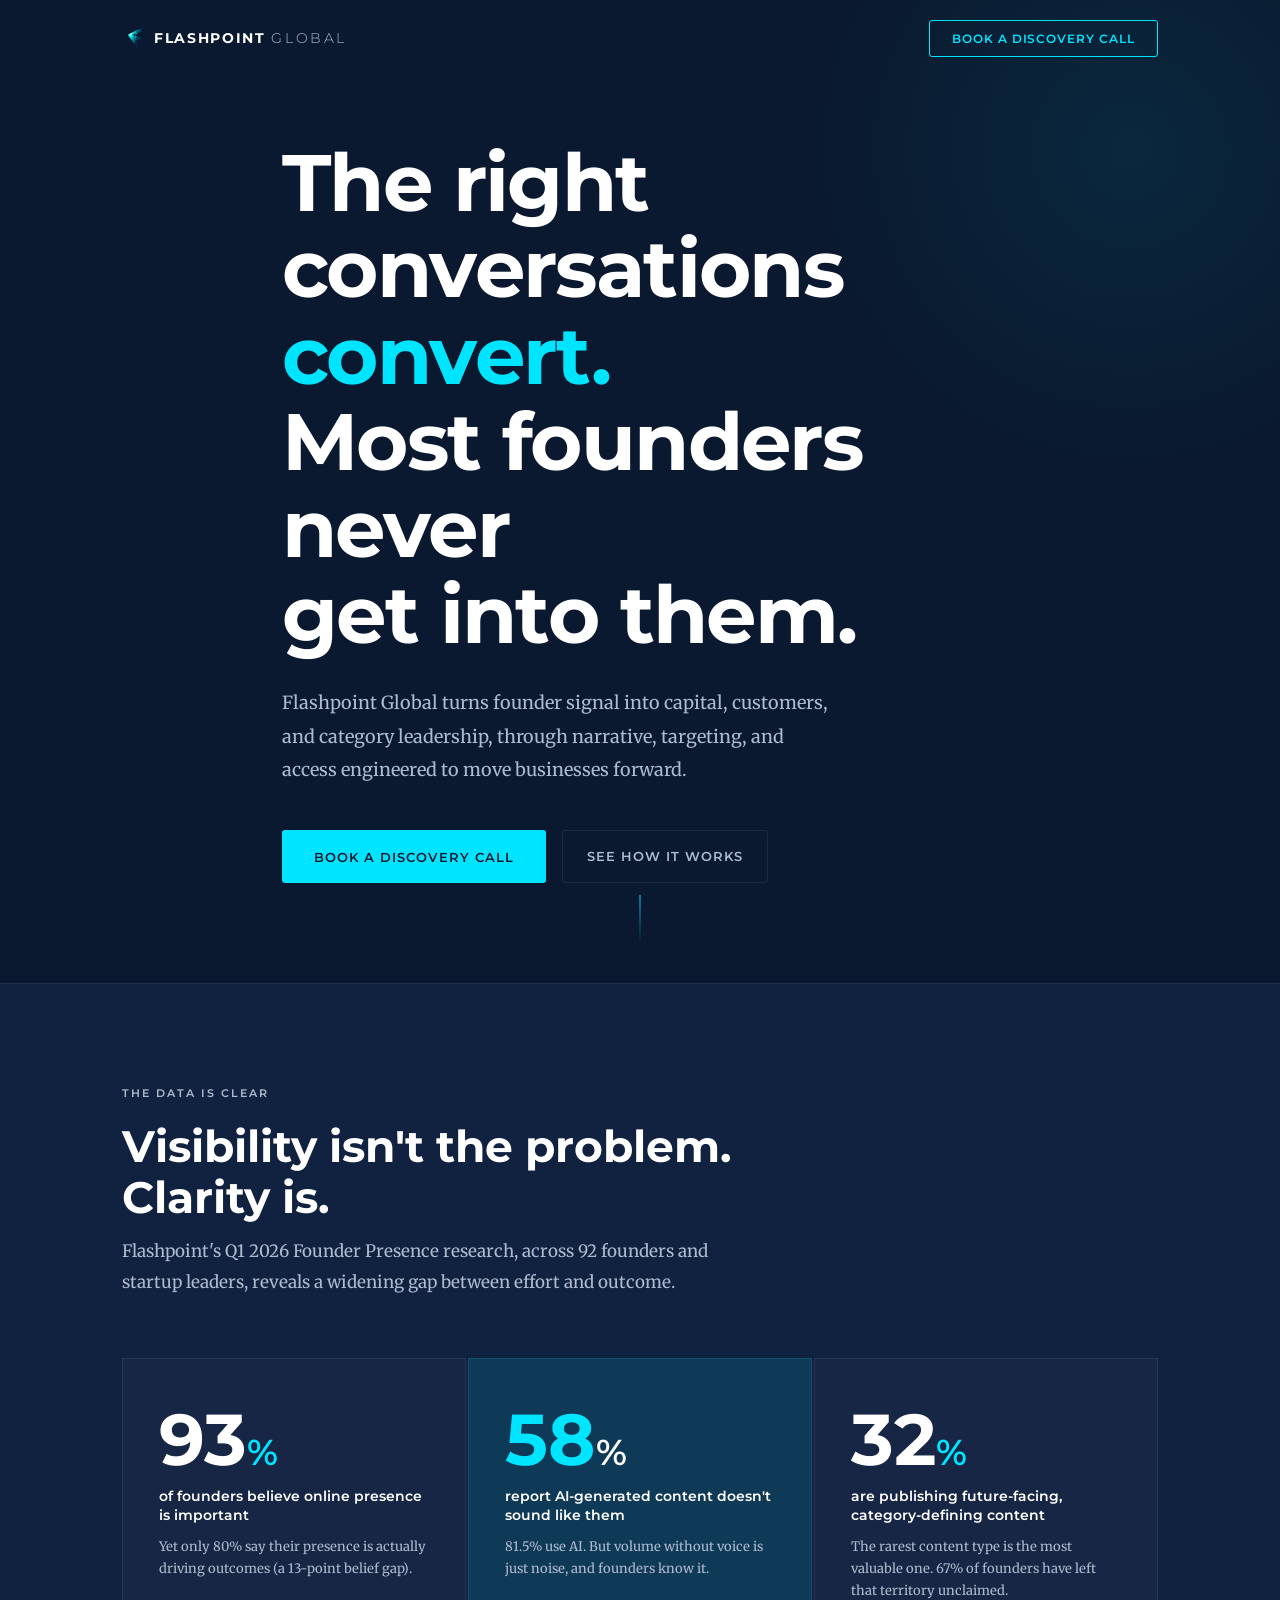
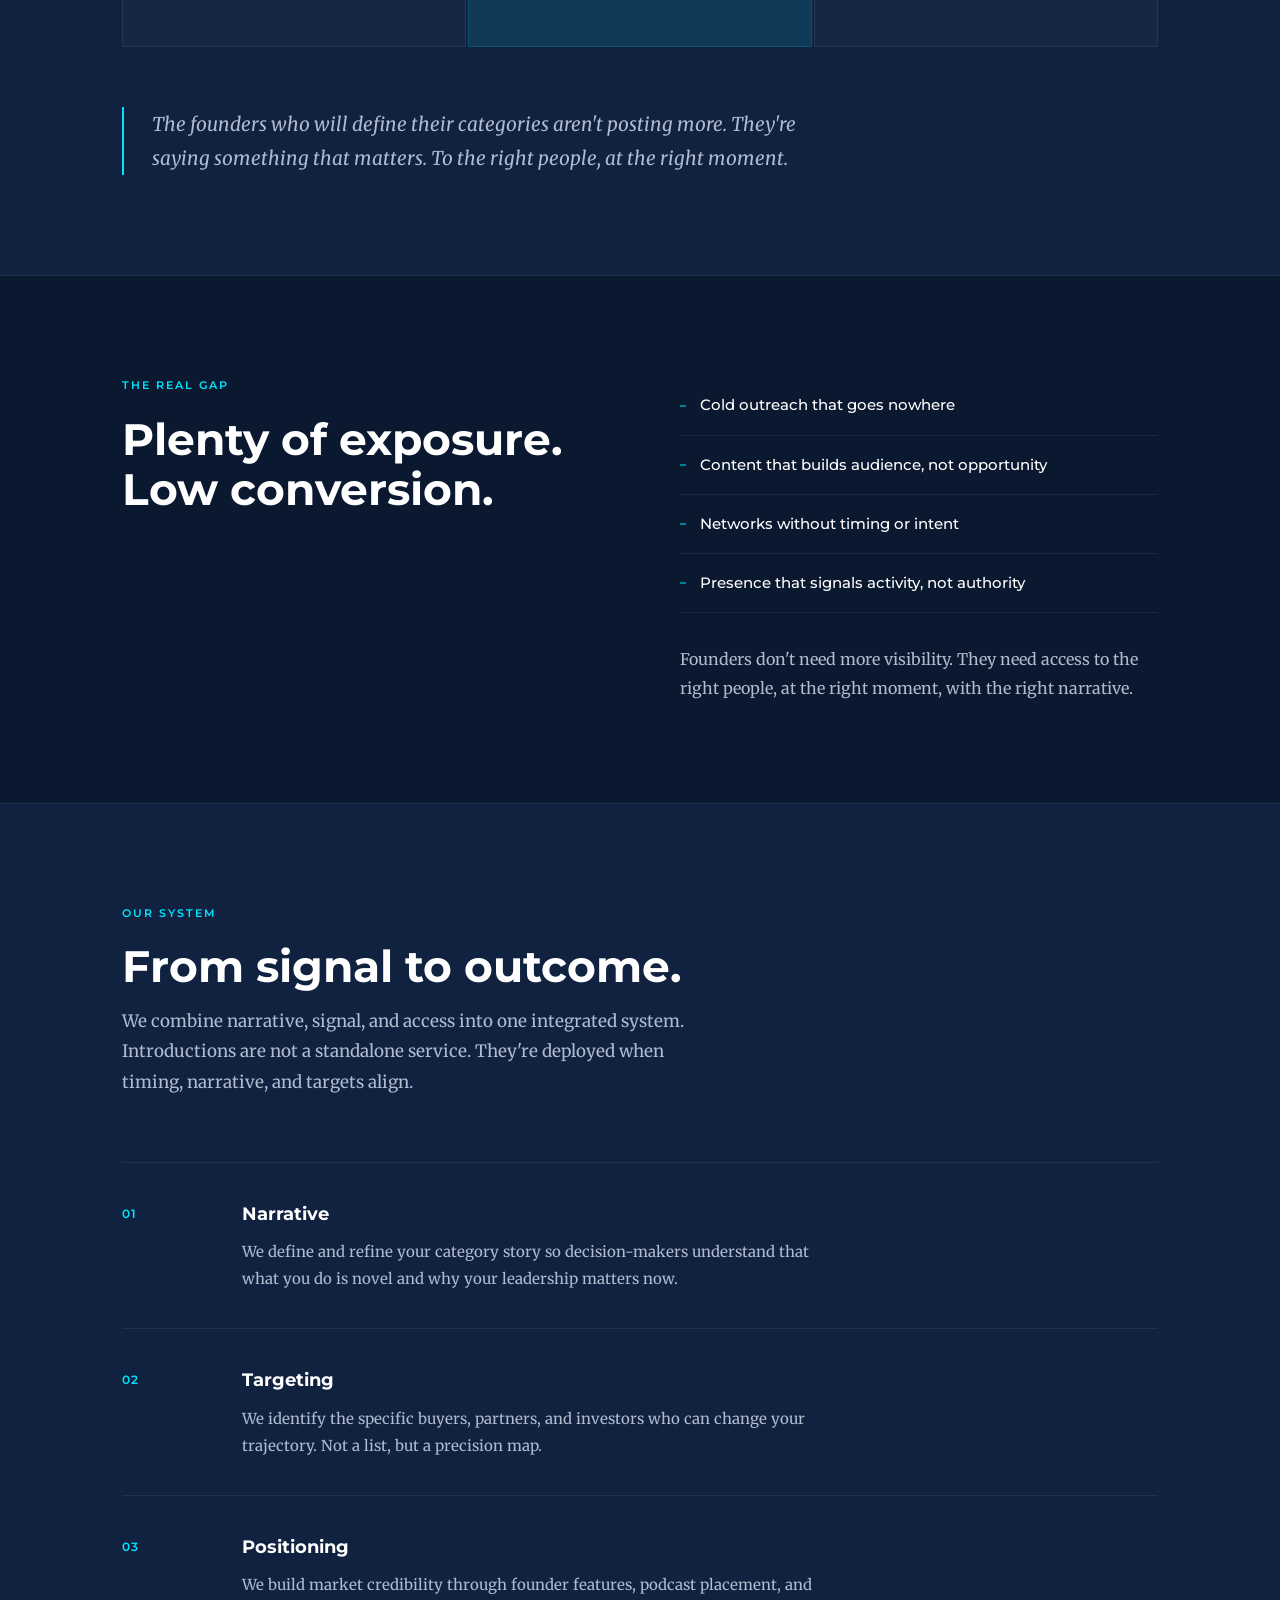
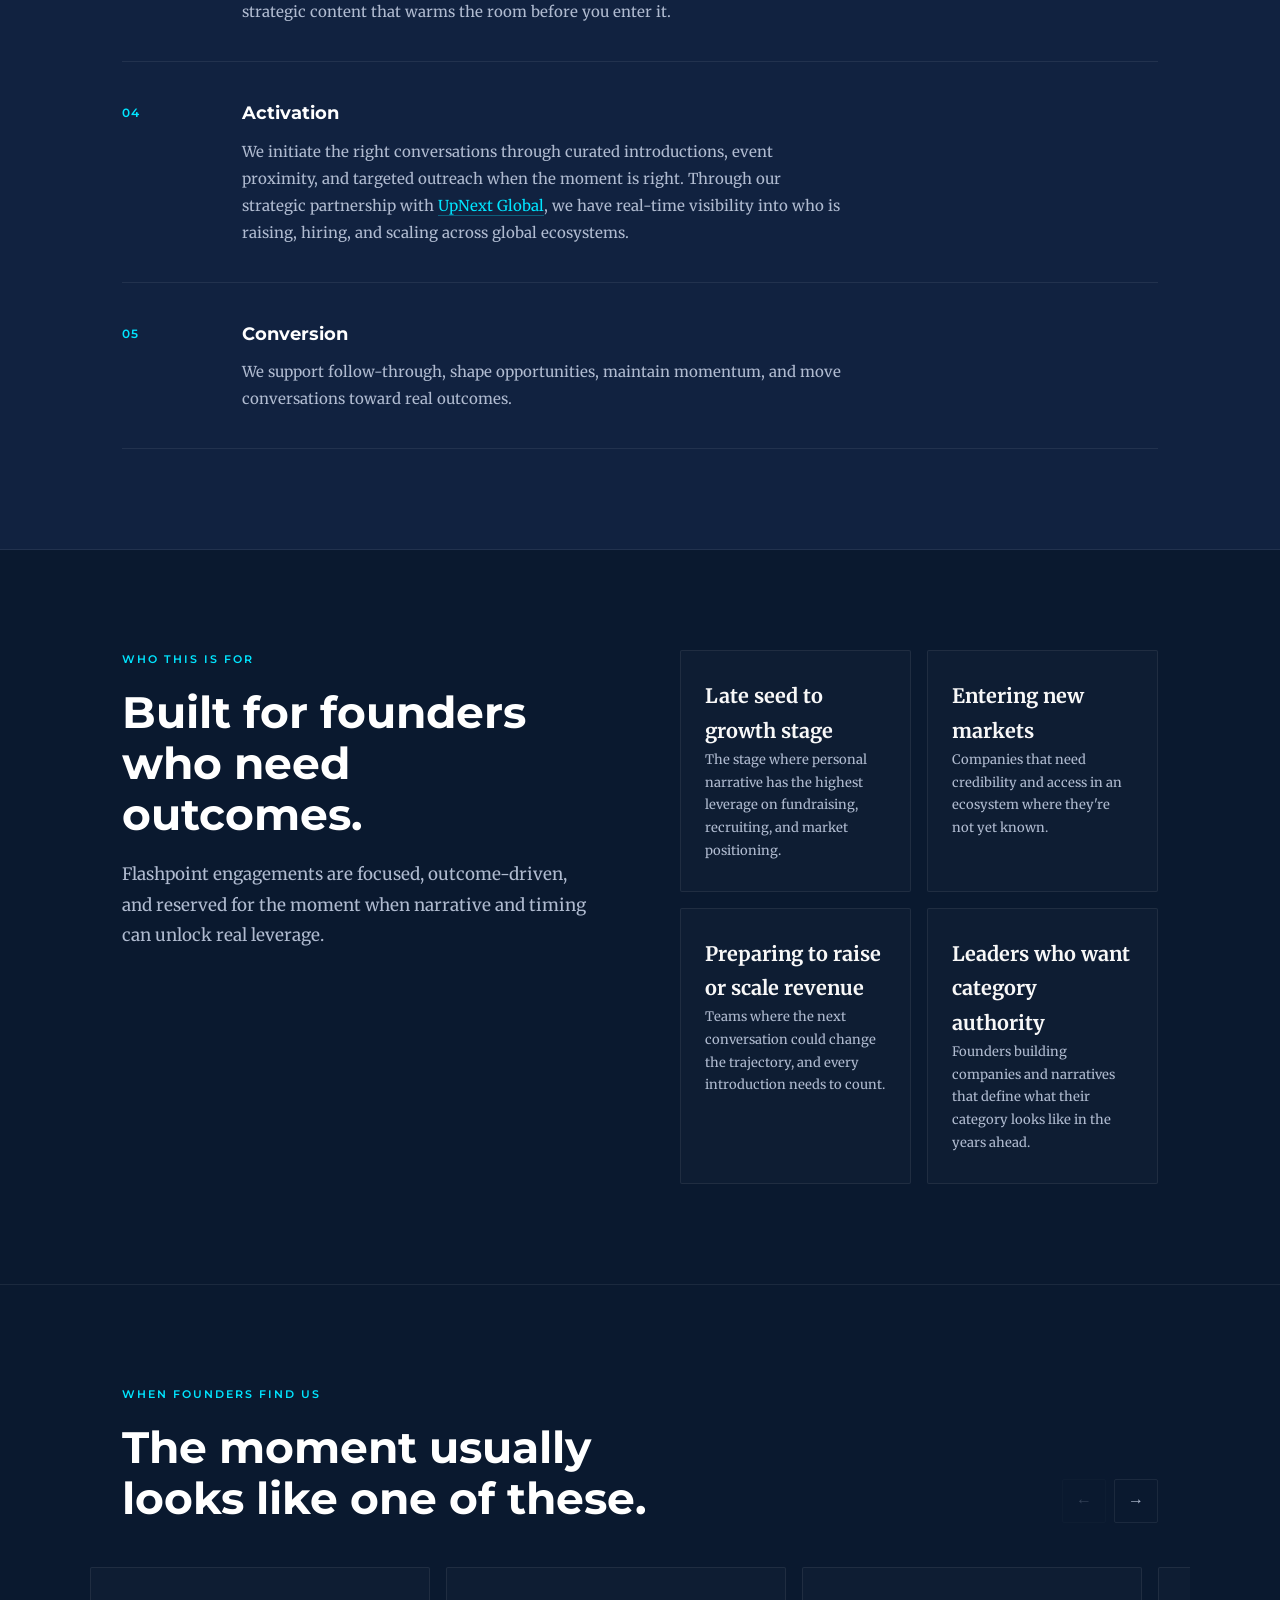
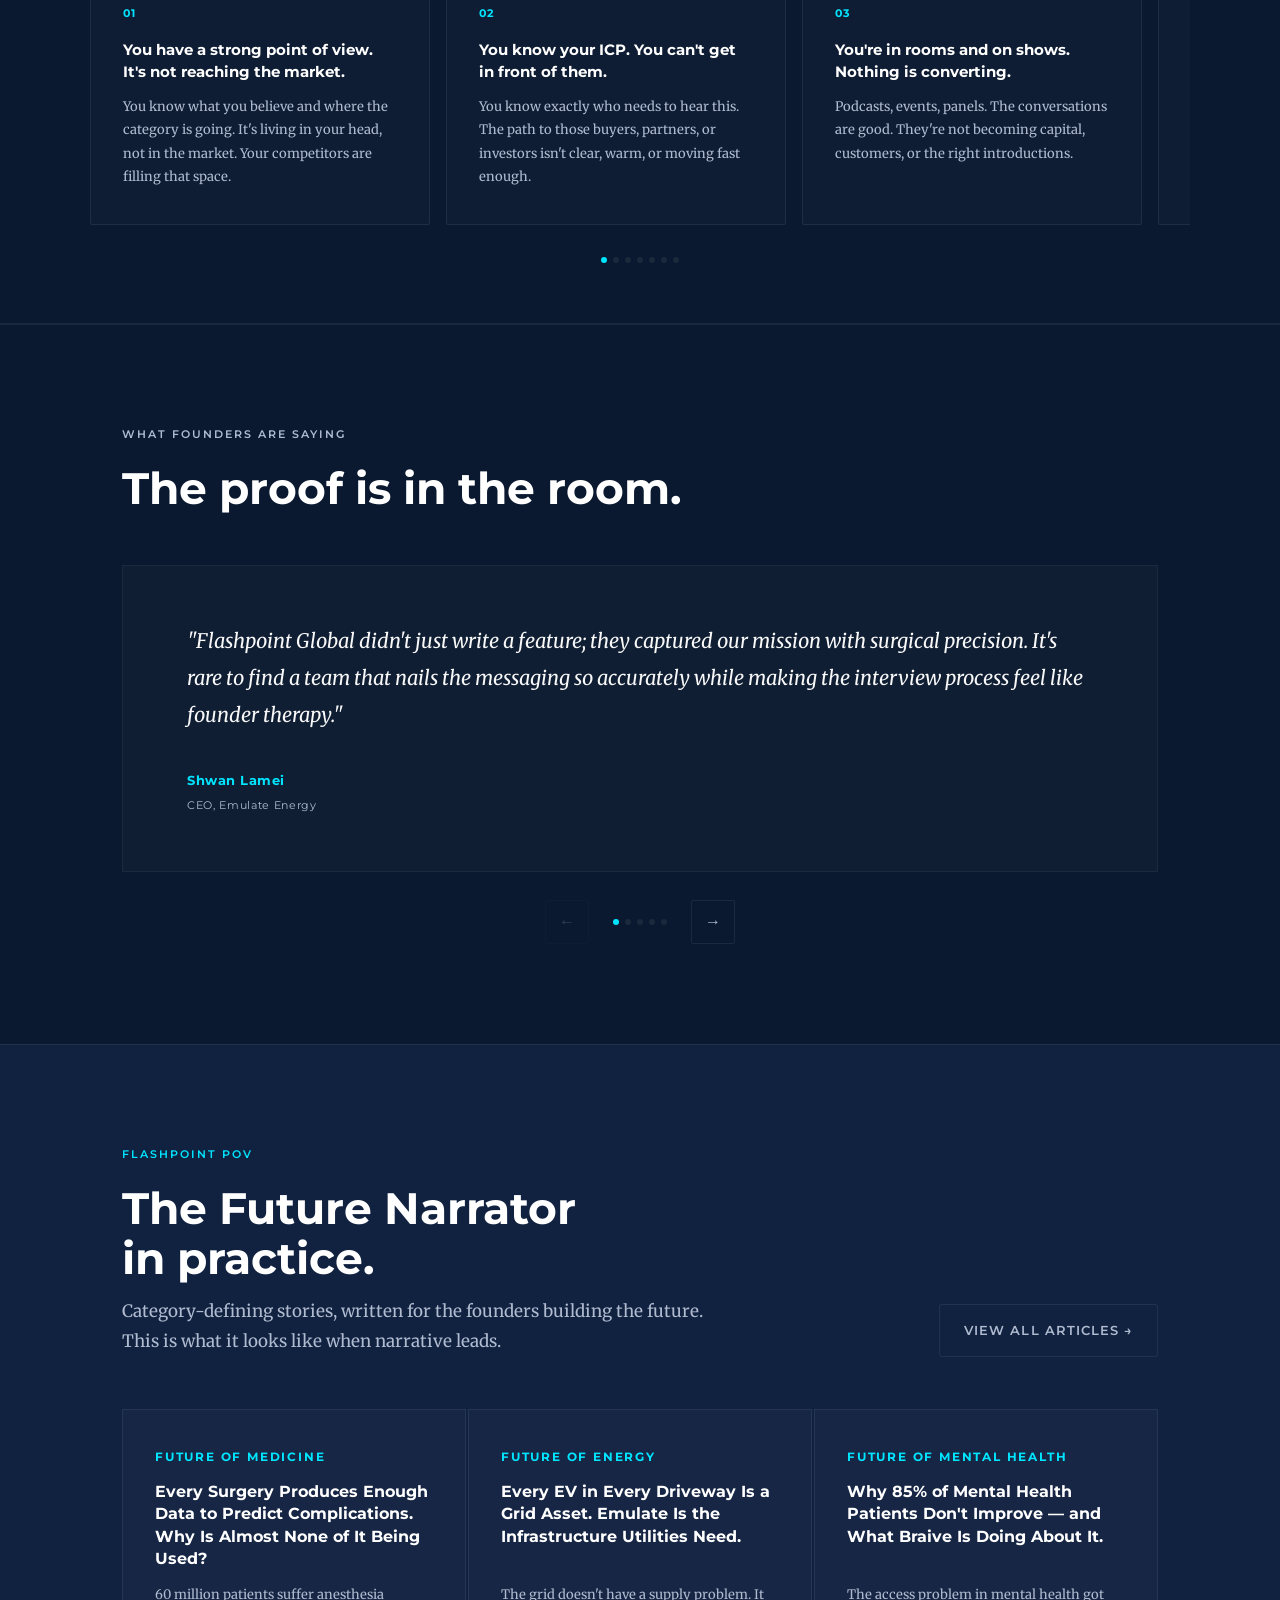
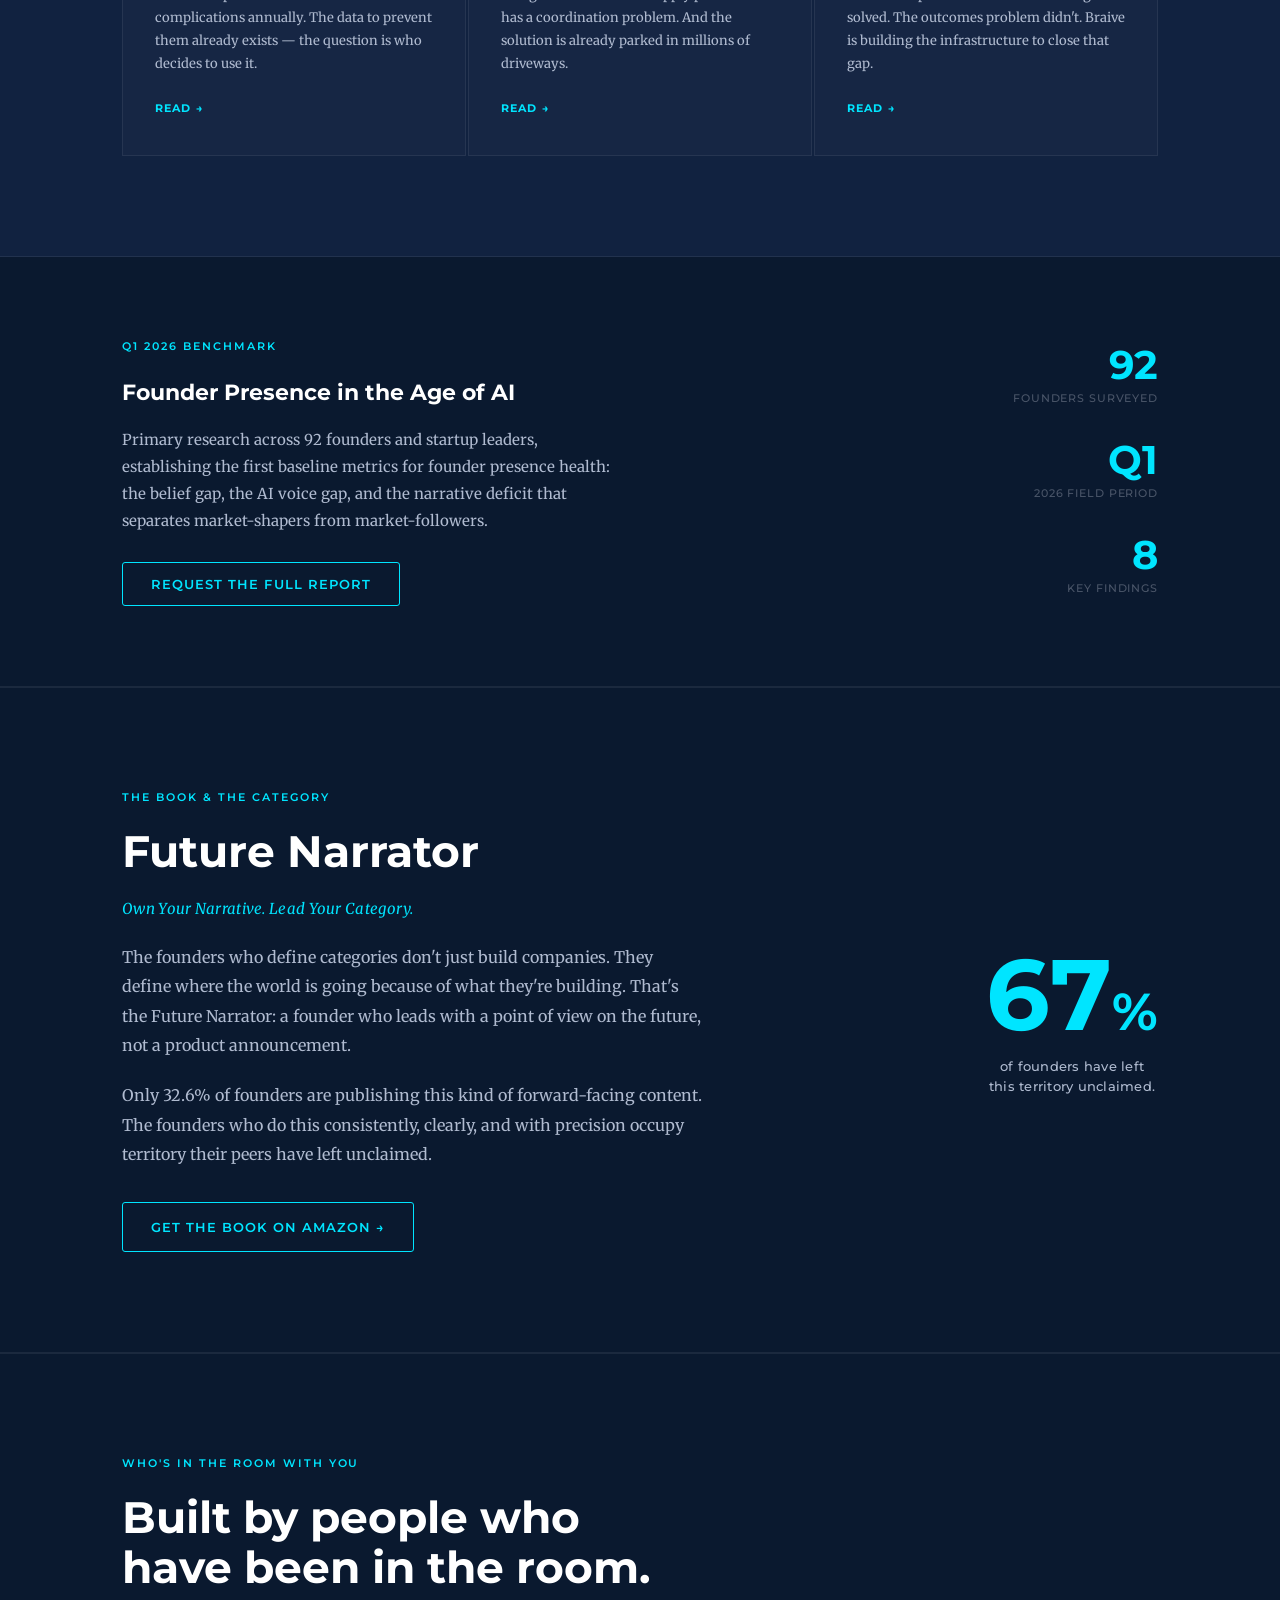
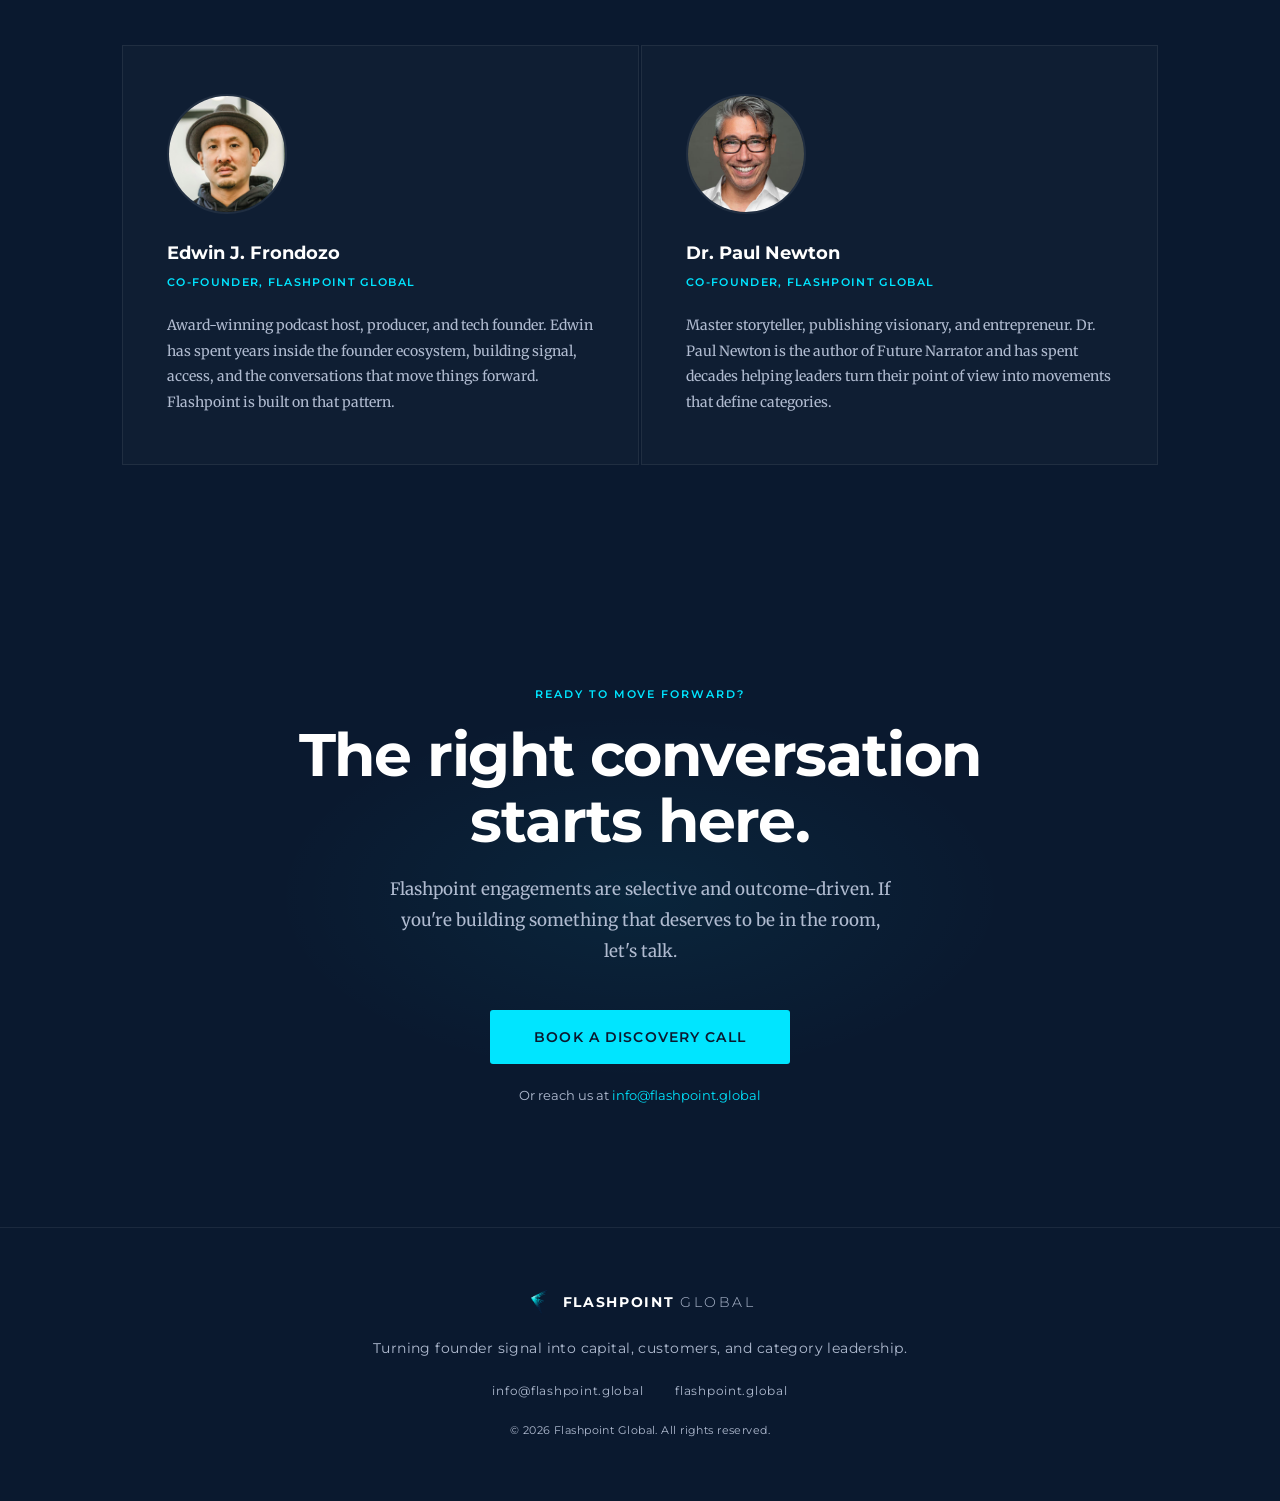
==== index.html @ 983911a0 "Future Narrator section: add book label to eyebrow and tagline Co-Authored-By: Claude Sonnet 4.6 <no" ====
<!DOCTYPE html>
<html lang="en">
<head>
  <meta charset="UTF-8" />
  <meta name="viewport" content="width=device-width, initial-scale=1.0" />
  <title>Flashpoint Global — Turning Founder Signal Into Capital, Customers & Category Leadership</title>
  <meta name="description" content="Flashpoint Global engineers high-value conversations that move businesses forward. Narrative, targeting, and access — built for founders who need outcomes, not just exposure." />
  <link rel="preconnect" href="https://fonts.googleapis.com" />
  <link rel="preconnect" href="https://fonts.gstatic.com" crossorigin />
  <link href="https://fonts.googleapis.com/css2?family=Montserrat:wght@300;400;500;600;700&family=Merriweather:wght@300;400;700&display=swap" rel="stylesheet" />
  <link rel="icon" href="assets/favicon.ico" sizes="any" />
  <link rel="apple-touch-icon" href="assets/apple-touch-icon.png" />
  <link rel="stylesheet" href="css/style.css?v=7" />
</head>
<body>

  <a class="skip-link" href="#main">Skip to main content</a>

  <!-- NAV -->
  <nav class="nav" id="nav">
    <div class="nav__inner">
      <a href="/" class="nav__logo">
        <img src="assets/mark.png" alt="" class="nav__mark" aria-hidden="true" />
        <span class="nav__wordmark">Flashpoint <em>Global</em></span>
      </a>
      <div class="nav__right">
<button class="btn btn--outline btn--sm" data-tf-popup="WIQuGJMo" data-tf-iframe-props="title=Flashpoint Discovery Call" data-tf-medium="snippet">Book a Discovery Call</button>
      </div>
    </div>
  </nav>

  <main id="main">

  <!-- HERO -->
  <section class="hero">
    <div class="hero__bg-glow"></div>
    <div class="container hero__content">
      <h1 class="hero__headline">
        The right conversations<br />
        <span class="accent">convert.</span><br />
        Most founders never<br />get into them.
      </h1>
      <p class="hero__sub">
        Flashpoint Global turns founder signal into capital, customers, and category leadership, through narrative, targeting, and access engineered to move businesses forward.
      </p>
      <div class="hero__ctas">
        <button class="btn btn--primary" data-tf-popup="WIQuGJMo" data-tf-iframe-props="title=Flashpoint Discovery Call" data-tf-medium="snippet">Book a Discovery Call</button>
        <a href="#how" class="btn btn--ghost">See how it works</a>
      </div>
    </div>
    <div class="hero__scroll-hint">
      <span></span>
    </div>
  </section>

  <!-- SIGNAL GAP — data from whitepaper woven into narrative -->
  <section class="signal-gap" id="signal">
    <div class="container">
      <p class="eyebrow eyebrow--light">The data is clear</p>
      <h2 class="section-title">Visibility isn't the problem.<br />Clarity is.</h2>
      <p class="section-intro">
        Flashpoint's Q1 2026 Founder Presence research, across 92 founders and startup leaders, reveals a widening gap between effort and outcome.
      </p>
      <div class="stats-grid">
        <div class="stat-card">
          <div class="stat-card__number">93<span class="stat-card__pct">%</span></div>
          <p class="stat-card__label">of founders believe online presence is important</p>
          <p class="stat-card__note">Yet only 80% say their presence is actually driving outcomes (a 13-point belief gap).</p>
        </div>
        <div class="stat-card stat-card--accent">
          <div class="stat-card__number">58<span class="stat-card__pct">%</span></div>
          <p class="stat-card__label">report AI-generated content doesn't sound like them</p>
          <p class="stat-card__note">81.5% use AI. But volume without voice is just noise, and founders know it.</p>
        </div>
        <div class="stat-card">
          <div class="stat-card__number">32<span class="stat-card__pct">%</span></div>
          <p class="stat-card__label">are publishing future-facing, category-defining content</p>
          <p class="stat-card__note">The rarest content type is the most valuable one. 67% of founders have left that territory unclaimed.</p>
        </div>
      </div>
      <p class="signal-gap__closer">
        The founders who will define their categories aren't posting more. They're saying something that matters. To the right people, at the right moment.
      </p>
    </div>
  </section>

  <!-- PROBLEM -->
  <section class="problem" id="problem">
    <div class="container problem__inner">
      <div class="problem__left">
        <p class="eyebrow">The real gap</p>
        <h2 class="section-title">Plenty of exposure.<br />Low conversion.</h2>
      </div>
      <div class="problem__right">
        <ul class="problem__list">
          <li>Cold outreach that goes nowhere</li>
          <li>Content that builds audience, not opportunity</li>
          <li>Networks without timing or intent</li>
          <li>Presence that signals activity, not authority</li>
        </ul>
        <p class="problem__close">
          Founders don't need more visibility. They need access to the right people, at the right moment, with the right narrative.
        </p>
      </div>
    </div>
  </section>

  <!-- HOW WE WORK -->
  <section class="how" id="how">
    <div class="container">
      <p class="eyebrow">Our system</p>
      <h2 class="section-title">From signal to outcome.</h2>
      <p class="section-intro">
        We combine narrative, signal, and access into one integrated system. Introductions are not a standalone service. They're deployed when timing, narrative, and targets align.
      </p>
      <div class="steps">
        <div class="step">
          <div class="step__num">01</div>
          <div class="step__content">
            <h3 class="step__title">Narrative</h3>
            <p class="step__body">We define and refine your category story so decision-makers understand that what you do is novel and why your leadership matters now.</p>
          </div>
        </div>
        <div class="step">
          <div class="step__num">02</div>
          <div class="step__content">
            <h3 class="step__title">Targeting</h3>
            <p class="step__body">We identify the specific buyers, partners, and investors who can change your trajectory. Not a list, but a precision map.</p>
          </div>
        </div>
        <div class="step">
          <div class="step__num">03</div>
          <div class="step__content">
            <h3 class="step__title">Positioning</h3>
            <p class="step__body">We build market credibility through founder features, podcast placement, and strategic content that warms the room before you enter it.</p>
          </div>
        </div>
        <div class="step">
          <div class="step__num">04</div>
          <div class="step__content">
            <h3 class="step__title">Activation</h3>
            <p class="step__body">We initiate the right conversations through curated introductions, event proximity, and targeted outreach when the moment is right. Through our strategic partnership with <a href="https://upnext.world" class="step__link" target="_blank" rel="noopener">UpNext Global<span class="sr-only"> (opens in new tab)</span></a>, we have real-time visibility into who is raising, hiring, and scaling across global ecosystems.</p>
          </div>
        </div>
        <div class="step">
          <div class="step__num">05</div>
          <div class="step__content">
            <h3 class="step__title">Conversion</h3>
            <p class="step__body">We support follow-through, shape opportunities, maintain momentum, and move conversations toward real outcomes.</p>
          </div>
        </div>
      </div>
    </div>
  </section>

  <!-- WHO IT'S FOR -->
  <section class="who" id="who">
    <div class="container who__inner">
      <div class="who__text">
        <p class="eyebrow">Who this is for</p>
        <h2 class="section-title">Built for founders<br />who need outcomes.</h2>
        <p class="section-intro">
          Flashpoint engagements are focused, outcome-driven, and reserved for the moment when narrative and timing can unlock real leverage.
        </p>
      </div>
      <div class="who__cards">
        <div class="who__card">
          <h3>Late seed to growth stage</h3>
          <p>The stage where personal narrative has the highest leverage on fundraising, recruiting, and market positioning.</p>
        </div>
        <div class="who__card">
          <h3>Entering new markets</h3>
          <p>Companies that need credibility and access in an ecosystem where they're not yet known.</p>
        </div>
        <div class="who__card">
          <h3>Preparing to raise or scale revenue</h3>
          <p>Teams where the next conversation could change the trajectory, and every introduction needs to count.</p>
        </div>
        <div class="who__card">
          <h3>Leaders who want category authority</h3>
          <p>Founders building companies and narratives that define what their category looks like in the years ahead.</p>
        </div>
      </div>
    </div>
  </section>

  <!-- MOMENTS OF LEVERAGE -->
  <section class="moments" id="moments">
    <div class="container moments__header">
      <div>
        <p class="eyebrow">When founders find us</p>
        <h2 class="section-title">The moment usually<br />looks like one of these.</h2>
      </div>
      <div class="moments__nav">
        <button class="moments__btn" id="moments-prev" aria-label="Previous">&#8592;</button>
        <button class="moments__btn" id="moments-next" aria-label="Next">&#8594;</button>
      </div>
    </div>
    <div class="container moments__track-wrap">
      <div class="moments__track" id="moments-track" role="region" aria-label="Moments of leverage">

        <div class="moment">
          <span class="moment__marker">01</span>
          <h3 class="moment__title">You have a strong point of view. It's not reaching the market.</h3>
          <p class="moment__desc">You know what you believe and where the category is going. It's living in your head, not in the market. Your competitors are filling that space.</p>
        </div>

        <div class="moment">
          <span class="moment__marker">02</span>
          <h3 class="moment__title">You know your ICP. You can't get in front of them.</h3>
          <p class="moment__desc">You know exactly who needs to hear this. The path to those buyers, partners, or investors isn't clear, warm, or moving fast enough.</p>
        </div>

        <div class="moment">
          <span class="moment__marker">03</span>
          <h3 class="moment__title">You're in rooms and on shows. Nothing is converting.</h3>
          <p class="moment__desc">Podcasts, events, panels. The conversations are good. They're not becoming capital, customers, or the right introductions.</p>
        </div>

        <div class="moment">
          <span class="moment__marker">04</span>
          <h3 class="moment__title">You're heading into a raise.</h3>
          <p class="moment__desc">Your product is strong. Your narrative isn't tight. Investors are asking questions you don't have a clean answer to yet.</p>
        </div>

        <div class="moment">
          <span class="moment__marker">05</span>
          <h3 class="moment__title">You're writing a book.</h3>
          <p class="moment__desc">You have something to say. The book exists in isolation, disconnected from your category play, your fundraising narrative, and your market positioning.</p>
        </div>

        <div class="moment">
          <span class="moment__marker">06</span>
          <h3 class="moment__title">You're building community. It's not connected to capital.</h3>
          <p class="moment__desc">You have an audience and trust. There's no bridge between the community you're building and the investors, partners, or customers who should be in it.</p>
        </div>

        <div class="moment">
          <span class="moment__marker">07</span>
          <h3 class="moment__title">You're entering a new market.</h3>
          <p class="moment__desc">No one knows you here. You need credibility, context, and the right introductions before you can sell, raise, or hire.</p>
        </div>

      </div>
    </div>
    <div class="moments__dots" id="moments-dots"></div>
  </section>

  <!-- TESTIMONIALS -->
  <section class="testimonials" id="testimonials">
    <div class="container">
      <p class="eyebrow eyebrow--light">What founders are saying</p>
      <h2 class="section-title">The proof is in the room.</h2>
      <div class="testimonials__slider" id="testimonials-slider" aria-live="polite" aria-atomic="true" role="region" aria-label="Founder testimonials">

        <figure class="testimonial" data-index="0">
          <blockquote class="testimonial__quote">
            "Flashpoint Global didn't just write a feature; they captured our mission with surgical precision. It's rare to find a team that nails the messaging so accurately while making the interview process feel like founder therapy."
          </blockquote>
          <figcaption class="testimonial__attr">
            <span class="testimonial__name">Shwan Lamei</span>
            <span class="testimonial__role">CEO, Emulate Energy</span>
          </figcaption>
        </figure>

        <figure class="testimonial" data-index="1">
          <blockquote class="testimonial__quote">
            "This is genuinely my favorite piece ever written about our company. Flashpoint Global focuses on the human journey behind the tech, and the response from our network has been overwhelmingly positive."
          </blockquote>
          <figcaption class="testimonial__attr">
            <span class="testimonial__name">Andrea Demichelis</span>
            <span class="testimonial__role">Founder, Elliot for Water</span>
          </figcaption>
        </figure>

        <figure class="testimonial" data-index="2">
          <blockquote class="testimonial__quote">
            "The storytelling at Flashpoint Global is incredible. They portrayed exactly what I wanted to say in a way that feels both authentic and powerful. I'm incredibly proud to share this narrative with my investors and network."
          </blockquote>
          <figcaption class="testimonial__attr">
            <span class="testimonial__name">Aleisha Cerny</span>
            <span class="testimonial__role">Founder, Serenity Power</span>
          </figcaption>
        </figure>

        <figure class="testimonial" data-index="3">
          <blockquote class="testimonial__quote">
            "Flashpoint Global offers a brilliant and fresh way of presenting a founder's story. Their thoughtful approach moved beyond the standard corporate bio to create a narrative that is truly engaging and unique."
          </blockquote>
          <figcaption class="testimonial__attr">
            <span class="testimonial__name">Anders Teigland</span>
            <span class="testimonial__role">CEO, Tiotech</span>
          </figcaption>
        </figure>

        <figure class="testimonial" data-index="4">
          <blockquote class="testimonial__quote">
            "The traction our spotlight garnered was incredible. By focusing on the human element of our journey, the narrative created by Flashpoint Global really shone through and sparked meaningful conversations in our ecosystem."
          </blockquote>
          <figcaption class="testimonial__attr">
            <span class="testimonial__name">Jordan Goure</span>
            <span class="testimonial__role">Co-Founder, Picsume</span>
          </figcaption>
        </figure>

      </div>

      <div class="testimonials__controls">
        <button class="moments__btn" id="testimonials-prev" aria-label="Previous">&#8592;</button>
        <div class="testimonials__dots" id="testimonials-dots"></div>
        <button class="moments__btn" id="testimonials-next" aria-label="Next">&#8594;</button>
      </div>
    </div>
  </section>

  <!-- POV ARTICLES -->
  <section class="pov" id="pov">
    <div class="container">
      <div class="pov__header">
        <div>
          <p class="eyebrow">Flashpoint POV</p>
          <h2 class="section-title">The Future Narrator<br />in practice.</h2>
          <p class="section-intro">Category-defining stories, written for the founders building the future. This is what it looks like when narrative leads.</p>
        </div>
        <a href="https://upnext.world/tag/flashpoint-pov/" class="btn btn--ghost" target="_blank" rel="noopener">View all articles &rarr;<span class="sr-only"> (opens in new tab)</span></a>
      </div>
      <div class="pov__grid">
        <a class="pov__card" href="https://upnext.world/predictive-anesthesia-ai-surgery-safety/" target="_blank" rel="noopener" aria-label="Read: Every Surgery Produces Enough Data to Predict Complications (opens in new tab)">
          <p class="pov__card-label">Future of Medicine</p>
          <h3 class="pov__card-title">Every Surgery Produces Enough Data to Predict Complications. Why Is Almost None of It Being Used?</h3>
          <p class="pov__card-excerpt">60 million patients suffer anesthesia complications annually. The data to prevent them already exists — the question is who decides to use it.</p>
          <span class="pov__card-cta">Read &rarr;</span>
        </a>
        <a class="pov__card" href="https://upnext.world/ev-grid-asset-emulate-utility-infrastructure/" target="_blank" rel="noopener" aria-label="Read: Every EV in Every Driveway Is a Grid Asset (opens in new tab)">
          <p class="pov__card-label">Future of Energy</p>
          <h3 class="pov__card-title">Every EV in Every Driveway Is a Grid Asset. Emulate Is the Infrastructure Utilities Need.</h3>
          <p class="pov__card-excerpt">The grid doesn't have a supply problem. It has a coordination problem. And the solution is already parked in millions of driveways.</p>
          <span class="pov__card-cta">Read &rarr;</span>
        </a>
        <a class="pov__card" href="https://upnext.world/mental-health-outcomes-gap-braive-norway/" target="_blank" rel="noopener" aria-label="Read: Why 85% of Mental Health Patients Don't Improve (opens in new tab)">
          <p class="pov__card-label">Future of Mental Health</p>
          <h3 class="pov__card-title">Why 85% of Mental Health Patients Don't Improve — and What Braive Is Doing About It.</h3>
          <p class="pov__card-excerpt">The access problem in mental health got solved. The outcomes problem didn't. Braive is building the infrastructure to close that gap.</p>
          <span class="pov__card-cta">Read &rarr;</span>
        </a>
      </div>
    </div>
  </section>

  <!-- RESEARCH / WHITEPAPER (subtle, not hero) -->
  <section class="research" id="research">
    <div class="container research__inner">
      <div class="research__text">
        <p class="eyebrow">Q1 2026 Benchmark</p>
        <h3 class="research__title">Founder Presence in the Age of AI</h3>
        <p class="research__body">
          Primary research across 92 founders and startup leaders, establishing the first baseline metrics for founder presence health: the belief gap, the AI voice gap, and the narrative deficit that separates market-shapers from market-followers.
        </p>
        <button class="btn btn--outline" data-tf-popup="NHj9H3q3" data-tf-iframe-props="title=Flashpoint Founder Presence Report" data-tf-medium="snippet">Request the Full Report</button>
      </div>
      <div class="research__stats">
        <div class="research__stat">
          <span class="research__stat-num">92</span>
          <span class="research__stat-label">Founders surveyed</span>
        </div>
        <div class="research__stat">
          <span class="research__stat-num">Q1</span>
          <span class="research__stat-label">2026 field period</span>
        </div>
        <div class="research__stat">
          <span class="research__stat-num">8</span>
          <span class="research__stat-label">Key findings</span>
        </div>
      </div>
    </div>
  </section>

  <!-- FUTURE NARRATOR -->
  <section class="future-narrator" id="future-narrator">
    <div class="container fn__inner">
      <div class="fn__text">
        <p class="eyebrow">The Book &amp; The Category</p>
        <h2 class="section-title">Future Narrator</h2>
        <p class="fn__tagline">Own Your Narrative. Lead Your Category.</p>
        <p class="fn__body">
          The founders who define categories don't just build companies. They define where the world is going because of what they're building. That's the Future Narrator: a founder who leads with a point of view on the future, not a product announcement.
        </p>
        <p class="fn__body">
          Only 32.6% of founders are publishing this kind of forward-facing content. The founders who do this consistently, clearly, and with precision occupy territory their peers have left unclaimed.
        </p>
        <a href="https://www.amazon.com/Future-Narrator-Transform-Leadership-Movement/dp/1990476155" class="btn btn--outline fn__book-link" target="_blank" rel="noopener">
          Get the Book on Amazon &rarr;<span class="sr-only"> (opens in new tab)</span>
        </a>
      </div>
      <div class="fn__stat">
        <div class="fn__big-num">67<span class="fn__pct">%</span></div>
        <p class="fn__stat-label">of founders have left<br />this territory unclaimed.</p>
      </div>
    </div>
  </section>

  <!-- TEAM -->
  <section class="team" id="team">
    <div class="container">
      <p class="eyebrow">Who's in the room with you</p>
      <h2 class="section-title">Built by people who<br />have been in the room.</h2>
      <div class="team__grid">

        <div class="team__card">
          <div class="team__photo-wrap">
            <img src="assets/team-edwin.jpg" alt="Edwin J. Frondozo" class="team__photo" />
          </div>
          <h3 class="team__name">Edwin J. Frondozo</h3>
          <p class="team__title">Co-Founder, Flashpoint Global</p>
          <p class="team__bio">Award-winning podcast host, producer, and tech founder. Edwin has spent years inside the founder ecosystem, building signal, access, and the conversations that move things forward. Flashpoint is built on that pattern.</p>
        </div>

        <div class="team__card">
          <div class="team__photo-wrap">
            <img src="assets/team-paul.jpg?v=2" alt="Dr. Paul Newton" class="team__photo" />
          </div>
          <h3 class="team__name">Dr. Paul Newton</h3>
          <p class="team__title">Co-Founder, Flashpoint Global</p>
          <p class="team__bio">Master storyteller, publishing visionary, and entrepreneur. Dr. Paul Newton is the author of Future Narrator and has spent decades helping leaders turn their point of view into movements that define categories.</p>
        </div>

      </div>
    </div>
  </section>

  <!-- CTA -->
  <section class="cta-section" id="contact">
    <div class="cta-section__glow"></div>
    <div class="container cta-section__inner">
      <p class="eyebrow">Ready to move forward?</p>
      <h2 class="cta-section__title">
        The right conversation<br />starts here.
      </h2>
      <p class="cta-section__body">
        Flashpoint engagements are selective and outcome-driven. If you're building something that deserves to be in the room, let's talk.
      </p>
      <button class="btn btn--primary btn--lg" data-tf-popup="WIQuGJMo" data-tf-iframe-props="title=Flashpoint Discovery Call" data-tf-medium="snippet">Book a Discovery Call</button>
      <p class="cta-section__sub">Or reach us at <a href="mailto:info@flashpoint.global" class="cta-section__email">info@flashpoint.global</a></p>
    </div>
  </section>

  </main><!-- /#main -->

  <!-- FOOTER -->
  <footer class="footer">
    <div class="container footer__inner">
      <div class="footer__brand">
        <img src="assets/mark.png" alt="" class="footer__mark" aria-hidden="true" />
        <span class="footer__wordmark">Flashpoint <em>Global</em></span>
      </div>
      <p class="footer__tagline">Turning founder signal into capital, customers, and category leadership.</p>
      <div class="footer__links">
        <a href="mailto:info@flashpoint.global">info@flashpoint.global</a>
        <a href="https://flashpoint.global">flashpoint.global</a>
      </div>
      <p class="footer__copy">© 2026 Flashpoint Global. All rights reserved.</p>
    </div>
  </footer>

  <!-- WhatsApp float -->
  <a class="whatsapp-float"
     href="https://wa.me/14168340299?text=Hi%20Flashpoint%20Global%2C%20I%27d%20love%20to%20connect."
     target="_blank"
     rel="noopener noreferrer"
     aria-label="Chat with us on WhatsApp (opens in new tab)">
    <svg xmlns="http://www.w3.org/2000/svg" viewBox="0 0 24 24" aria-hidden="true" focusable="false">
      <path d="M17.472 14.382c-.297-.149-1.758-.867-2.03-.967-.273-.099-.471-.148-.67.15-.197.297-.767.966-.94 1.164-.173.199-.347.223-.644.075-.297-.15-1.255-.463-2.39-1.475-.883-.788-1.48-1.761-1.653-2.059-.173-.297-.018-.458.13-.606.134-.133.298-.347.446-.52.149-.174.198-.298.298-.497.099-.198.05-.371-.025-.52-.075-.149-.669-1.612-.916-2.207-.242-.579-.487-.5-.669-.51-.173-.008-.371-.01-.57-.01-.198 0-.52.074-.792.372-.272.297-1.04 1.016-1.04 2.479 0 1.462 1.065 2.875 1.213 3.074.149.198 2.096 3.2 5.077 4.487.709.306 1.262.489 1.694.625.712.227 1.36.195 1.871.118.571-.085 1.758-.719 2.006-1.413.248-.694.248-1.289.173-1.413-.074-.124-.272-.198-.57-.347m-5.421 7.403h-.004a9.87 9.87 0 01-5.031-1.378l-.361-.214-3.741.982.998-3.648-.235-.374a9.86 9.86 0 01-1.51-5.26c.001-5.45 4.436-9.884 9.888-9.884 2.64 0 5.122 1.03 6.988 2.898a9.825 9.825 0 012.893 6.994c-.003 5.45-4.437 9.884-9.885 9.884m8.413-18.297A11.815 11.815 0 0012.05 0C5.495 0 .16 5.335.157 11.892c0 2.096.547 4.142 1.588 5.945L.057 24l6.305-1.654a11.882 11.882 0 005.683 1.448h.005c6.554 0 11.89-5.335 11.893-11.893a11.821 11.821 0 00-3.48-8.413z"/>
    </svg>
  </a>

  <script src="js/main.js?v=7"></script>
  <script src="https://embed.typeform.com/next/embed.js"></script>
</body>
</html>
---- css/style.css ----
/* ─── Reset & Base ─────────────────────────────────────────── */
*, *::before, *::after { box-sizing: border-box; margin: 0; padding: 0; }

:root {
  --navy:      #0A192F;
  --navy-mid:  #0d2240;
  --navy-soft: #112240;
  --cyan:      #00E5FF;
  --cyan-dim:  rgba(0, 229, 255, 0.12);
  --cyan-glow: rgba(0, 229, 255, 0.06);
  --slate:     #4A5568;
  --slate-lt:  #b0bbd0;
  --light:     #F8F8F8;
  --white:     #ffffff;
  --border:    rgba(255,255,255,0.07);

  --font-head: 'Montserrat', sans-serif;
  --font-body: 'Merriweather', serif;

  --max-w: 1100px;
  --section-pad: 100px;
}

html { scroll-behavior: smooth; }

/* ─── Skip Link ─────────────────────────────────────────────── */
.skip-link {
  position: absolute;
  top: -100px;
  left: 16px;
  z-index: 9999;
  padding: 12px 20px;
  background: var(--cyan);
  color: var(--navy);
  font-family: var(--font-head);
  font-size: 13px;
  font-weight: 700;
  border-radius: 2px;
  transition: top 0.2s;
}
.skip-link:focus { top: 16px; }

/* ─── Focus Visible ─────────────────────────────────────────── */
:focus { outline: none; }
:focus-visible {
  outline: 2px solid var(--cyan);
  outline-offset: 3px;
  border-radius: 2px;
}

body {
  background: var(--navy);
  color: var(--light);
  font-family: var(--font-body);
  font-size: 17px;
  line-height: 1.75;
  -webkit-font-smoothing: antialiased;
}

a { color: inherit; text-decoration: none; }

/* Screen-reader-only utility */
.sr-only {
  position: absolute;
  width: 1px;
  height: 1px;
  padding: 0;
  margin: -1px;
  overflow: hidden;
  clip: rect(0,0,0,0);
  white-space: nowrap;
  border: 0;
}

.container {
  max-width: var(--max-w);
  margin: 0 auto;
  padding: 0 32px;
}

.accent { color: var(--cyan); }

/* ─── Eyebrow ───────────────────────────────────────────────── */
.eyebrow {
  font-family: var(--font-head);
  font-size: 11px;
  font-weight: 600;
  letter-spacing: 0.18em;
  text-transform: uppercase;
  color: var(--cyan);
  margin-bottom: 18px;
}
.eyebrow--light { color: var(--slate-lt); }

/* ─── Section Titles ────────────────────────────────────────── */
.section-title {
  font-family: var(--font-head);
  font-size: clamp(28px, 4vw, 44px);
  font-weight: 700;
  line-height: 1.15;
  color: var(--white);
  margin-bottom: 20px;
}

.section-intro {
  font-family: var(--font-body);
  font-size: 17px;
  color: var(--slate-lt);
  max-width: 600px;
  line-height: 1.8;
}

/* ─── Buttons ───────────────────────────────────────────────── */
.btn {
  display: inline-block;
  background: none;
  border: none;
  font-family: var(--font-head);
  font-size: 13px;
  font-weight: 600;
  letter-spacing: 0.08em;
  text-transform: uppercase;
  border-radius: 3px;
  transition: all 0.2s ease;
  cursor: pointer;
  white-space: nowrap;
}

.btn--primary {
  background: var(--cyan);
  color: var(--navy);
  padding: 14px 32px;
}
.btn--primary:hover {
  background: #33ecff;
  transform: translateY(-1px);
  box-shadow: 0 8px 30px rgba(0,229,255,0.25);
}

.btn--outline {
  border: 1px solid var(--cyan);
  color: var(--cyan);
  padding: 13px 28px;
}
.btn--outline:hover {
  background: var(--cyan-dim);
  transform: translateY(-1px);
}

.btn--ghost {
  color: var(--slate-lt);
  padding: 14px 24px;
  border: 1px solid var(--border);
}
.btn--ghost:hover {
  color: var(--white);
  border-color: rgba(255,255,255,0.2);
}

.btn--sm { padding: 10px 22px; font-size: 12px; }
.btn--lg { padding: 18px 44px; font-size: 14px; }

/* ─── NAV ───────────────────────────────────────────────────── */
.nav {
  position: fixed;
  top: 0; left: 0; right: 0;
  z-index: 100;
  padding: 20px 0;
  transition: background 0.3s ease, padding 0.3s ease, border-color 0.3s ease;
  border-bottom: 1px solid transparent;
}

.nav.scrolled {
  background: rgba(10, 25, 47, 0.95);
  backdrop-filter: blur(12px);
  padding: 14px 0;
  border-bottom-color: var(--border);
}

.nav__inner {
  max-width: var(--max-w);
  margin: 0 auto;
  padding: 0 32px;
  display: flex;
  align-items: center;
  justify-content: space-between;
}

.nav__logo {
  display: flex;
  align-items: center;
  gap: 4px;
}

.nav__mark {
  height: 28px;
  width: auto;
  object-fit: contain;
}

.nav__wordmark {
  font-family: var(--font-head);
  font-size: 14px;
  font-weight: 700;
  letter-spacing: 0.12em;
  text-transform: uppercase;
  color: var(--white);
}

.nav__wordmark em {
  font-style: normal;
  font-weight: 300;
  color: var(--slate-lt);
  letter-spacing: 0.18em;
}

.nav__logo-text {
  font-family: var(--font-head);
  font-size: 15px;
  font-weight: 700;
  letter-spacing: 0.06em;
  text-transform: uppercase;
  color: var(--white);
}

.nav__logo-sub {
  font-weight: 300;
  color: var(--slate-lt);
  margin-left: 4px;
}

/* ─── NAV right cluster ─────────────────────────────────────── */
.nav__right {
  display: flex;
  align-items: center;
  gap: 32px;
}

.nav__link {
  font-family: var(--font-head);
  font-size: 12px;
  font-weight: 600;
  letter-spacing: 0.1em;
  text-transform: uppercase;
  color: var(--white);
  transition: color 0.2s ease;
}

.nav__link:hover { color: var(--cyan); }

/* ─── HERO ──────────────────────────────────────────────────── */
.hero {
  position: relative;
  min-height: 100vh;
  display: flex;
  align-items: center;
  overflow: hidden;
  padding: 140px 0 100px;
}

.hero__bg-glow {
  position: absolute;
  top: -200px;
  right: -200px;
  width: 700px;
  height: 700px;
  background: radial-gradient(circle, rgba(0,229,255,0.07) 0%, transparent 65%);
  pointer-events: none;
}

.hero__content {
  position: relative;
  z-index: 1;
  max-width: 780px;
}

.hero__headline {
  font-family: var(--font-head);
  font-size: clamp(40px, 6.5vw, 80px);
  font-weight: 700;
  line-height: 1.08;
  color: var(--white);
  margin-bottom: 28px;
  letter-spacing: -0.02em;
}

.hero__sub {
  font-family: var(--font-body);
  font-size: 18px;
  color: var(--slate-lt);
  max-width: 560px;
  line-height: 1.85;
  margin-bottom: 44px;
}

.hero__ctas {
  display: flex;
  gap: 16px;
  flex-wrap: wrap;
}

.hero__scroll-hint {
  position: absolute;
  bottom: 40px;
  left: 50%;
  transform: translateX(-50%);
}

.hero__scroll-hint span {
  display: block;
  width: 1px;
  height: 48px;
  background: linear-gradient(to bottom, var(--cyan), transparent);
  margin: 0 auto;
  animation: scrollPulse 2s ease-in-out infinite;
}

@keyframes scrollPulse {
  0%, 100% { opacity: 0.3; transform: scaleY(0.8); }
  50% { opacity: 1; transform: scaleY(1); }
}

/* ─── SIGNAL GAP ────────────────────────────────────────────── */
.signal-gap {
  padding: var(--section-pad) 0;
  background: var(--navy-soft);
  border-top: 1px solid var(--border);
  border-bottom: 1px solid var(--border);
}

.signal-gap .section-title {
  margin-bottom: 14px;
}

.signal-gap .section-intro {
  margin-bottom: 60px;
}

.stats-grid {
  display: grid;
  grid-template-columns: repeat(3, 1fr);
  gap: 2px;
  margin-bottom: 60px;
}

.stat-card {
  padding: 44px 36px;
  background: rgba(255,255,255,0.02);
  border: 1px solid var(--border);
  transition: border-color 0.2s ease;
}

.stat-card:hover { border-color: rgba(0,229,255,0.2); }

.stat-card--accent {
  background: var(--cyan-dim);
  border-color: rgba(0,229,255,0.15);
}

.stat-card__number {
  font-family: var(--font-head);
  font-size: 72px;
  font-weight: 700;
  line-height: 1;
  color: var(--white);
  margin-bottom: 12px;
}

.stat-card--accent .stat-card__number { color: var(--cyan); }

.stat-card__pct {
  font-size: 36px;
  font-weight: 600;
  color: var(--cyan);
}

.stat-card--accent .stat-card__pct { color: var(--white); }

.stat-card__label {
  font-family: var(--font-head);
  font-size: 14px;
  font-weight: 600;
  color: var(--white);
  margin-bottom: 10px;
  line-height: 1.4;
}

.stat-card__note {
  font-family: var(--font-body);
  font-size: 13px;
  color: var(--slate-lt);
  line-height: 1.7;
}

.signal-gap__closer {
  font-family: var(--font-body);
  font-size: 19px;
  font-style: italic;
  color: var(--slate-lt);
  max-width: 700px;
  line-height: 1.8;
  border-left: 2px solid var(--cyan);
  padding-left: 28px;
}

/* ─── PROBLEM ───────────────────────────────────────────────── */
.problem {
  padding: var(--section-pad) 0;
}

.problem__inner {
  display: grid;
  grid-template-columns: 1fr 1fr;
  gap: 80px;
  align-items: start;
}

.problem__left .section-title { margin-bottom: 0; }

.problem__list {
  list-style: none;
  margin-bottom: 32px;
}

.problem__list li {
  font-family: var(--font-head);
  font-size: 15px;
  font-weight: 500;
  color: var(--white);
  padding: 16px 0;
  border-bottom: 1px solid var(--border);
  padding-left: 20px;
  position: relative;
}

.problem__list li::before {
  content: '';
  position: absolute;
  left: 0;
  top: 50%;
  transform: translateY(-50%);
  width: 6px;
  height: 1px;
  background: var(--cyan);
}

.problem__close {
  font-family: var(--font-body);
  font-size: 16px;
  color: var(--slate-lt);
  line-height: 1.8;
}

/* ─── HOW WE WORK ───────────────────────────────────────────── */
.how {
  padding: var(--section-pad) 0;
  background: var(--navy-soft);
  border-top: 1px solid var(--border);
  border-bottom: 1px solid var(--border);
}

.how .section-title { margin-bottom: 14px; }
.how .section-intro { margin-bottom: 64px; }

.steps {
  display: flex;
  flex-direction: column;
  gap: 0;
}

.step {
  display: grid;
  grid-template-columns: 80px 1fr;
  gap: 40px;
  padding: 36px 0;
  border-bottom: 1px solid var(--border);
  align-items: start;
  transition: background 0.2s ease;
}

.step:first-child { border-top: 1px solid var(--border); }

.step:hover { background: rgba(0,229,255,0.02); }

.step__num {
  font-family: var(--font-head);
  font-size: 12px;
  font-weight: 600;
  letter-spacing: 0.1em;
  color: var(--cyan);
  padding-top: 4px;
}

.step__title {
  font-family: var(--font-head);
  font-size: 18px;
  font-weight: 700;
  color: var(--white);
  margin-bottom: 8px;
}

.step__link {
  color: var(--cyan);
  border-bottom: 1px solid rgba(0,229,255,0.3);
  transition: border-color 0.2s;
}
.step__link:hover { border-color: var(--cyan); }

.step__body {
  font-family: var(--font-body);
  font-size: 15px;
  color: var(--slate-lt);
  line-height: 1.8;
  max-width: 600px;
}

/* ─── WHO ───────────────────────────────────────────────────── */
.who {
  padding: var(--section-pad) 0;
}

.who__inner {
  display: grid;
  grid-template-columns: 1fr 1fr;
  gap: 80px;
  align-items: start;
}

.who__text .section-intro { margin-bottom: 0; }

.who__cards {
  display: grid;
  grid-template-columns: 1fr 1fr;
  gap: 16px;
}

.who__card {
  background: rgba(255,255,255,0.02);
  border: 1px solid var(--border);
  padding: 28px 24px;
  border-radius: 2px;
  transition: border-color 0.2s ease, background 0.2s ease;
}

.who__card:hover {
  border-color: rgba(0,229,255,0.2);
  background: var(--cyan-glow);
}

.who__card h4 {
  font-family: var(--font-head);
  font-size: 13px;
  font-weight: 700;
  color: var(--white);
  margin-bottom: 10px;
  letter-spacing: 0.02em;
}

.who__card p {
  font-family: var(--font-body);
  font-size: 13px;
  color: var(--slate-lt);
  line-height: 1.75;
}

/* ─── MOMENTS OF LEVERAGE ───────────────────────────────────── */
.moments {
  padding: var(--section-pad) 0 60px;
  border-top: 1px solid var(--border);
  border-bottom: 1px solid var(--border);
  overflow: hidden;
}

.moments__header {
  display: flex;
  align-items: flex-end;
  justify-content: space-between;
  margin-bottom: 44px;
}

.moments__header .section-title { margin-bottom: 0; }

.moments__nav {
  display: flex;
  gap: 8px;
  flex-shrink: 0;
}

.moments__btn {
  width: 44px;
  height: 44px;
  border: 1px solid var(--border);
  background: none;
  color: var(--slate-lt);
  font-size: 16px;
  cursor: pointer;
  border-radius: 2px;
  transition: border-color 0.2s, color 0.2s;
  display: flex;
  align-items: center;
  justify-content: center;
}

.moments__btn:hover {
  border-color: var(--cyan);
  color: var(--cyan);
}

.moments__btn:disabled {
  opacity: 0.25;
  cursor: default;
}

.moments__track-wrap {
  overflow: hidden;
  padding: 0;
}

.moments__track {
  display: flex;
  gap: 16px;
  scroll-snap-type: x mandatory;
  overflow-x: scroll;
  scrollbar-width: none;
  -ms-overflow-style: none;
  scroll-behavior: smooth;
  padding-right: 32px;
}

.moments__track::-webkit-scrollbar { display: none; }

.moment {
  flex: 0 0 340px;
  scroll-snap-align: start;
  padding: 36px 32px;
  background: rgba(255,255,255,0.02);
  border: 1px solid var(--border);
  border-radius: 2px;
  transition: border-color 0.2s ease, background 0.2s ease;
}

.moment:hover {
  border-color: rgba(0,229,255,0.18);
  background: var(--cyan-glow);
}

.moment__marker {
  font-family: var(--font-head);
  font-size: 11px;
  font-weight: 700;
  letter-spacing: 0.1em;
  color: var(--cyan);
  margin-bottom: 16px;
  display: block;
}

.moment__title {
  font-family: var(--font-head);
  font-size: 15px;
  font-weight: 700;
  color: var(--white);
  line-height: 1.45;
  margin-bottom: 12px;
}

.moment__desc {
  font-family: var(--font-body);
  font-size: 13px;
  color: var(--slate-lt);
  line-height: 1.8;
}

.moments__dots {
  display: flex;
  gap: 6px;
  justify-content: center;
  margin-top: 32px;
}

.moments__dot {
  width: 6px;
  height: 6px;
  border-radius: 50%;
  background: var(--border);
  border: none;
  cursor: pointer;
  padding: 0;
  transition: background 0.2s;
  /* Expand hit area to 44px without changing visual size */
  position: relative;
}
.moments__dot::after {
  content: '';
  position: absolute;
  inset: -19px;
}

.moments__dot.active { background: var(--cyan); }

@media (max-width: 900px) {
  .moments__track-wrap { margin-left: 0; padding-left: 20px; }
  .moment { flex: 0 0 280px; }
  .moments__header { flex-direction: column; align-items: flex-start; gap: 20px; }
}

/* ─── TESTIMONIALS ──────────────────────────────────────────── */
.testimonials {
  padding: var(--section-pad) 0;
  background: var(--navy);
  border-top: 1px solid var(--border);
}

.testimonials .section-title { margin-bottom: 52px; }

.testimonials__slider {
  position: relative;
  overflow: hidden;
  border: 1px solid var(--border);
}

.testimonial {
  display: none;
  flex-direction: column;
  padding: 56px 64px;
  background: rgba(255,255,255,0.02);
  margin: 0;
  animation: fadeSlide 0.4s ease;
}

.testimonial.active {
  display: flex;
  cursor: pointer;
}

@keyframes fadeSlide {
  from { opacity: 0; transform: translateY(8px); }
  to   { opacity: 1; transform: translateY(0); }
}

.testimonial__quote {
  font-family: var(--font-body);
  font-size: 20px;
  font-style: italic;
  color: var(--light);
  line-height: 1.85;
  margin-bottom: 36px;
}

.testimonial__attr {
  display: flex;
  flex-direction: column;
  gap: 4px;
}

.testimonial__name {
  font-family: var(--font-head);
  font-size: 13px;
  font-weight: 700;
  color: var(--cyan);
  letter-spacing: 0.04em;
}

.testimonial__role {
  font-family: var(--font-head);
  font-size: 11px;
  font-weight: 400;
  color: var(--slate-lt);
  letter-spacing: 0.06em;
}

.testimonials__controls {
  display: flex;
  align-items: center;
  justify-content: center;
  gap: 24px;
  margin-top: 28px;
}

.testimonials__dots {
  display: flex;
  gap: 6px;
}

@media (max-width: 700px) {
  .testimonial { padding: 36px 28px; }
  .testimonial__quote { font-size: 16px; }
}


/* ─── POV ARTICLES ──────────────────────────────────────────── */
.pov {
  padding: var(--section-pad) 0;
  background: var(--navy-soft);
  border-top: 1px solid var(--border);
  border-bottom: 1px solid var(--border);
}

.pov__header {
  display: flex;
  align-items: flex-end;
  justify-content: space-between;
  gap: 40px;
  margin-bottom: 52px;
}

.pov__header .section-title { margin-bottom: 12px; }

.pov__grid {
  display: grid;
  grid-template-columns: repeat(3, 1fr);
  gap: 2px;
}

.pov__card {
  display: flex;
  flex-direction: column;
  padding: 36px 32px;
  background: rgba(255,255,255,0.02);
  border: 1px solid var(--border);
  transition: border-color 0.2s ease, background 0.2s ease;
  cursor: pointer;
}

.pov__card:hover {
  border-color: rgba(0,229,255,0.2);
  background: var(--cyan-glow);
}

.pov__card-label {
  font-family: var(--font-head);
  font-size: 12px;
  font-weight: 700;
  letter-spacing: 0.15em;
  text-transform: uppercase;
  color: var(--cyan);
  margin-bottom: 14px;
}

.pov__card-title {
  font-family: var(--font-head);
  font-size: 16px;
  font-weight: 700;
  color: var(--white);
  line-height: 1.4;
  margin-bottom: 14px;
  flex: 1;
}

.pov__card-excerpt {
  font-family: var(--font-body);
  font-size: 13px;
  color: var(--slate-lt);
  line-height: 1.75;
  margin-bottom: 24px;
}

.pov__card-cta {
  font-family: var(--font-head);
  font-size: 11px;
  font-weight: 700;
  letter-spacing: 0.1em;
  text-transform: uppercase;
  color: var(--cyan);
  margin-top: auto;
}

@media (max-width: 900px) {
  .pov__header { flex-direction: column; align-items: flex-start; }
  .pov__grid { grid-template-columns: 1fr; }
}

/* ─── EDGE ──────────────────────────────────────────────────── */
.edge {
  padding: var(--section-pad) 0;
  background: var(--navy-soft);
  border-top: 1px solid var(--border);
  border-bottom: 1px solid var(--border);
  position: relative;
  overflow: hidden;
}

.edge::before {
  content: '';
  position: absolute;
  bottom: -100px;
  left: -100px;
  width: 500px;
  height: 500px;
  background: radial-gradient(circle, rgba(0,229,255,0.05) 0%, transparent 65%);
  pointer-events: none;
}

.edge__inner {
  position: relative;
  z-index: 1;
  max-width: 700px;
}

.edge__label {
  font-family: var(--font-head);
  font-size: 11px;
  font-weight: 600;
  letter-spacing: 0.18em;
  text-transform: uppercase;
  color: var(--cyan);
  margin-bottom: 20px;
}

.edge__title {
  font-family: var(--font-head);
  font-size: clamp(28px, 4vw, 44px);
  font-weight: 700;
  color: var(--white);
  margin-bottom: 28px;
  line-height: 1.15;
}

.edge__body {
  font-family: var(--font-body);
  font-size: 16px;
  color: var(--slate-lt);
  line-height: 1.85;
  margin-bottom: 20px;
}

.edge__line {
  margin-top: 44px;
  font-family: var(--font-head);
  font-size: 20px;
  font-weight: 700;
  letter-spacing: -0.01em;
}

/* ─── RESEARCH / WHITEPAPER ─────────────────────────────────── */
.research {
  padding: 80px 0;
  border-bottom: 1px solid var(--border);
}

.research__inner {
  display: flex;
  gap: 80px;
  align-items: center;
}

.research__text {
  flex: 1;
}

.research__title {
  font-family: var(--font-head);
  font-size: 22px;
  font-weight: 700;
  color: var(--white);
  margin-bottom: 14px;
}

.research__body {
  font-family: var(--font-body);
  font-size: 15px;
  color: var(--slate-lt);
  line-height: 1.8;
  margin-bottom: 28px;
  max-width: 500px;
}

.research__stats {
  display: flex;
  flex-direction: column;
  gap: 32px;
  flex-shrink: 0;
}

.research__stat {
  display: flex;
  flex-direction: column;
  align-items: flex-end;
  text-align: right;
}

.research__stat-num {
  font-family: var(--font-head);
  font-size: 40px;
  font-weight: 700;
  color: var(--cyan);
  line-height: 1;
}

.research__stat-label {
  font-family: var(--font-head);
  font-size: 11px;
  font-weight: 500;
  letter-spacing: 0.08em;
  color: var(--slate);
  text-transform: uppercase;
  margin-top: 4px;
}

/* ─── TEAM ──────────────────────────────────────────────────── */
.team {
  padding: var(--section-pad) 0;
  border-top: 1px solid var(--border);
}

.team .section-title { margin-bottom: 52px; }

.team__grid {
  display: grid;
  grid-template-columns: 1fr 1fr;
  gap: 2px;
}

.team__card {
  padding: 48px 44px;
  background: rgba(255,255,255,0.02);
  border: 1px solid var(--border);
  transition: border-color 0.2s ease, background 0.2s ease;
}

.team__card:hover {
  border-color: rgba(0,229,255,0.18);
  background: var(--cyan-glow);
}

.team__photo-wrap {
  width: 120px;
  height: 120px;
  border-radius: 50%;
  overflow: hidden;
  margin-bottom: 24px;
  border: 2px solid var(--border);
}

.team__photo {
  width: 100%;
  height: 100%;
  object-fit: cover;
  object-position: center 12%;
}

.team__name {
  font-family: var(--font-head);
  font-size: 18px;
  font-weight: 700;
  color: var(--white);
  margin-bottom: 4px;
}

.team__title {
  font-family: var(--font-head);
  font-size: 11px;
  font-weight: 600;
  letter-spacing: 0.12em;
  text-transform: uppercase;
  color: var(--cyan);
  margin-bottom: 20px;
}

.team__bio {
  font-family: var(--font-body);
  font-size: 14px;
  color: var(--slate-lt);
  line-height: 1.85;
}

@media (max-width: 700px) {
  .team__grid { grid-template-columns: 1fr; }
}

/* ─── CTA SECTION ───────────────────────────────────────────── */
.cta-section {
  padding: 120px 0;
  position: relative;
  overflow: hidden;
  text-align: center;
}

.cta-section__glow {
  position: absolute;
  top: 50%;
  left: 50%;
  transform: translate(-50%, -50%);
  width: 800px;
  height: 400px;
  background: radial-gradient(ellipse, rgba(0,229,255,0.06) 0%, transparent 65%);
  pointer-events: none;
}

.cta-section__inner {
  position: relative;
  z-index: 1;
}

.cta-section__title {
  font-family: var(--font-head);
  font-size: clamp(32px, 5vw, 60px);
  font-weight: 700;
  color: var(--white);
  line-height: 1.1;
  margin-bottom: 20px;
  letter-spacing: -0.02em;
}

.cta-section__body {
  font-family: var(--font-body);
  font-size: 17px;
  color: var(--slate-lt);
  max-width: 500px;
  margin: 0 auto 44px;
  line-height: 1.8;
}

.cta-section__sub {
  margin-top: 20px;
  font-family: var(--font-head);
  font-size: 13px;
  color: var(--slate-lt);
}

.cta-section__email {
  color: var(--cyan);
  transition: opacity 0.2s;
}
.cta-section__email:hover { opacity: 0.7; }

/* ─── FOOTER ────────────────────────────────────────────────── */
.footer {
  padding: 60px 0;
  border-top: 1px solid var(--border);
}

.footer__inner {
  display: flex;
  flex-direction: column;
  align-items: center;
  gap: 20px;
  text-align: center;
}

.footer__brand {
  display: flex;
  align-items: center;
  gap: 10px;
}

.footer__mark {
  height: 28px;
  width: auto;
  object-fit: contain;
  opacity: 0.9;
}

.footer__wordmark {
  font-family: var(--font-head);
  font-size: 14px;
  font-weight: 700;
  letter-spacing: 0.12em;
  text-transform: uppercase;
  color: var(--white);
}

.footer__wordmark em {
  font-style: normal;
  font-weight: 300;
  color: var(--slate-lt);
  letter-spacing: 0.18em;
}

.footer__tagline {
  font-family: var(--font-head);
  font-size: 14px;
  font-weight: 400;
  letter-spacing: 0.03em;
  color: var(--slate-lt);
}

.footer__links {
  display: flex;
  gap: 32px;
}

.footer__links a {
  font-family: var(--font-head);
  font-size: 12px;
  letter-spacing: 0.06em;
  color: var(--slate-lt);
  transition: color 0.2s;
}

.footer__links a:hover { color: var(--cyan); }

.footer__copy {
  font-family: var(--font-head);
  font-size: 11px;
  color: var(--slate-lt);
  letter-spacing: 0.04em;
}

/* ─── FUTURE NARRATOR ───────────────────────────────────────── */
.future-narrator {
  padding: var(--section-pad) 0;
  border-top: 1px solid var(--border);
  border-bottom: 1px solid var(--border);
}

.fn__inner {
  display: grid;
  grid-template-columns: 1fr auto;
  gap: 80px;
  align-items: center;
}

.fn__tagline {
  font-family: var(--font-body);
  font-size: 15px;
  font-style: italic;
  color: var(--cyan);
  letter-spacing: 0.02em;
  margin-bottom: 20px;
}

.fn__body {
  font-family: var(--font-body);
  font-size: 16px;
  color: var(--slate-lt);
  line-height: 1.85;
  margin-bottom: 20px;
  max-width: 580px;
}

.fn__book-link {
  margin-top: 12px;
}

.fn__stat {
  text-align: center;
  flex-shrink: 0;
}

.fn__big-num {
  font-family: var(--font-head);
  font-size: 100px;
  font-weight: 700;
  line-height: 1;
  color: var(--cyan);
}

.fn__pct {
  font-size: 52px;
}

.fn__stat-label {
  font-family: var(--font-head);
  font-size: 13px;
  font-weight: 500;
  color: var(--slate-lt);
  line-height: 1.6;
  margin-top: 12px;
  letter-spacing: 0.02em;
}

@media (max-width: 900px) {
  .fn__inner {
    grid-template-columns: 1fr;
    gap: 48px;
  }
  .fn__stat { text-align: left; }
}

/* ─── Scroll Animations ─────────────────────────────────────── */
.fade-up {
  opacity: 0;
  transform: translateY(20px);
  transition: opacity 0.5s ease, transform 0.5s ease;
}
.fade-up.visible {
  opacity: 1;
  transform: translateY(0);
}

/* ─── RESPONSIVE ────────────────────────────────────────────── */
@media (max-width: 900px) {
  :root { --section-pad: 72px; }

  .stats-grid {
    grid-template-columns: 1fr;
    gap: 1px;
  }

  .problem__inner,
  .who__inner {
    grid-template-columns: 1fr;
    gap: 48px;
  }

  .step {
    grid-template-columns: 56px 1fr;
    gap: 24px;
  }

  .research__inner {
    flex-direction: column;
    gap: 48px;
  }

  .research__stats {
    flex-direction: row;
    gap: 40px;
  }

  .research__stat { align-items: flex-start; text-align: left; }

  .who__cards {
    grid-template-columns: 1fr;
  }
}

@media (max-width: 700px) {
  .nav__link { display: none; }
  .nav__right .btn { display: none; }
  .nav__inner { justify-content: center; }
}

@media (max-width: 600px) {
  .container { padding: 0 20px; }

  .hero { padding: 120px 0 80px; }

  .hero__ctas { flex-direction: column; }
  .hero__ctas .btn { text-align: center; }

  .stat-card { padding: 32px 24px; }

  .footer__links { flex-direction: column; gap: 12px; }
}

/* ─── WhatsApp Float ────────────────────────────────────────── */
.whatsapp-float {
  position: fixed;
  bottom: 28px;
  right: 28px;
  z-index: 9999;
  width: 56px;
  height: 56px;
  background: #25d366;
  border-radius: 50%;
  display: flex;
  align-items: center;
  justify-content: center;
  box-shadow: 0 4px 16px rgba(0,0,0,0.25);
  opacity: 0;
  pointer-events: none;
  transform: scale(0.8);
  transition: opacity 0.3s ease, transform 0.3s ease, box-shadow 0.2s ease;
}
.whatsapp-float.visible {
  opacity: 1;
  pointer-events: auto;
  transform: scale(1);
}
.whatsapp-float:hover,
.whatsapp-float:focus-visible {
  transform: scale(1.1);
  box-shadow: 0 6px 24px rgba(0,0,0,0.35);
  outline: 3px solid #fff;
  outline-offset: 2px;
}
.whatsapp-float svg {
  width: 30px;
  height: 30px;
  fill: #fff;
}

/* ─── Reduced Motion ────────────────────────────────────────── */
@media (prefers-reduced-motion: reduce) {
  *, *::before, *::after {
    animation-duration: 0.01ms !important;
    animation-iteration-count: 1 !important;
    transition-duration: 0.01ms !important;
  }
  html { scroll-behavior: auto; }
  .fade-up { opacity: 1 !important; transform: none !important; }
}
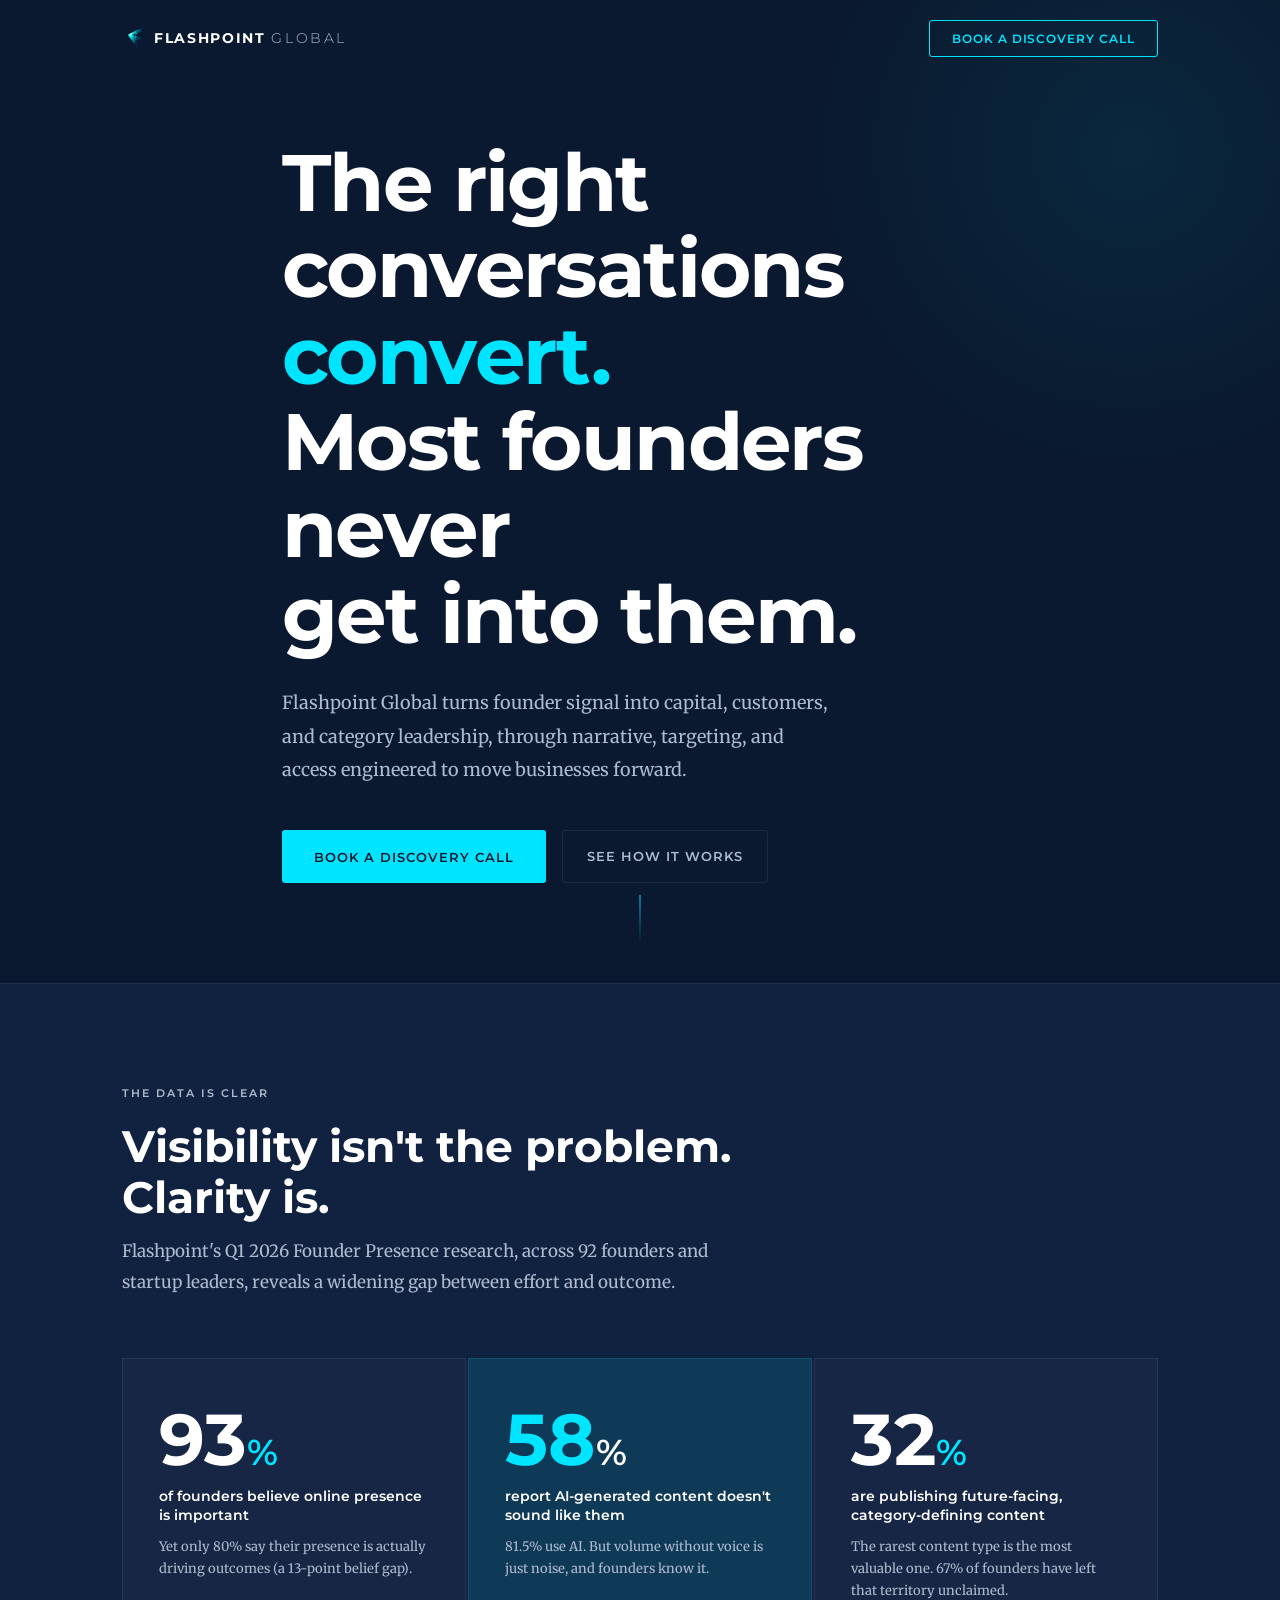
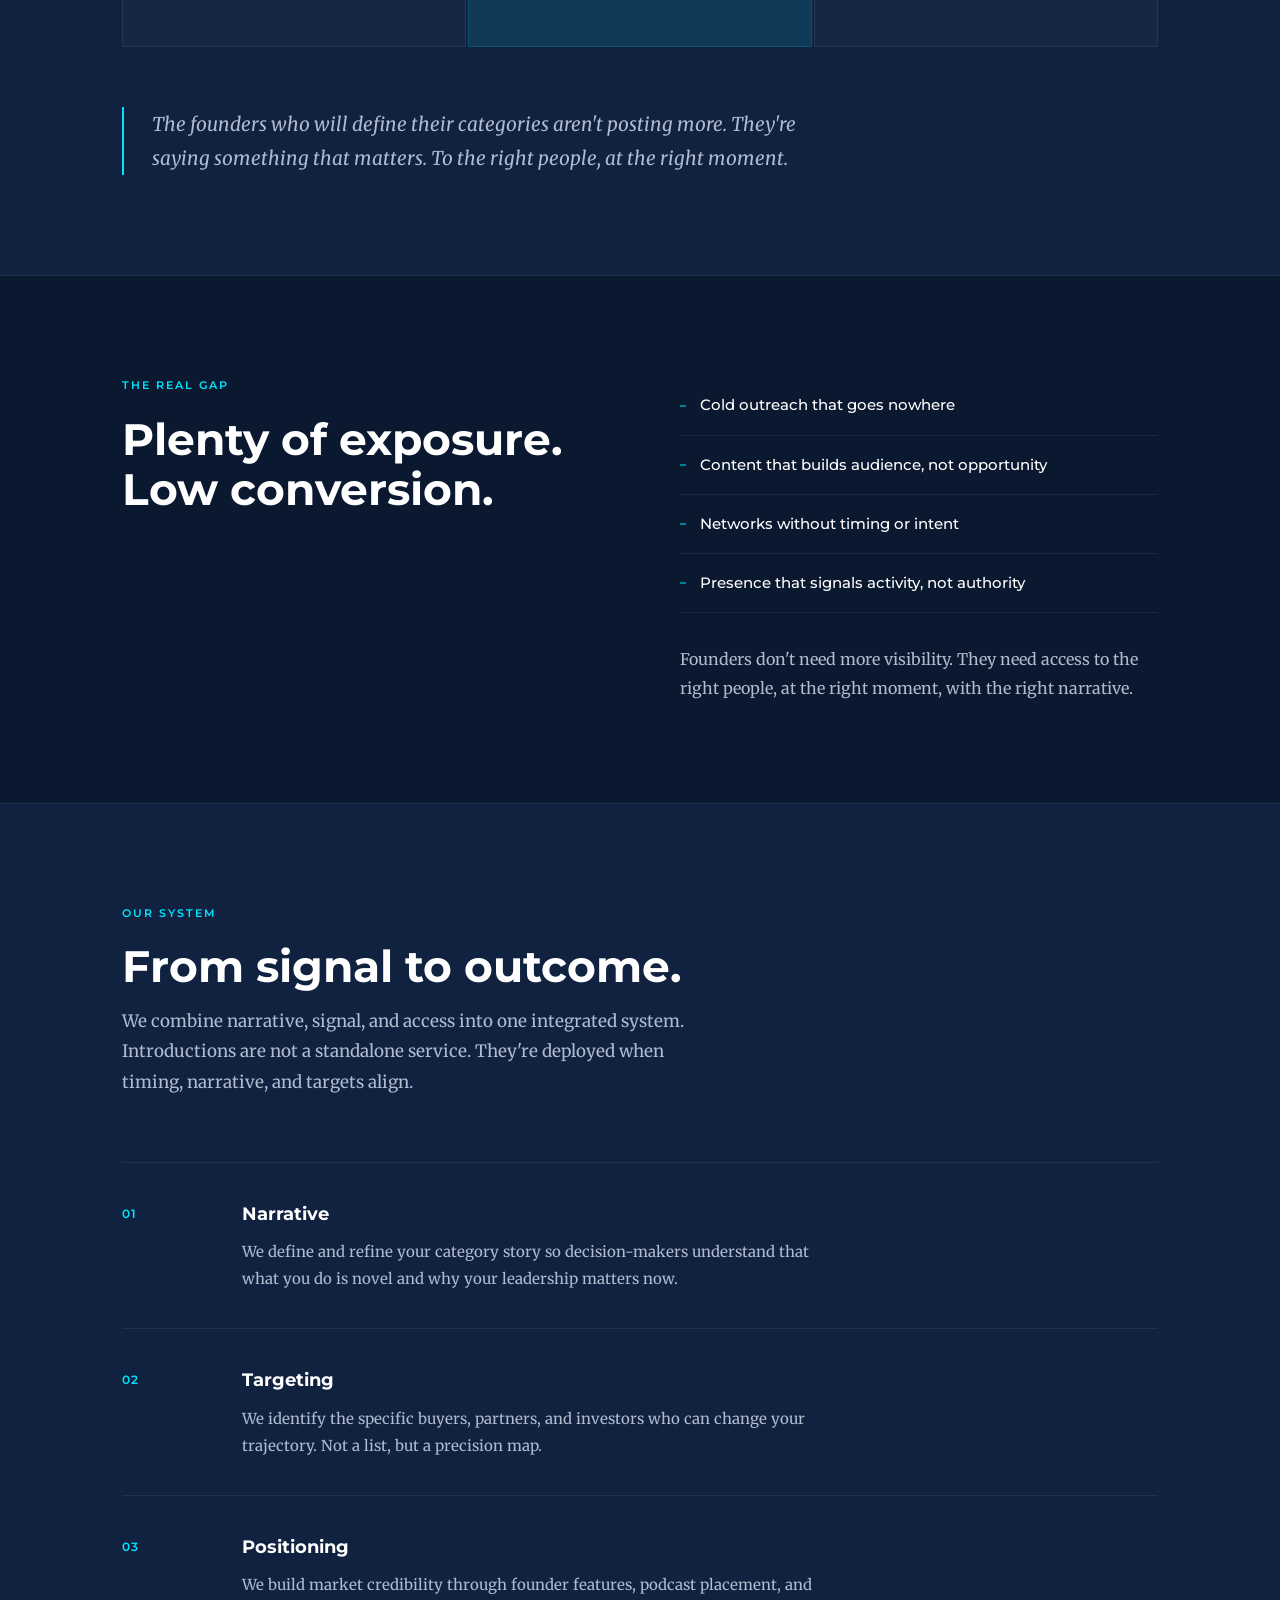
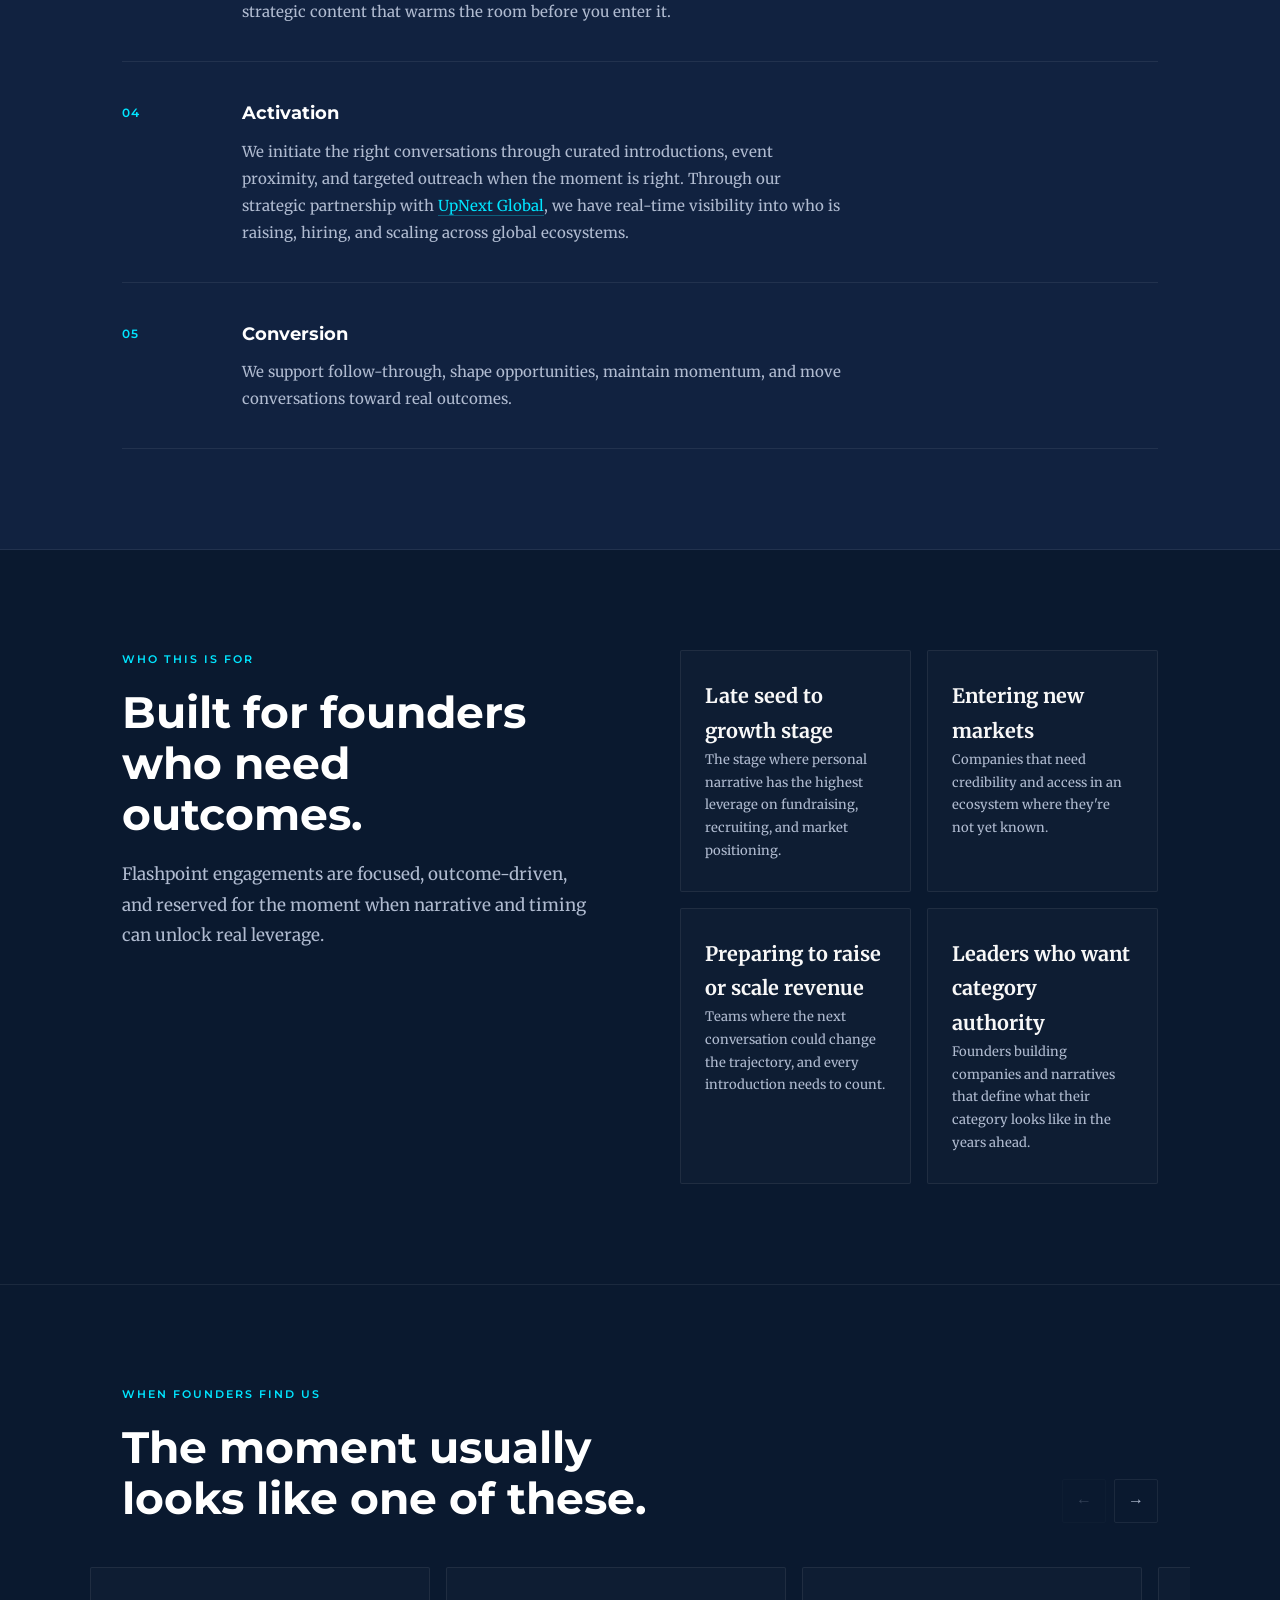
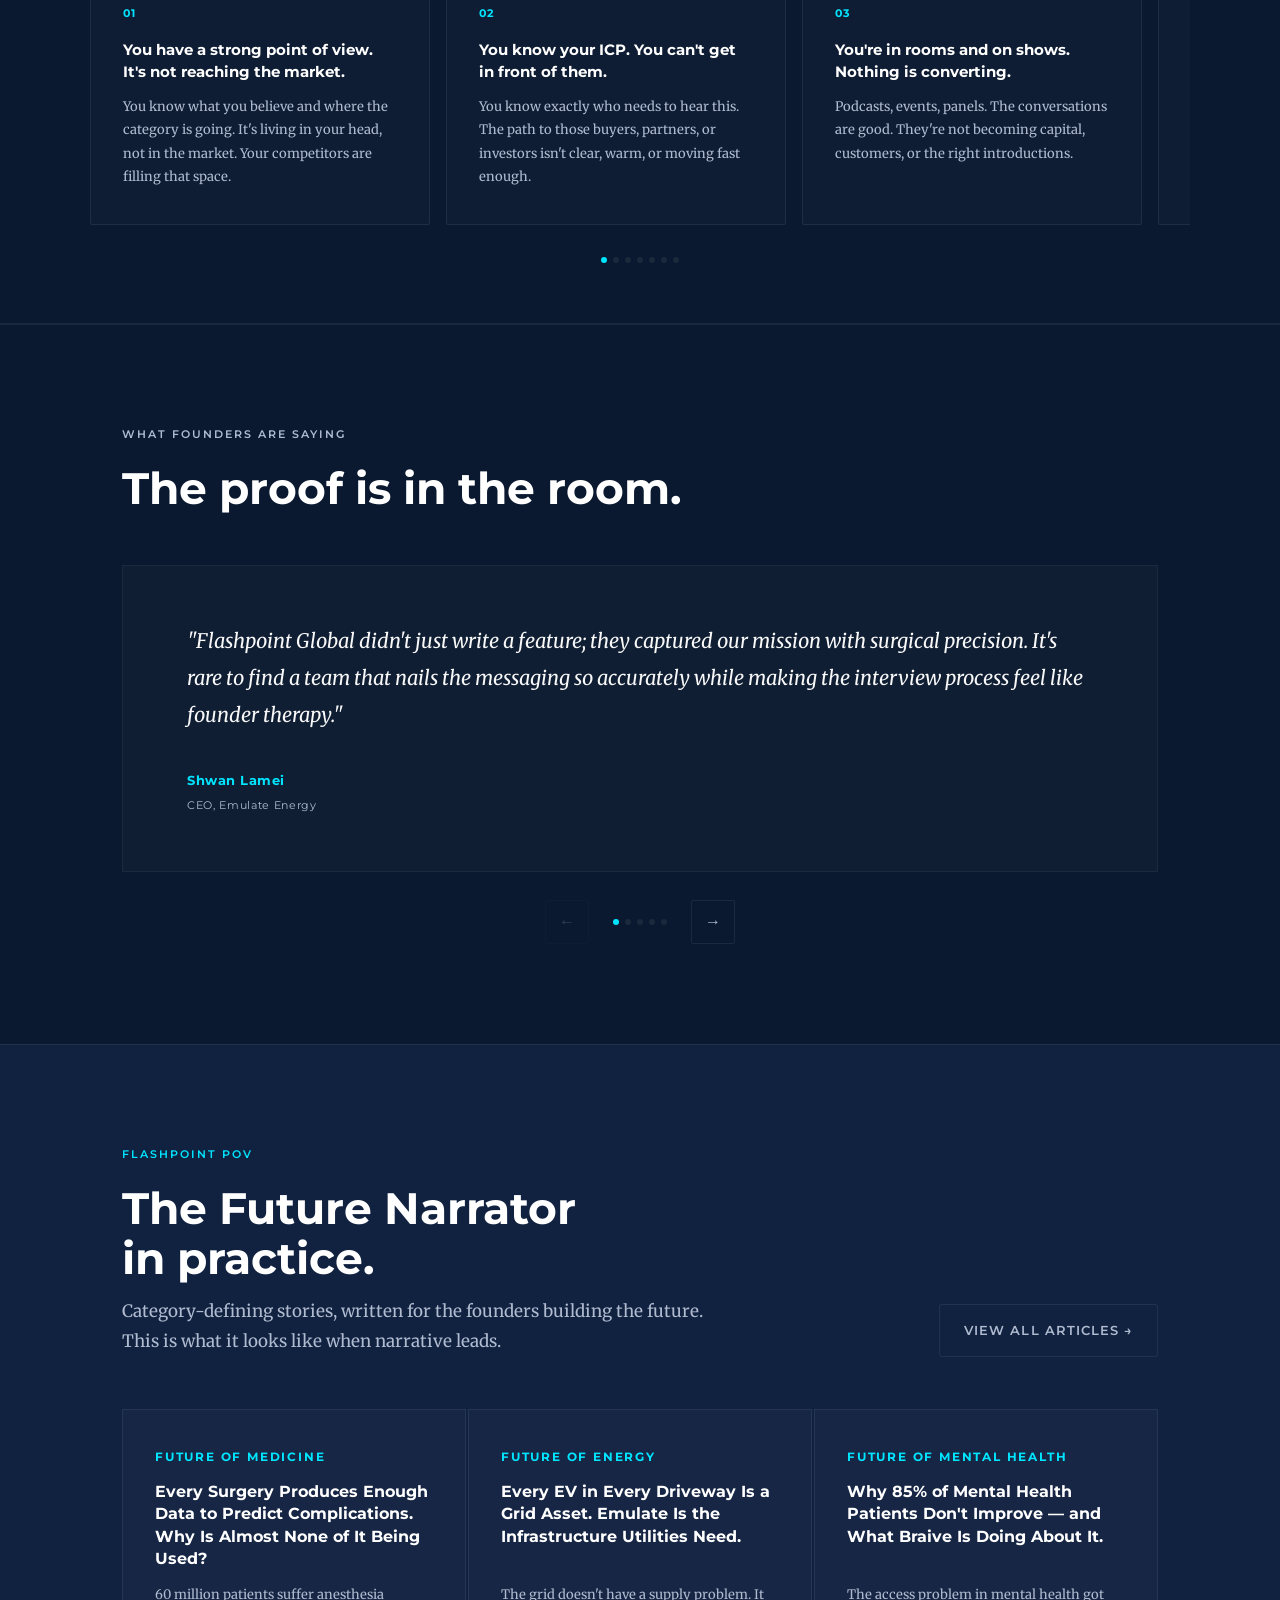
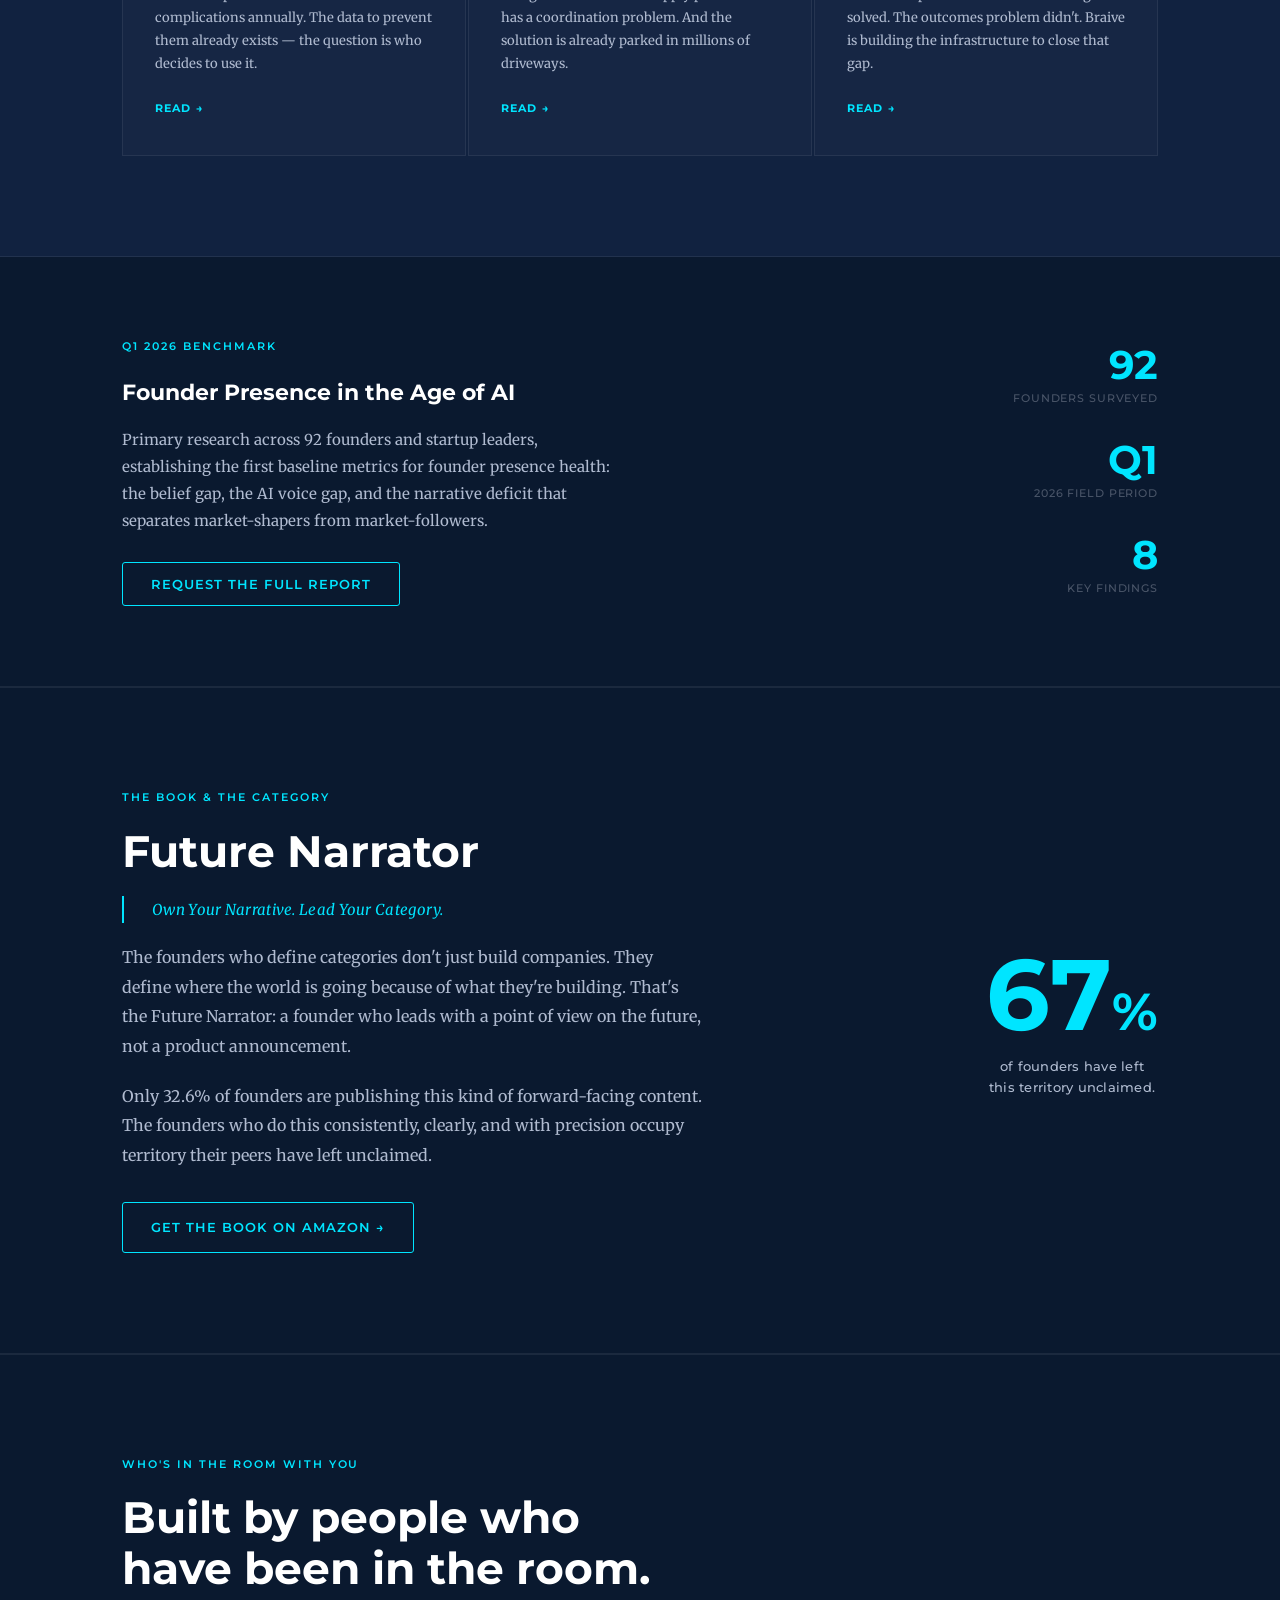
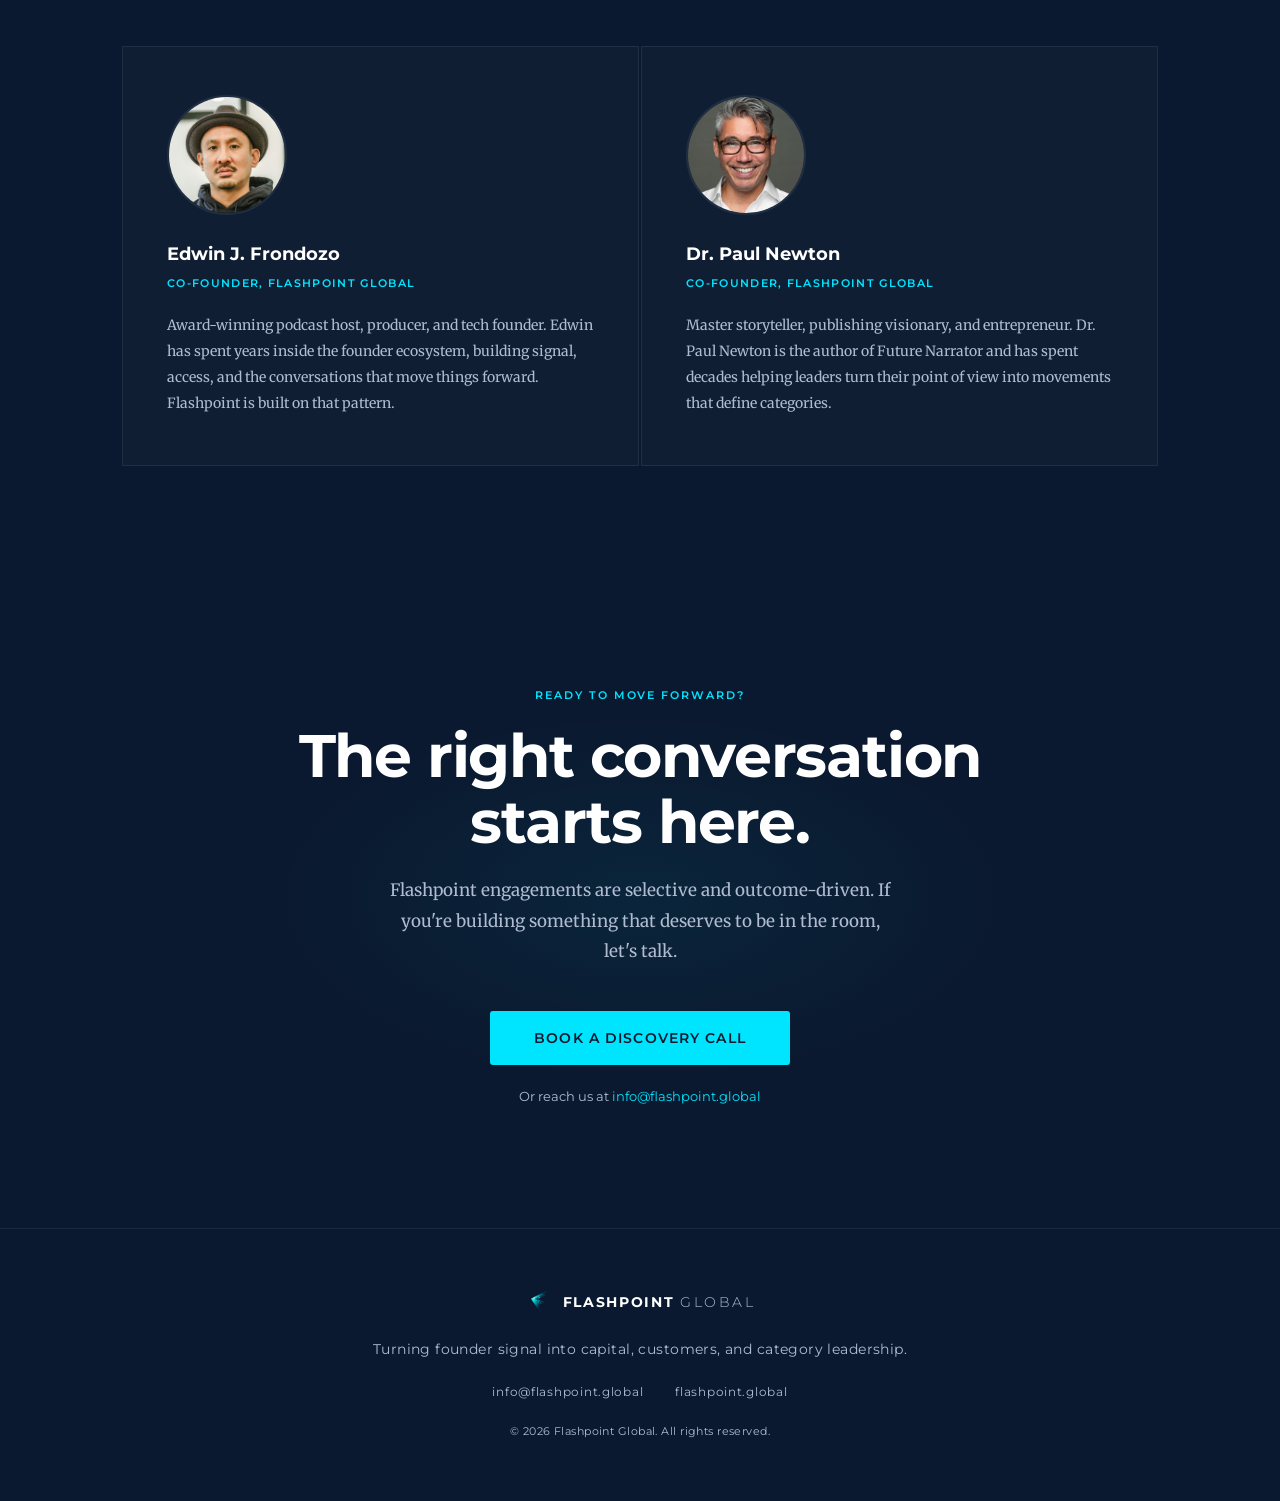
==== commit e4db73cc: "style Future Narrator tagline as blockquote to match site pattern Co-Authored-By: Claude Sonnet 4.6 " ====
--- a/index.html
+++ b/index.html
@@ -381,7 +381,7 @@
       <div class="fn__text">
         <p class="eyebrow">The Book &amp; The Category</p>
         <h2 class="section-title">Future Narrator</h2>
-        <p class="fn__tagline">Own Your Narrative. Lead Your Category.</p>
+        <blockquote class="signal-gap__closer fn__tagline">Own Your Narrative. Lead Your Category.</blockquote>
         <p class="fn__body">
           The founders who define categories don't just build companies. They define where the world is going because of what they're building. That's the Future Narrator: a founder who leads with a point of view on the future, not a product announcement.
         </p>
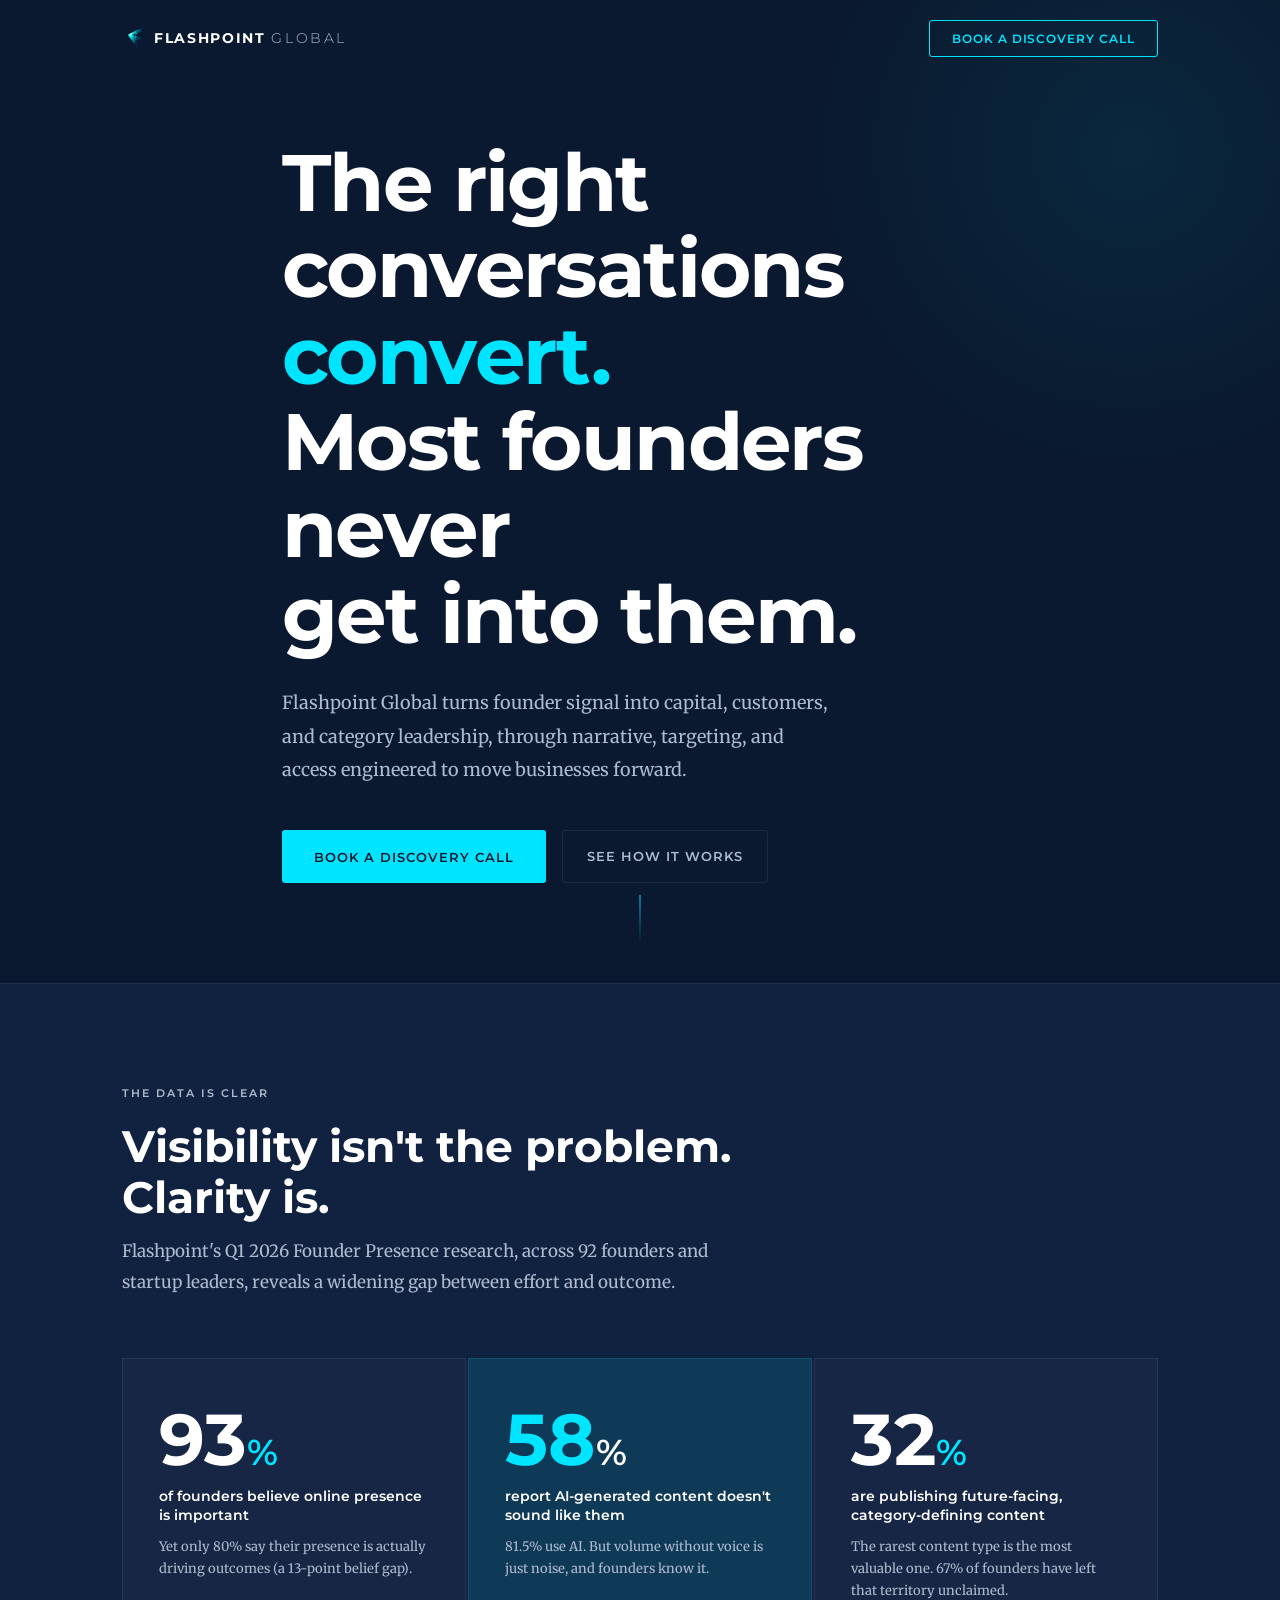
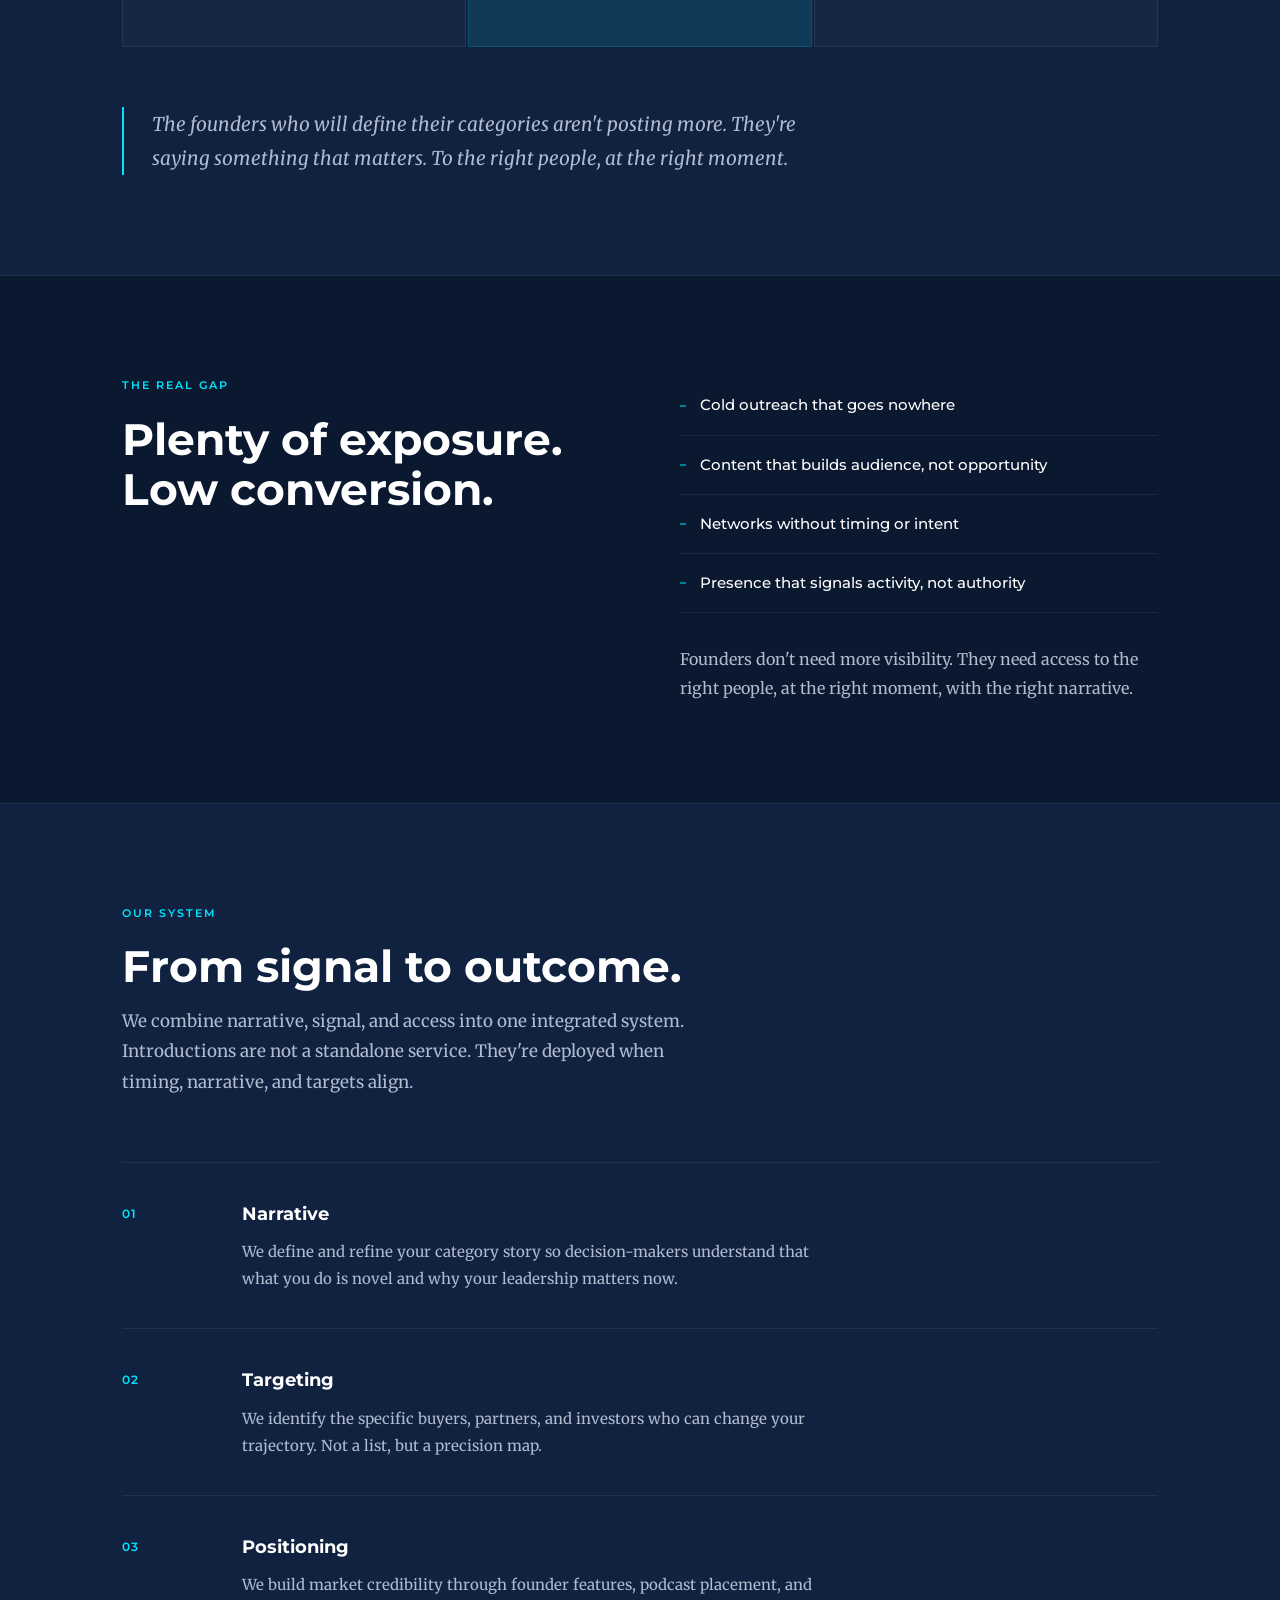
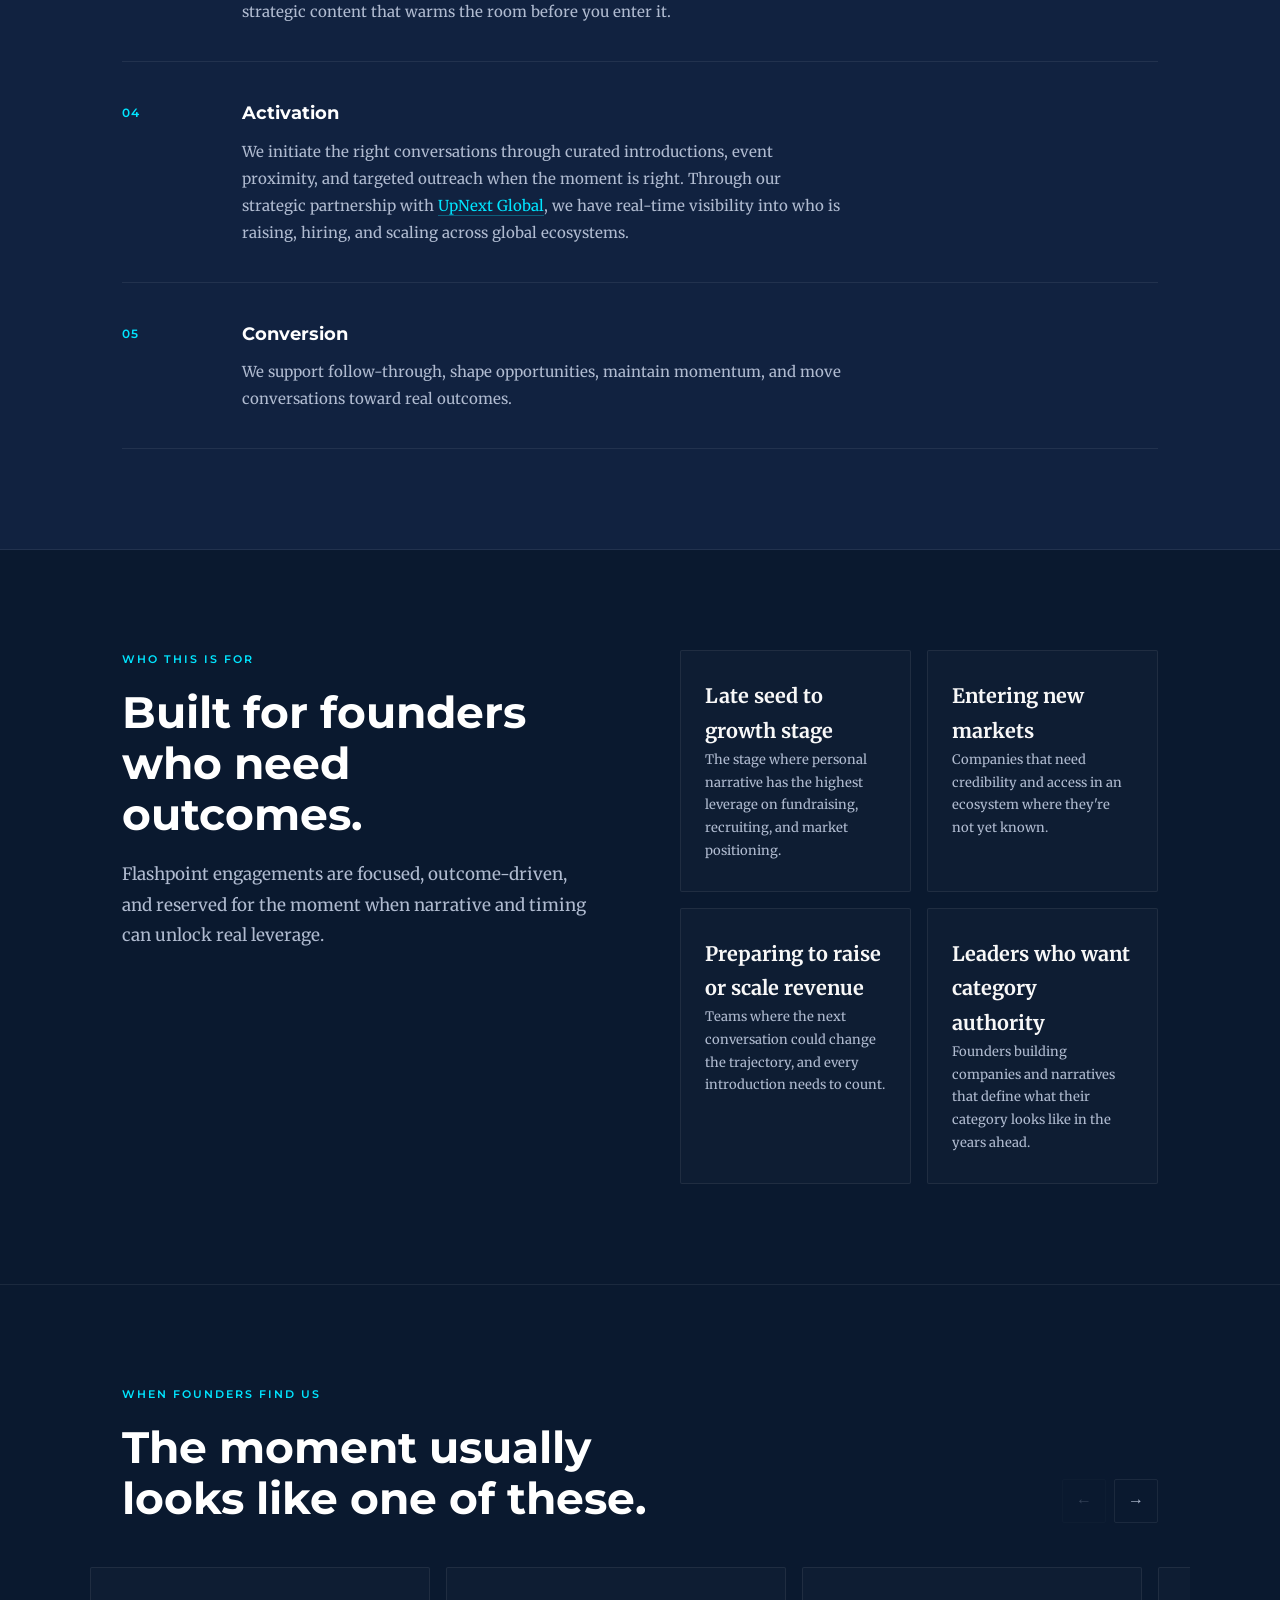
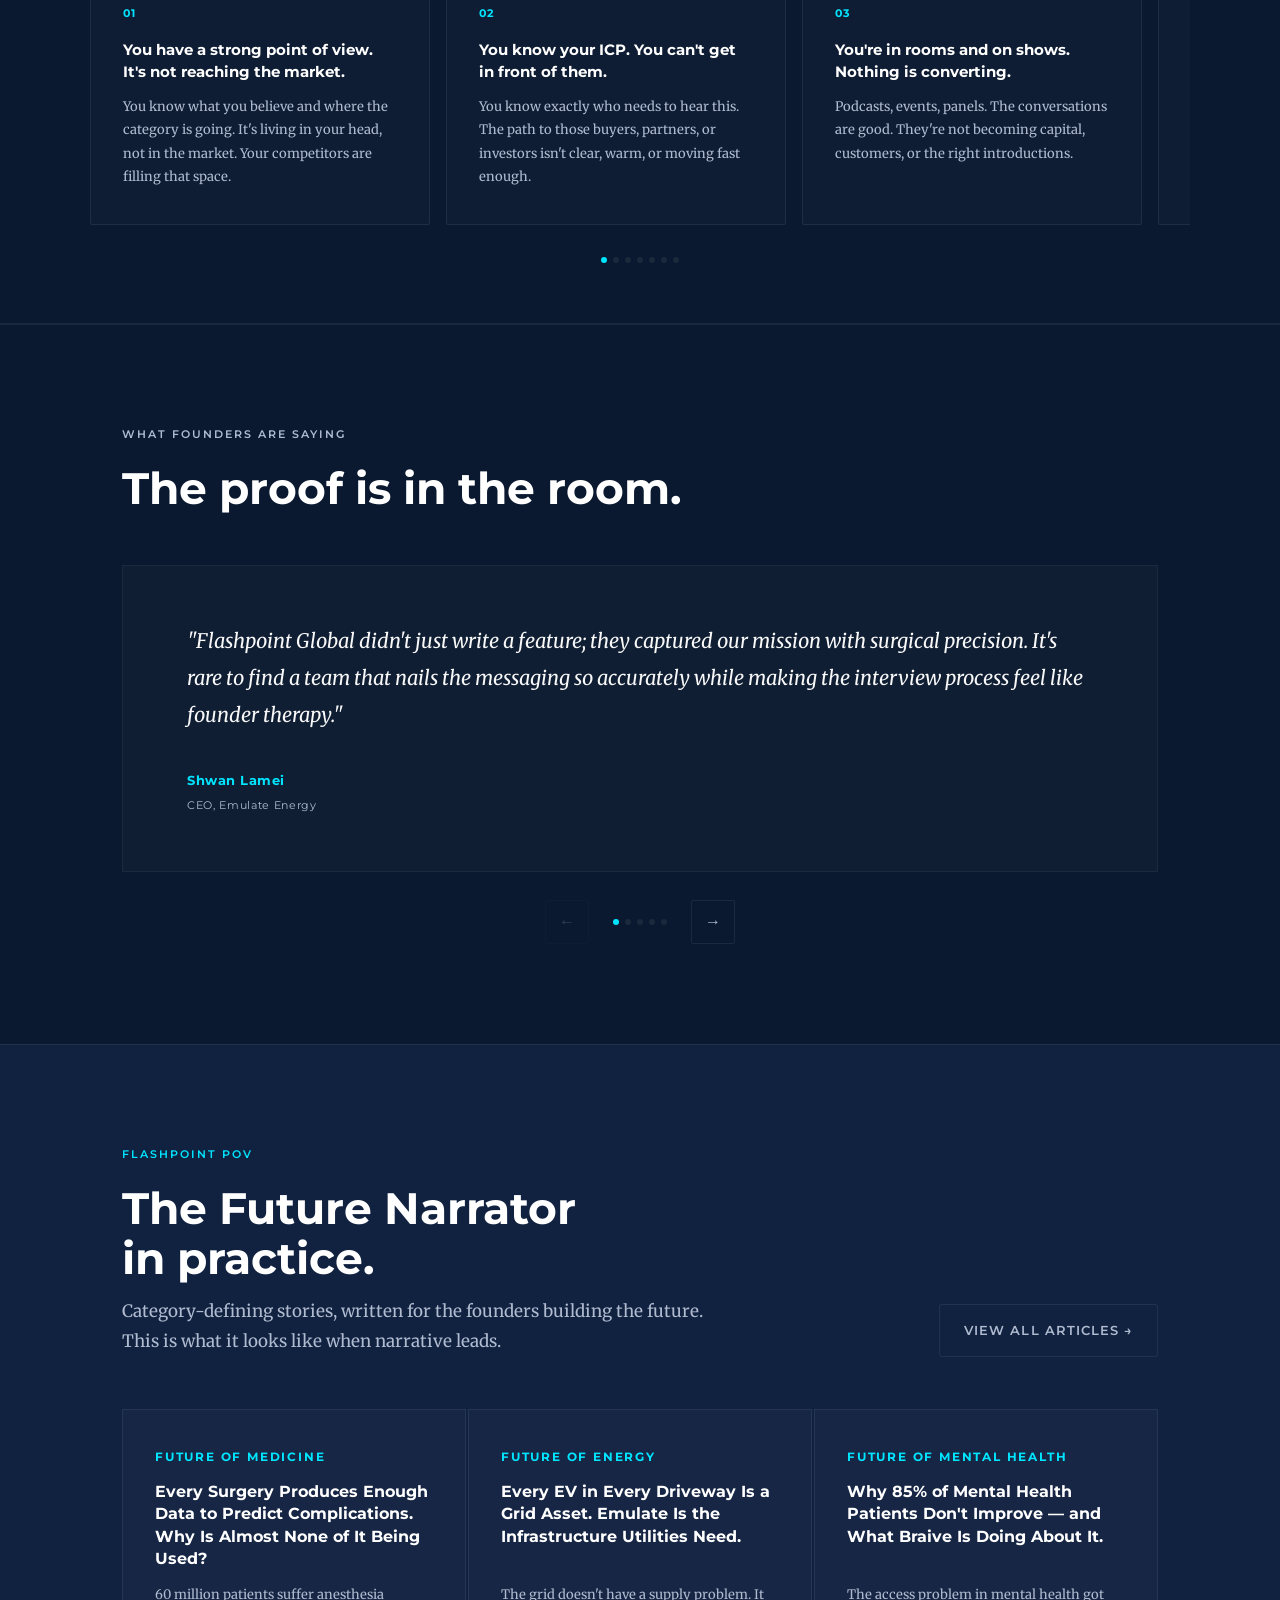
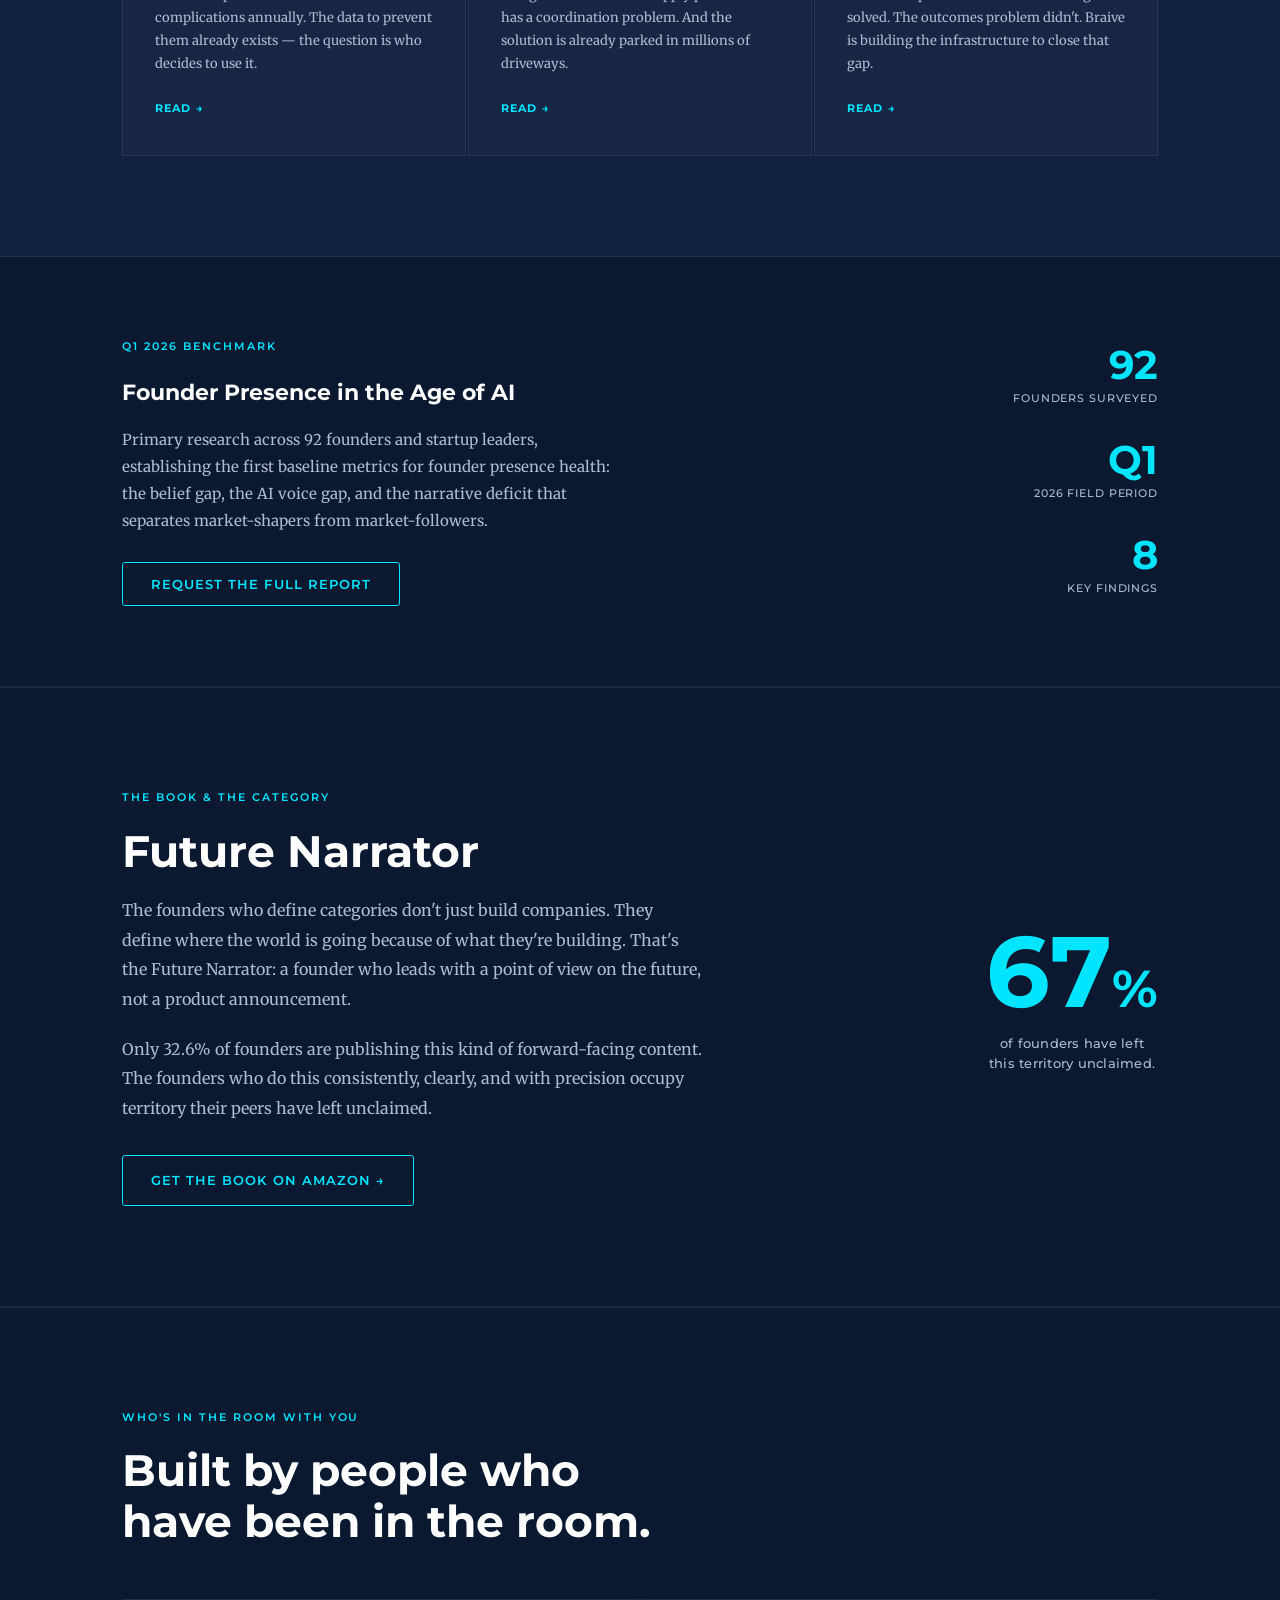
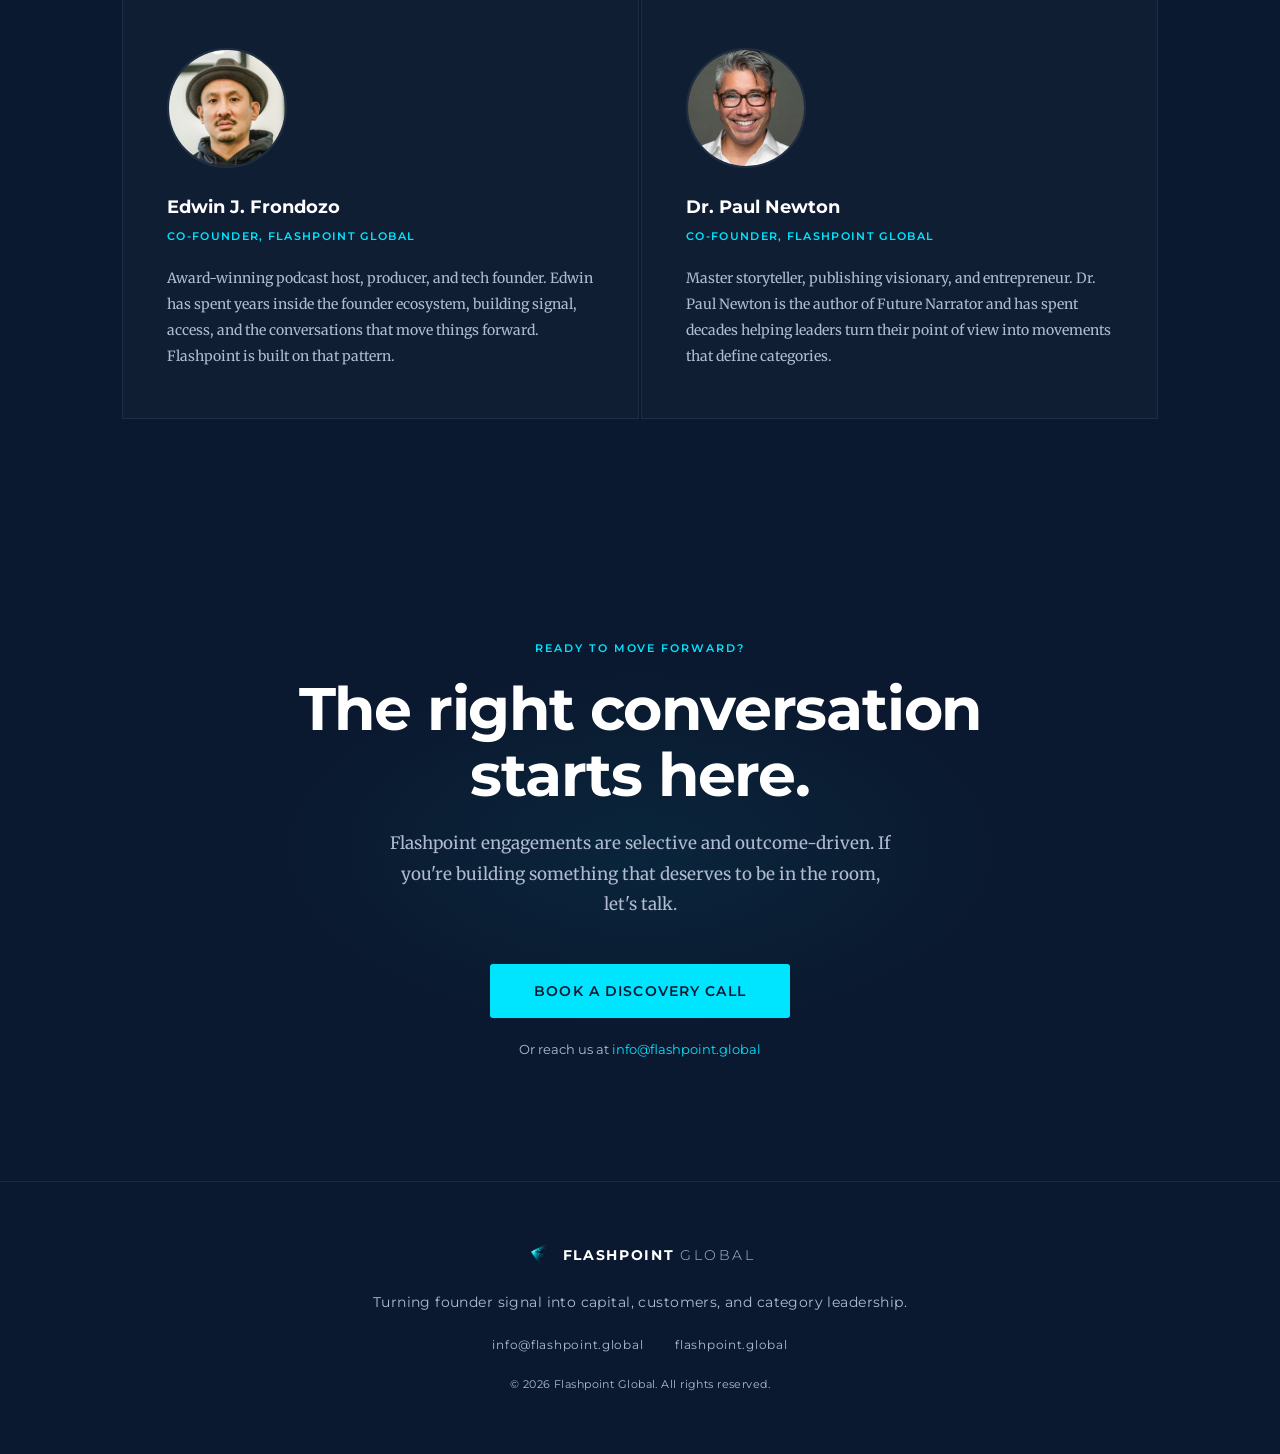
==== commit 4abe3911: "remove tagline from Future Narrator section, fix research stat label contrast Co-Authored-By: Claude" ====
--- a/index.html
+++ b/index.html
@@ -381,8 +381,7 @@
       <div class="fn__text">
         <p class="eyebrow">The Book &amp; The Category</p>
         <h2 class="section-title">Future Narrator</h2>
-        <blockquote class="signal-gap__closer fn__tagline">Own Your Narrative. Lead Your Category.</blockquote>
-        <p class="fn__body">
+<p class="fn__body">
           The founders who define categories don't just build companies. They define where the world is going because of what they're building. That's the Future Narrator: a founder who leads with a point of view on the future, not a product announcement.
         </p>
         <p class="fn__body">
--- a/css/style.css
+++ b/css/style.css
@@ -991,7 +991,7 @@
   font-size: 11px;
   font-weight: 500;
   letter-spacing: 0.08em;
-  color: var(--slate);
+  color: var(--slate-lt);
   text-transform: uppercase;
   margin-top: 4px;
 }
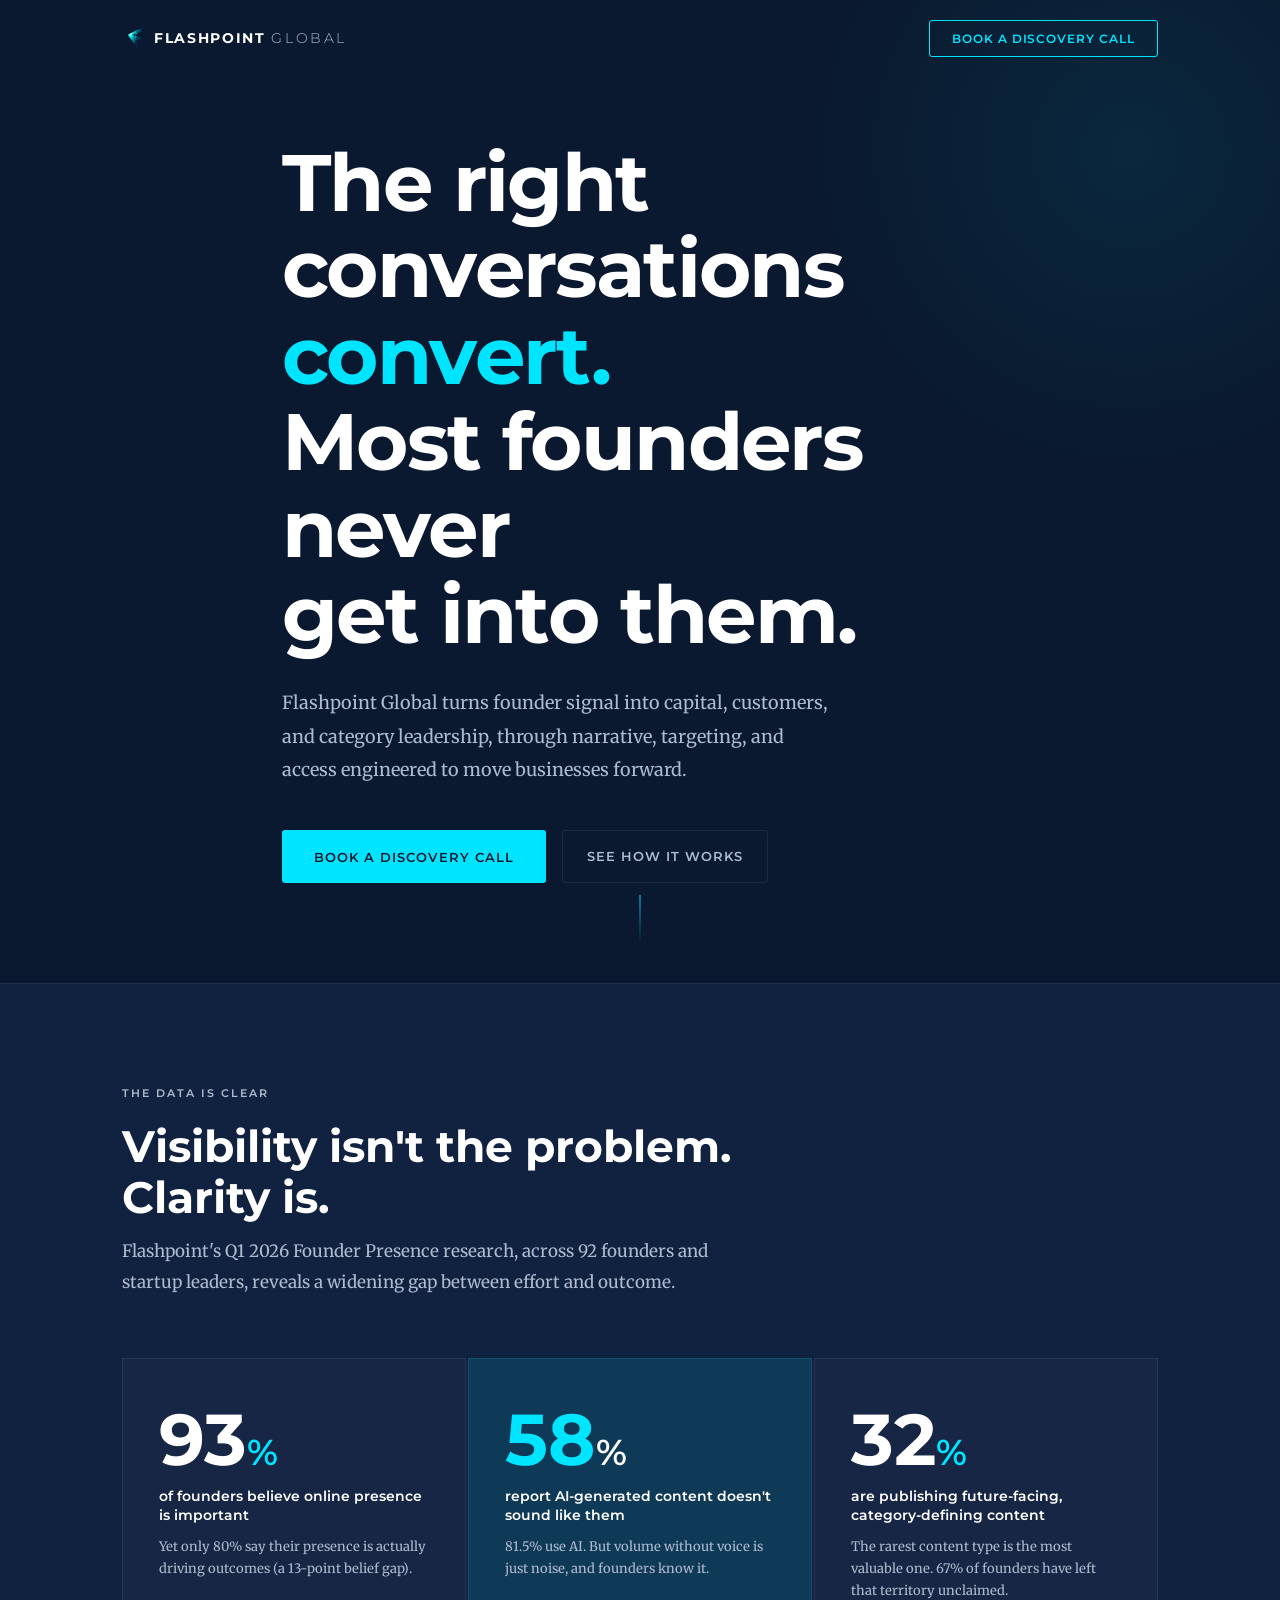
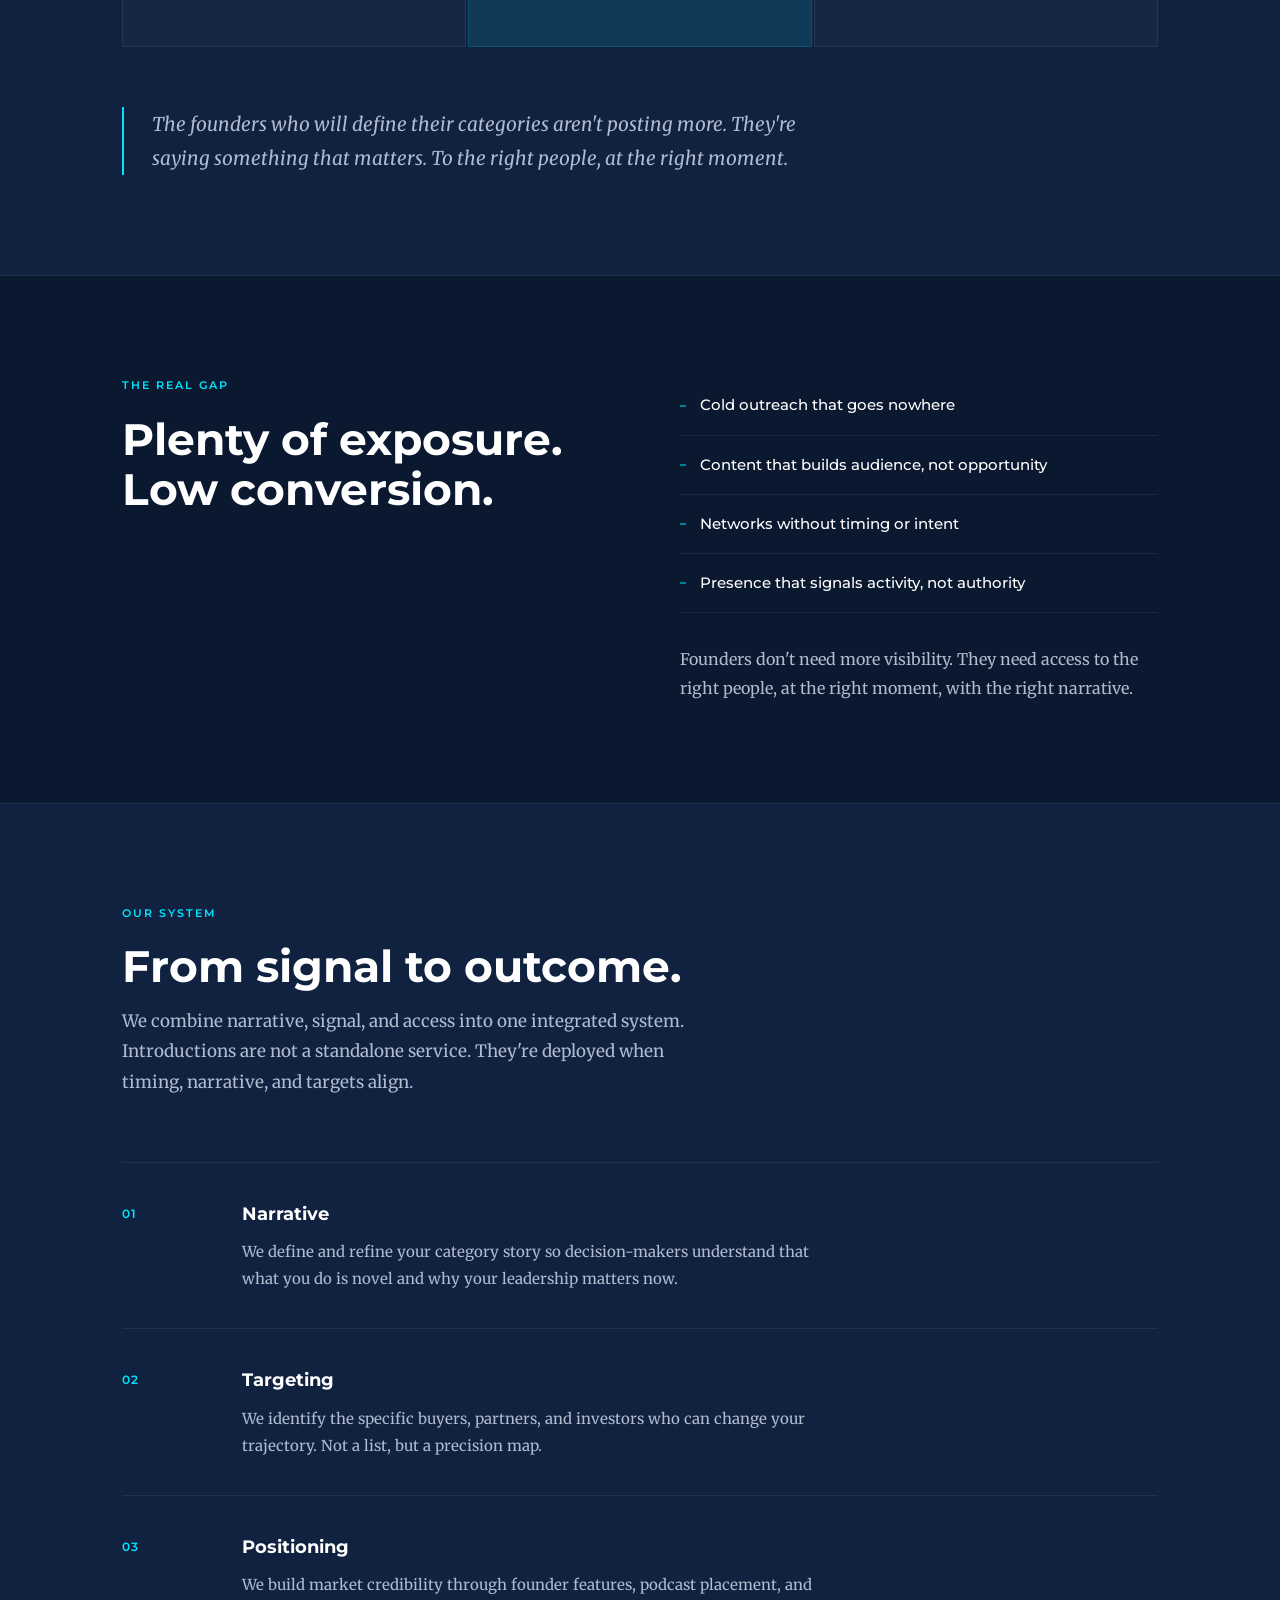
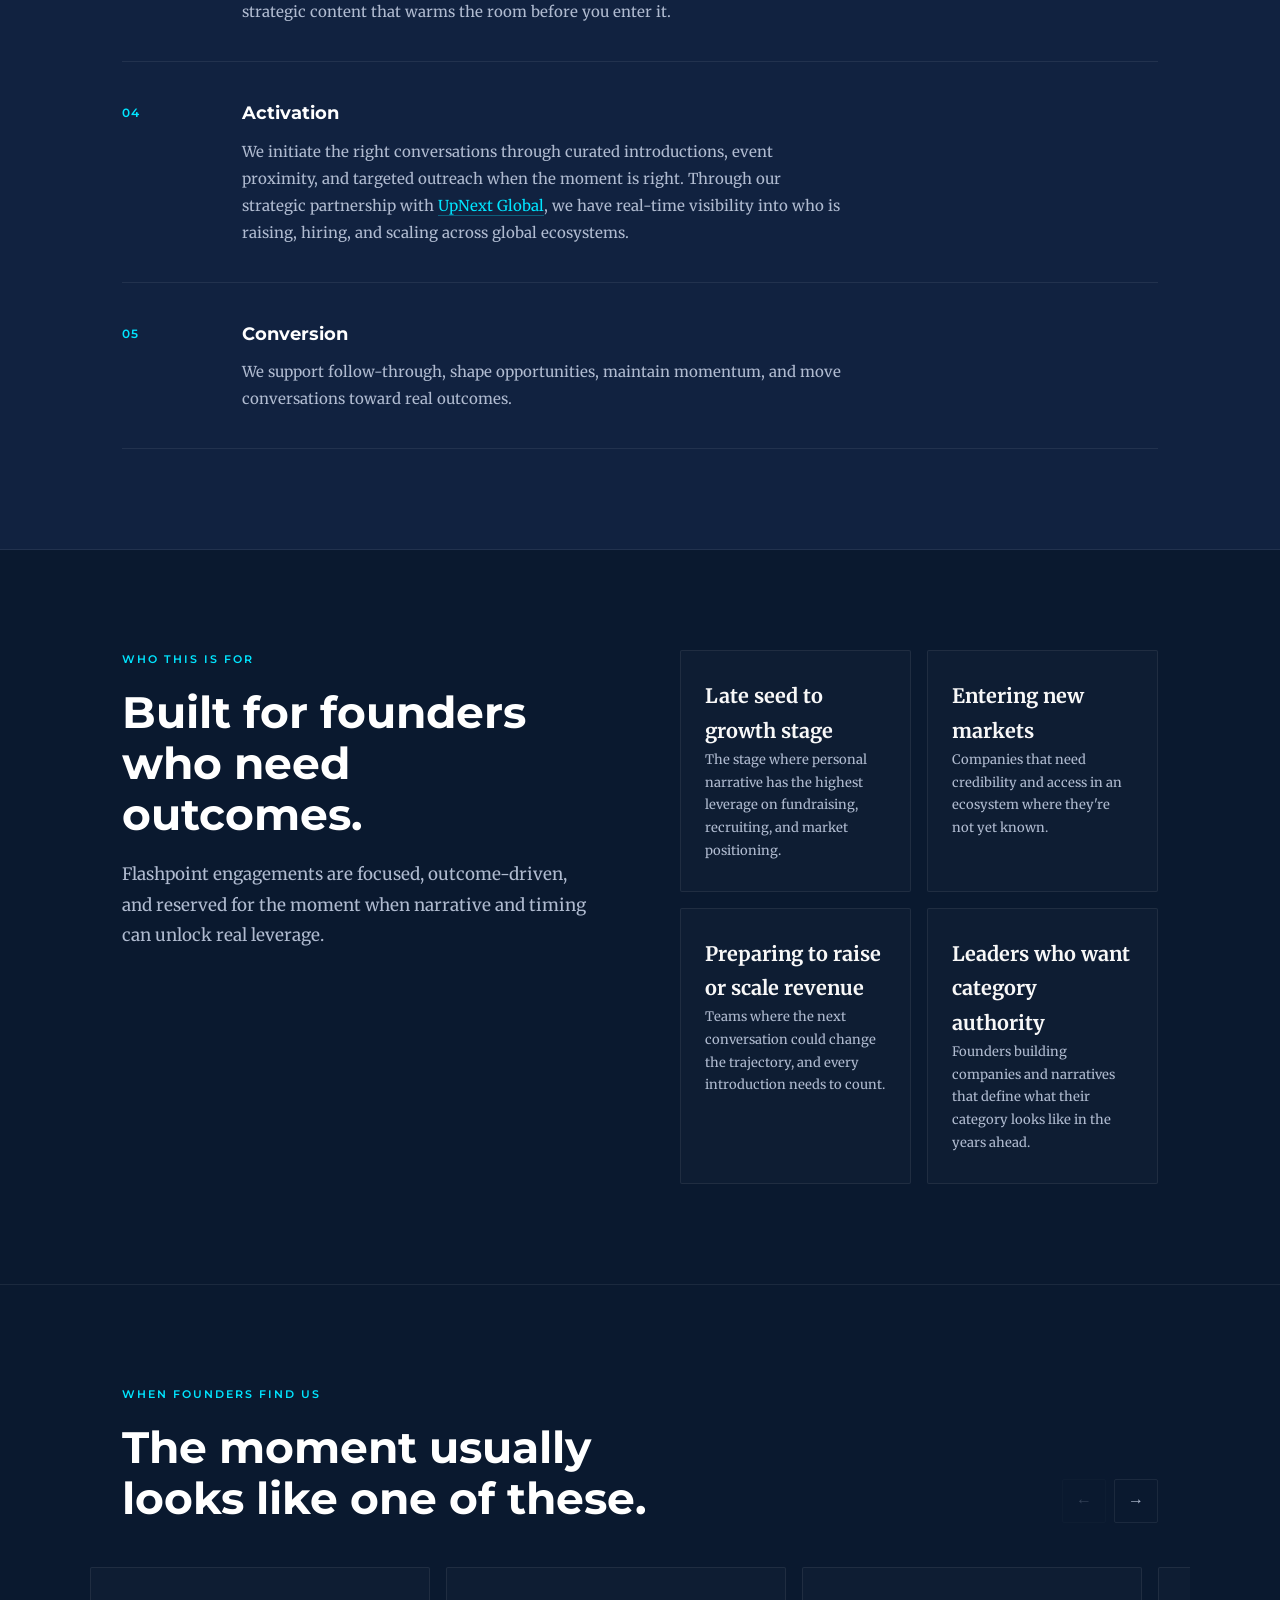
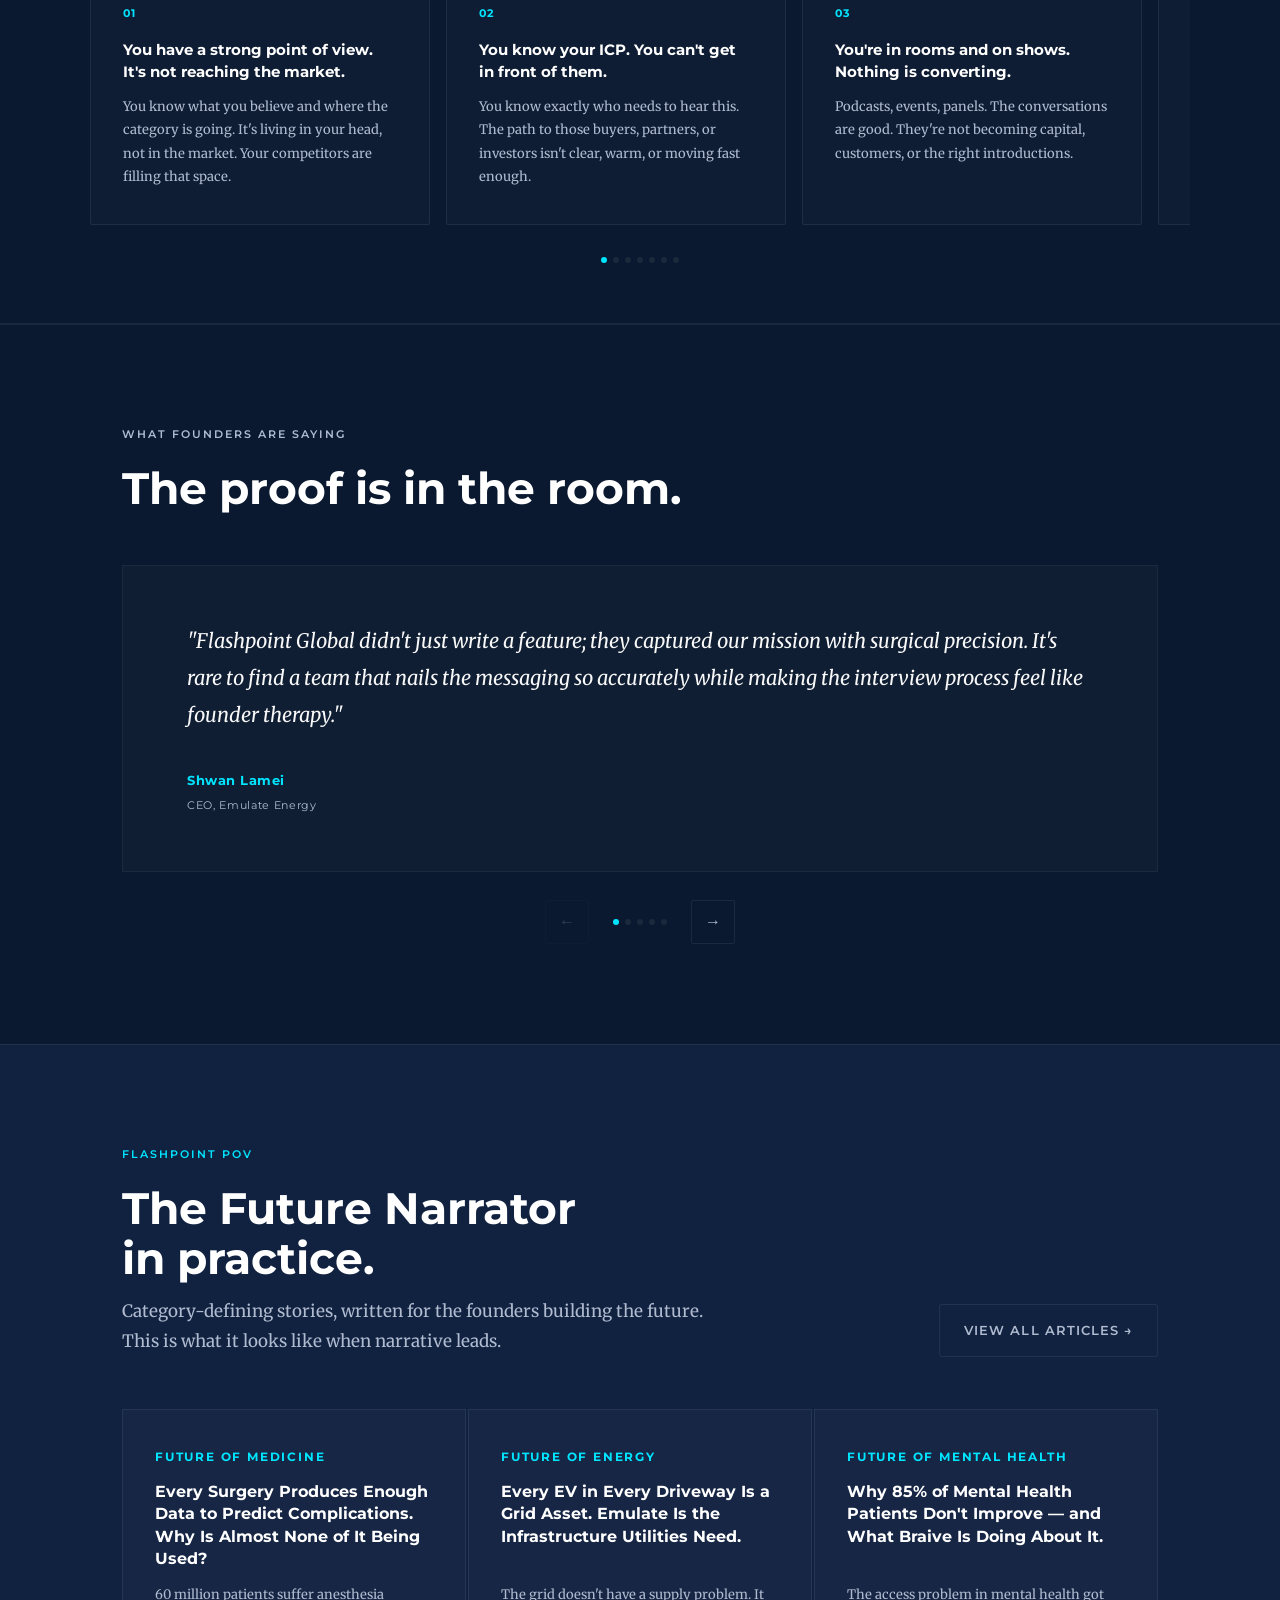
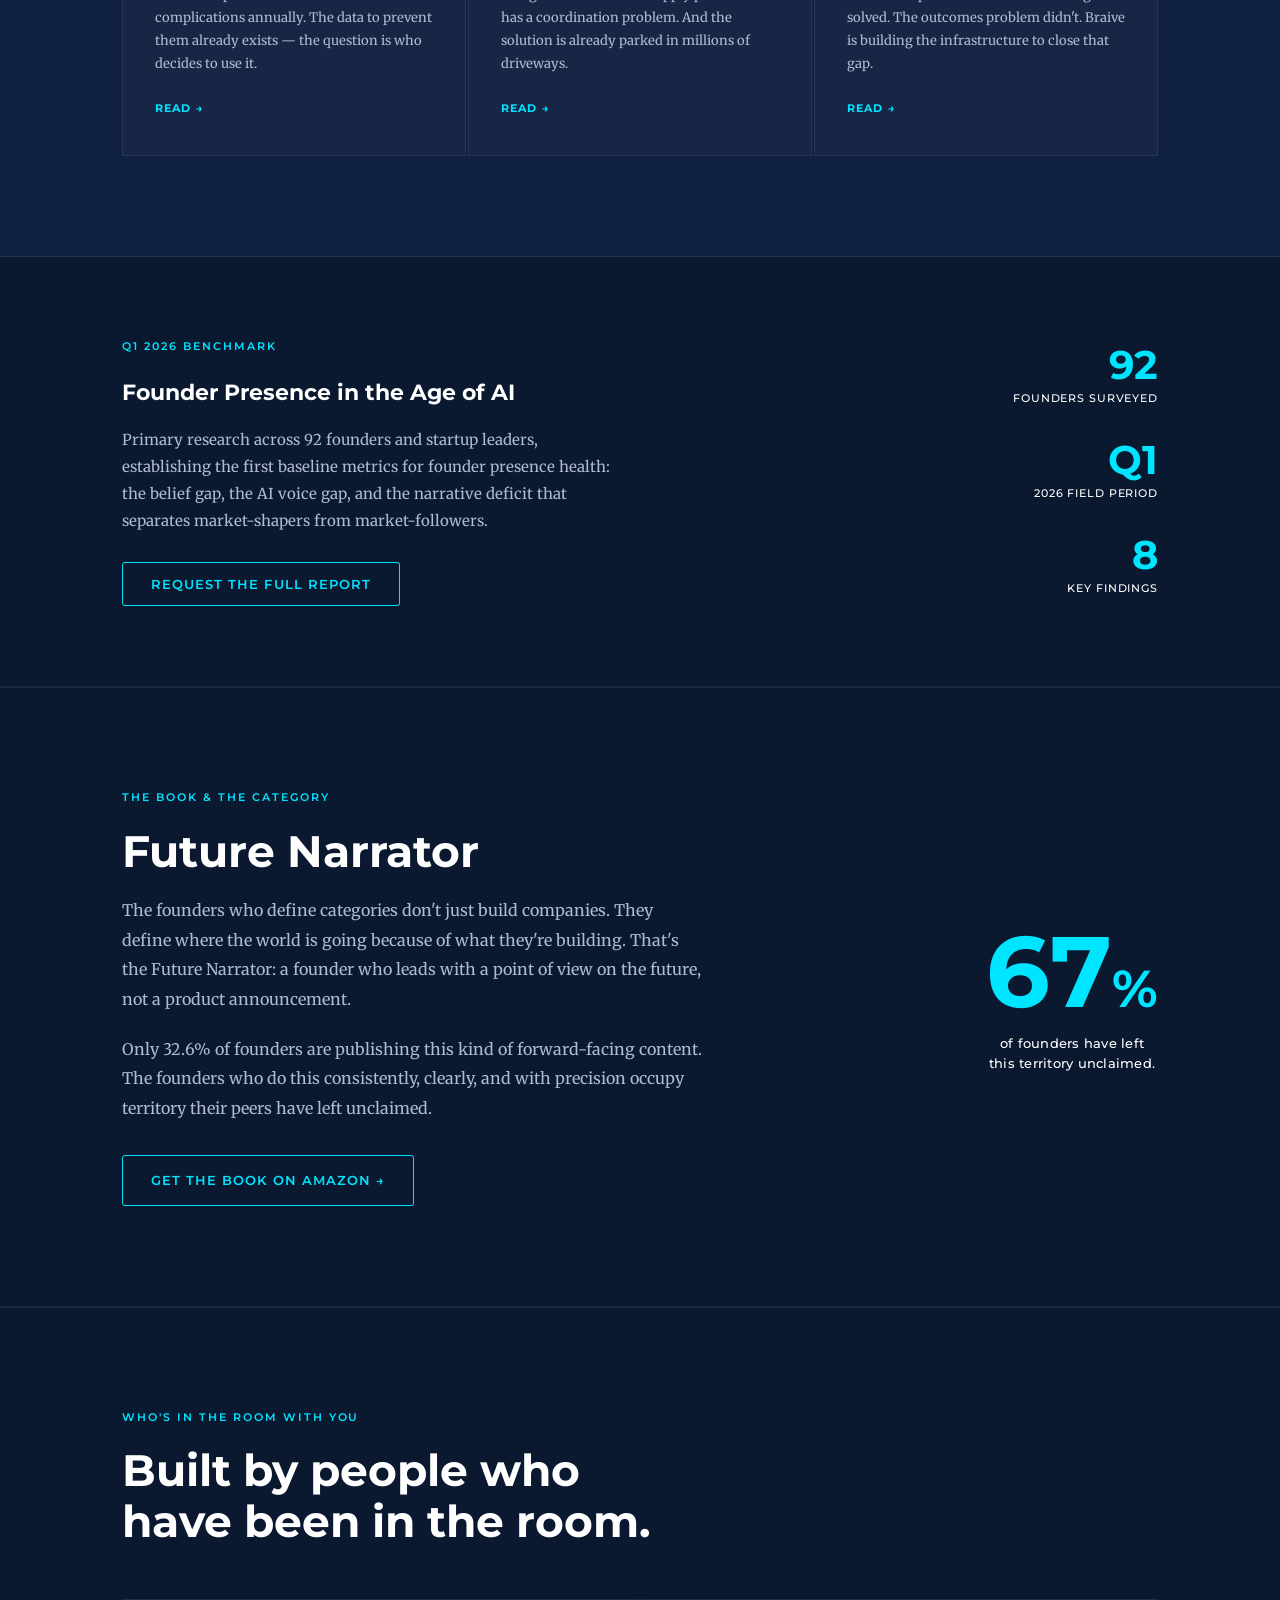
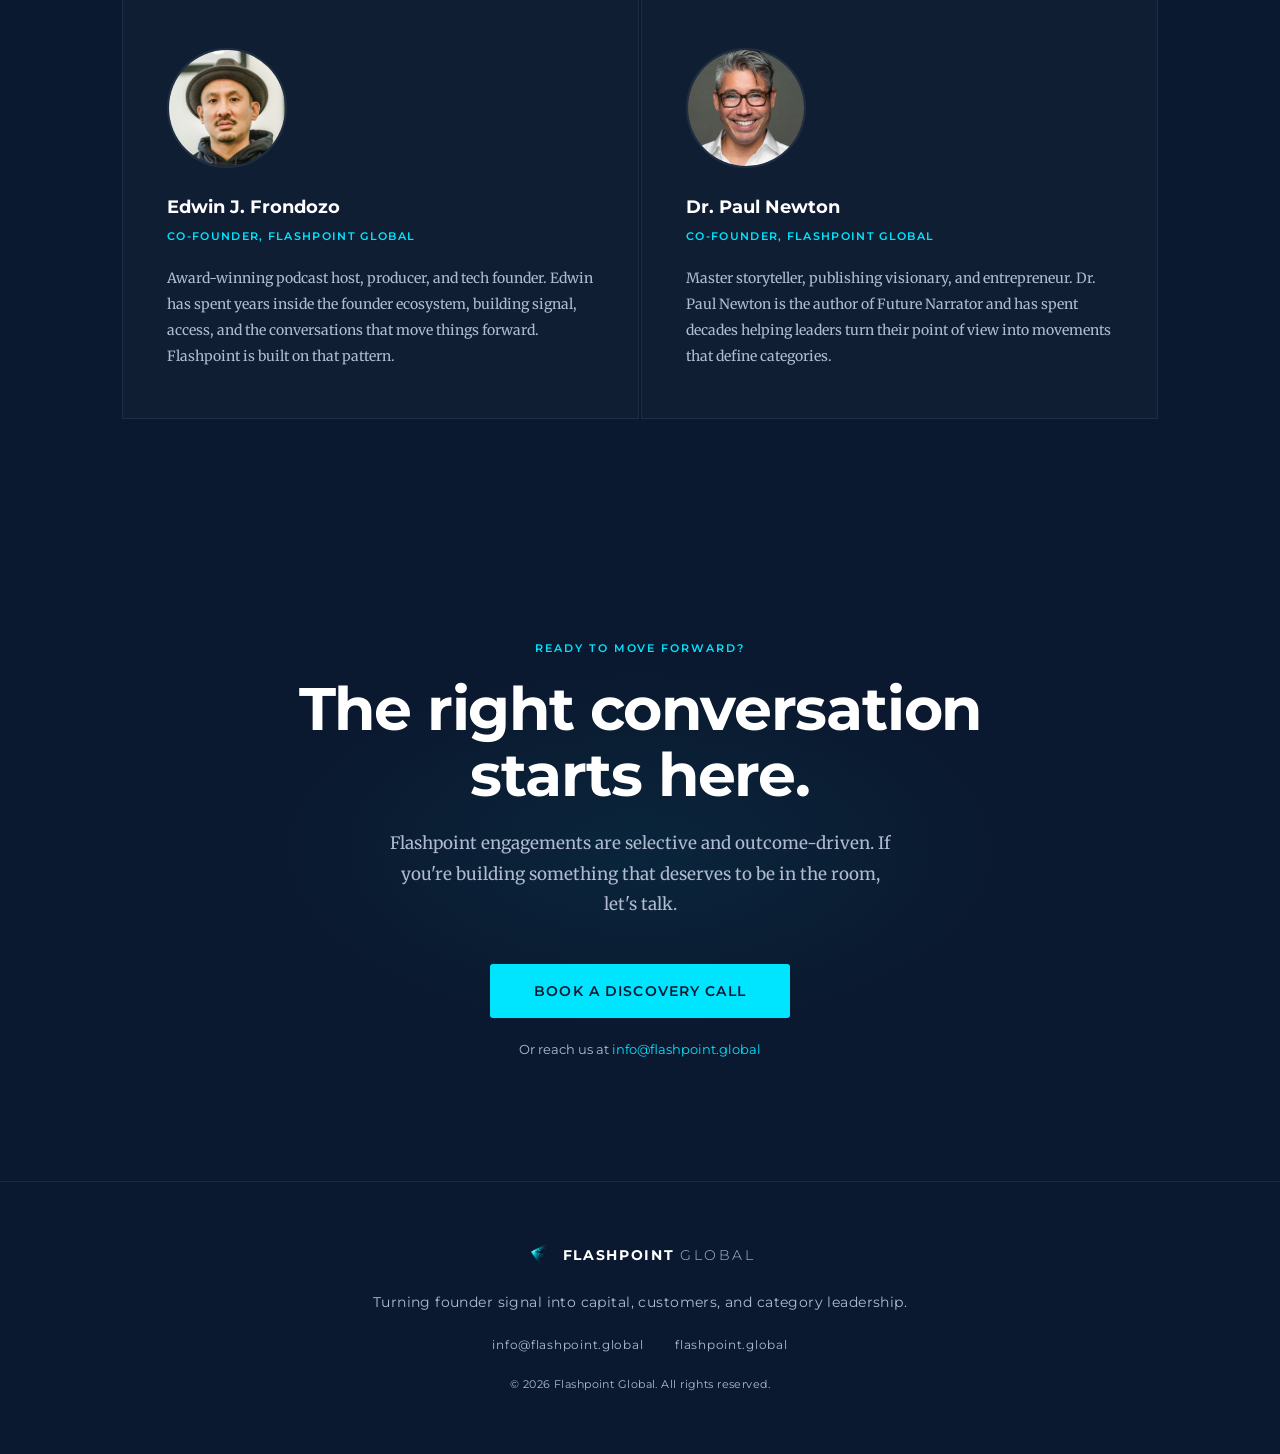
==== commit acb0b09c: "bump CSS cache-bust to v=8 to force stat label color fix Co-Authored-By: Claude Sonnet 4.6 <noreply@" ====
--- a/index.html
+++ b/index.html
@@ -10,7 +10,7 @@
   <link href="https://fonts.googleapis.com/css2?family=Montserrat:wght@300;400;500;600;700&family=Merriweather:wght@300;400;700&display=swap" rel="stylesheet" />
   <link rel="icon" href="assets/favicon.ico" sizes="any" />
   <link rel="apple-touch-icon" href="assets/apple-touch-icon.png" />
-  <link rel="stylesheet" href="css/style.css?v=7" />
+  <link rel="stylesheet" href="css/style.css?v=8" />
 </head>
 <body>
 
--- a/css/style.css
+++ b/css/style.css
@@ -991,7 +991,7 @@
   font-size: 11px;
   font-weight: 500;
   letter-spacing: 0.08em;
-  color: var(--slate-lt);
+  color: var(--white);
   text-transform: uppercase;
   margin-top: 4px;
 }
@@ -1253,7 +1253,7 @@
   font-family: var(--font-head);
   font-size: 13px;
   font-weight: 500;
-  color: var(--slate-lt);
+  color: var(--white);
   line-height: 1.6;
   margin-top: 12px;
   letter-spacing: 0.02em;
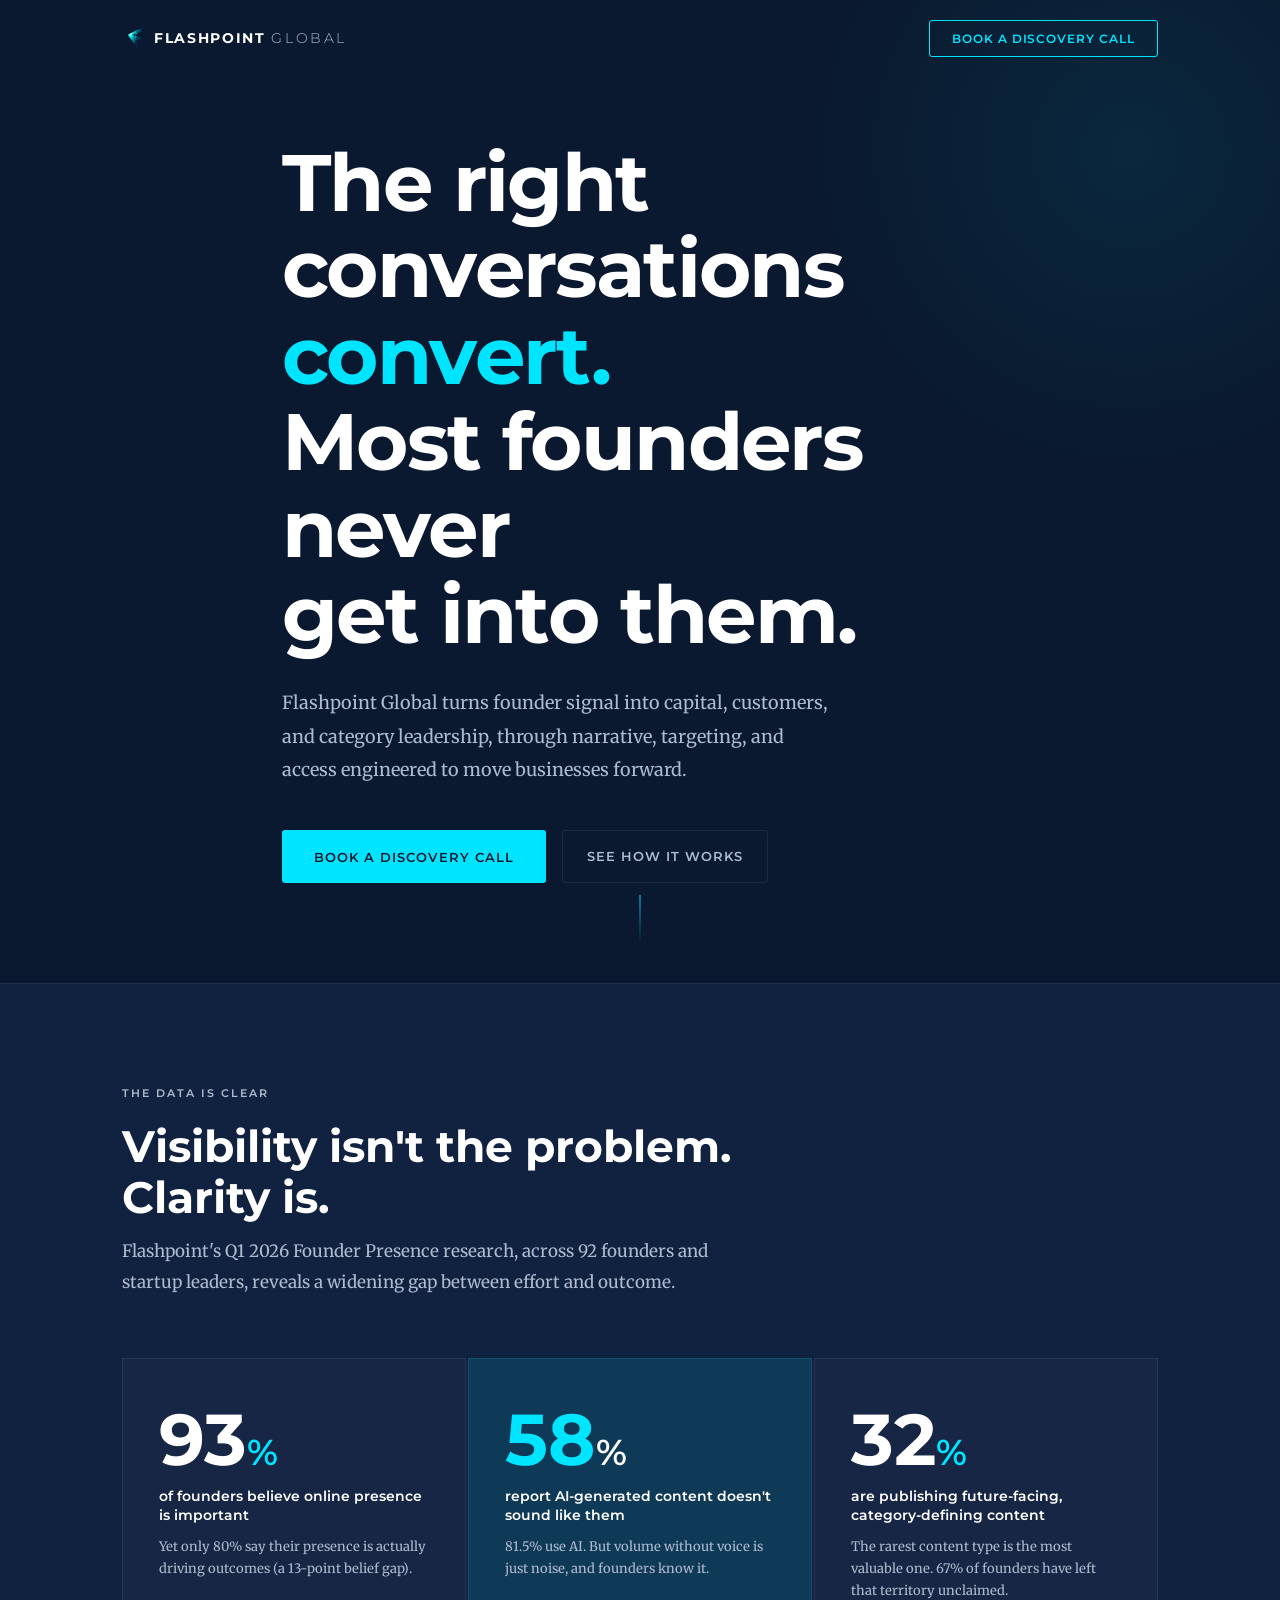
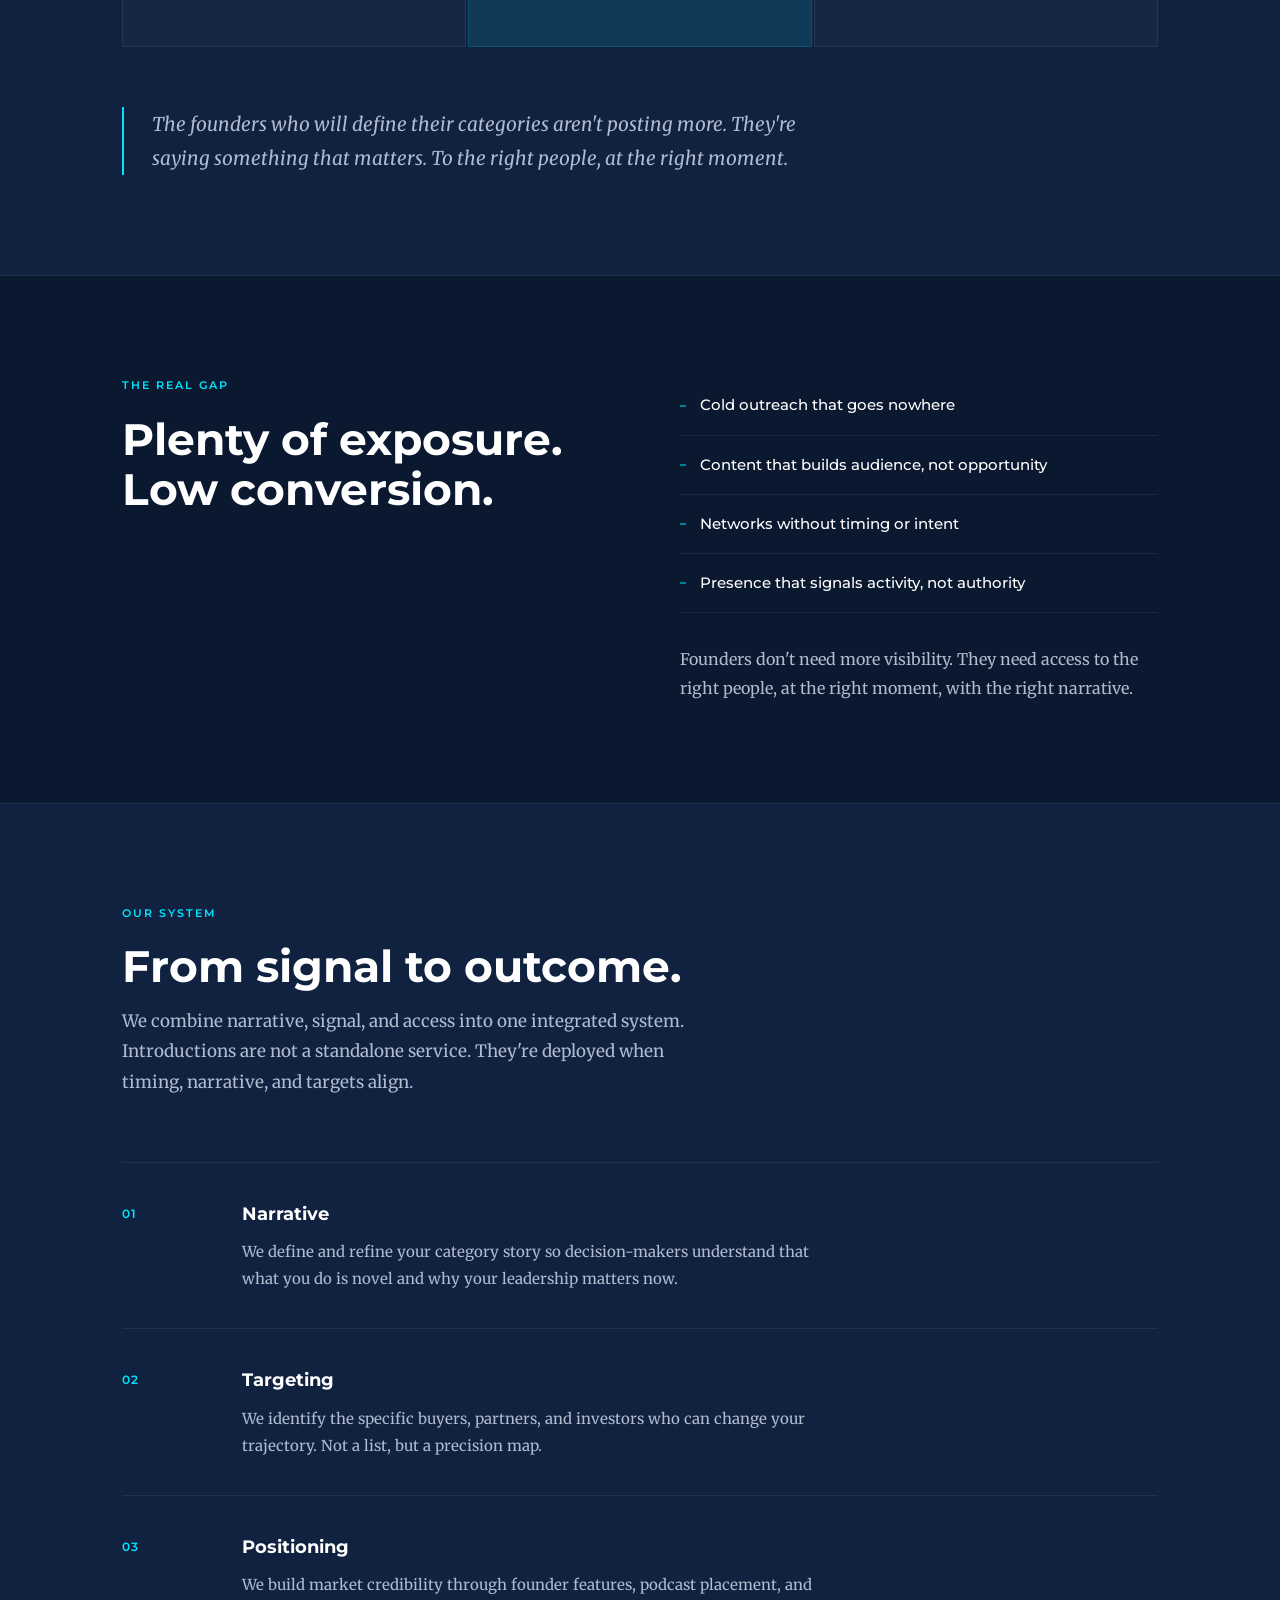
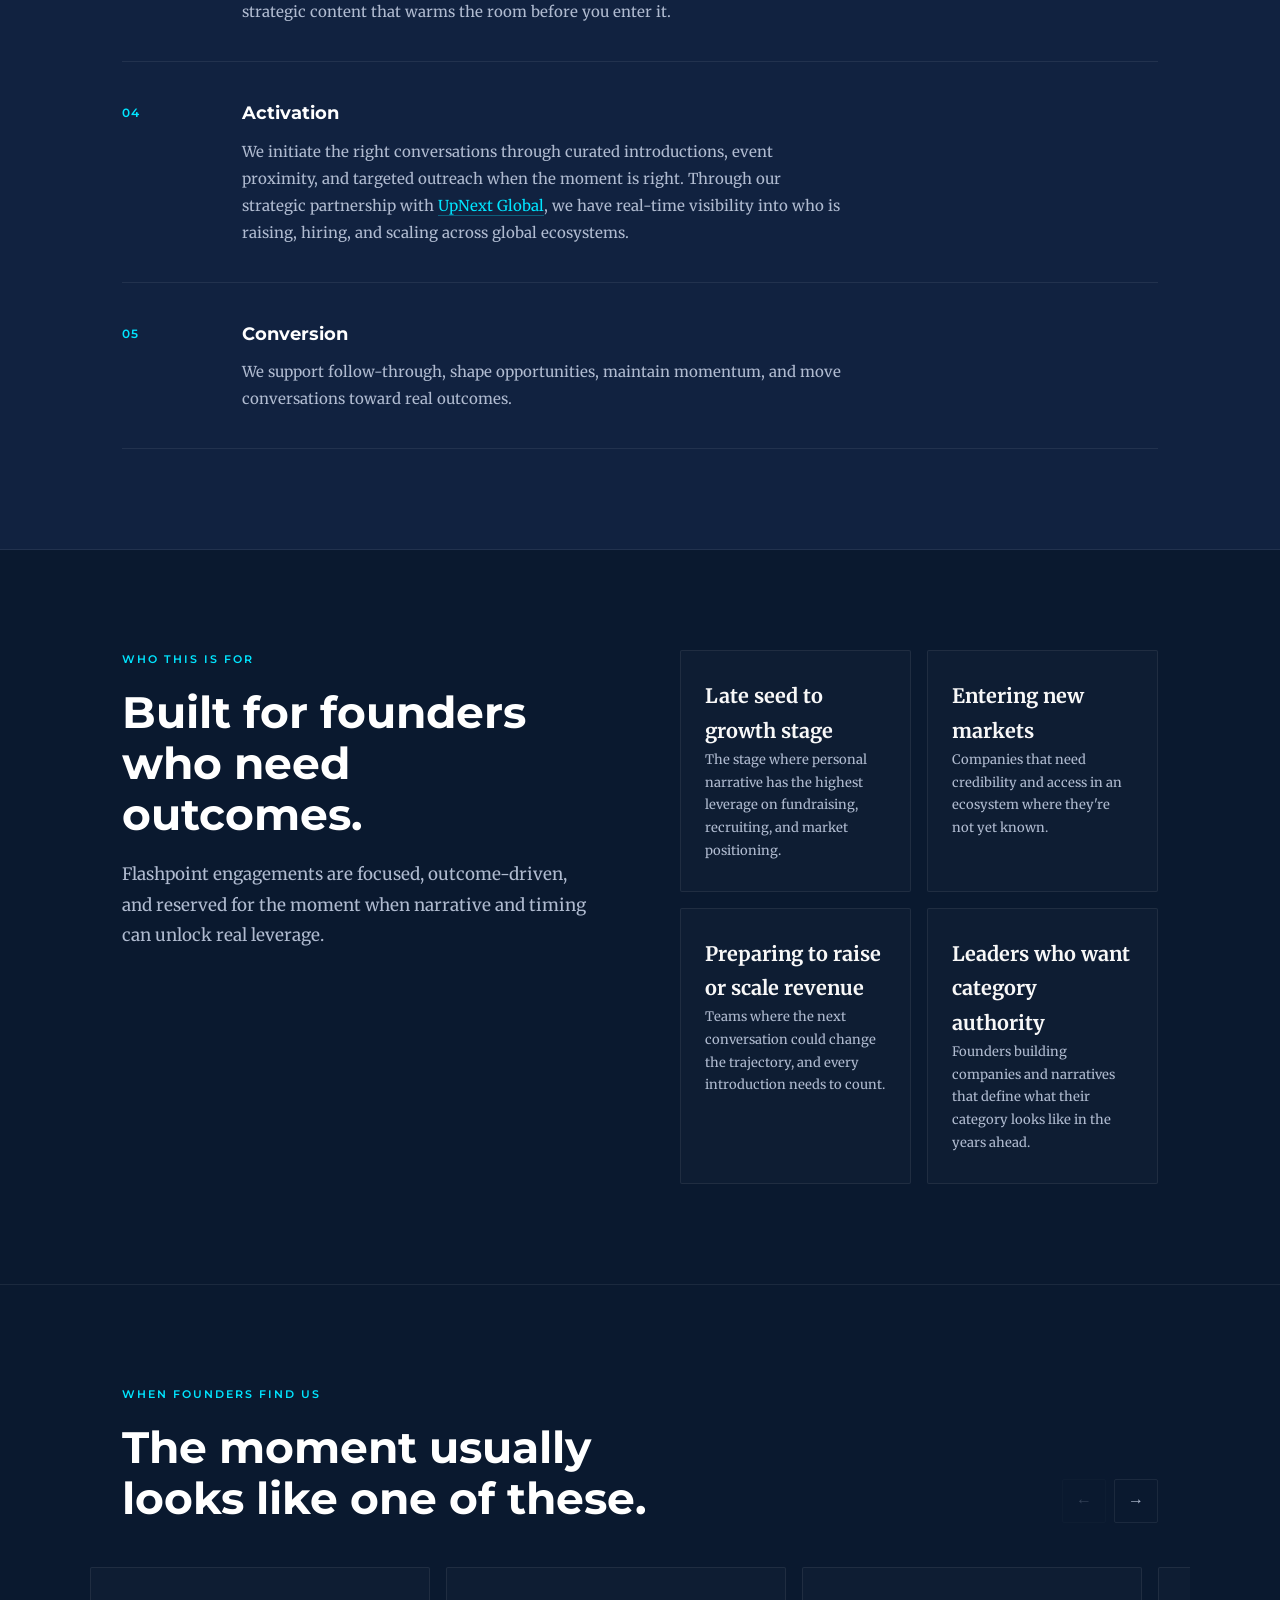
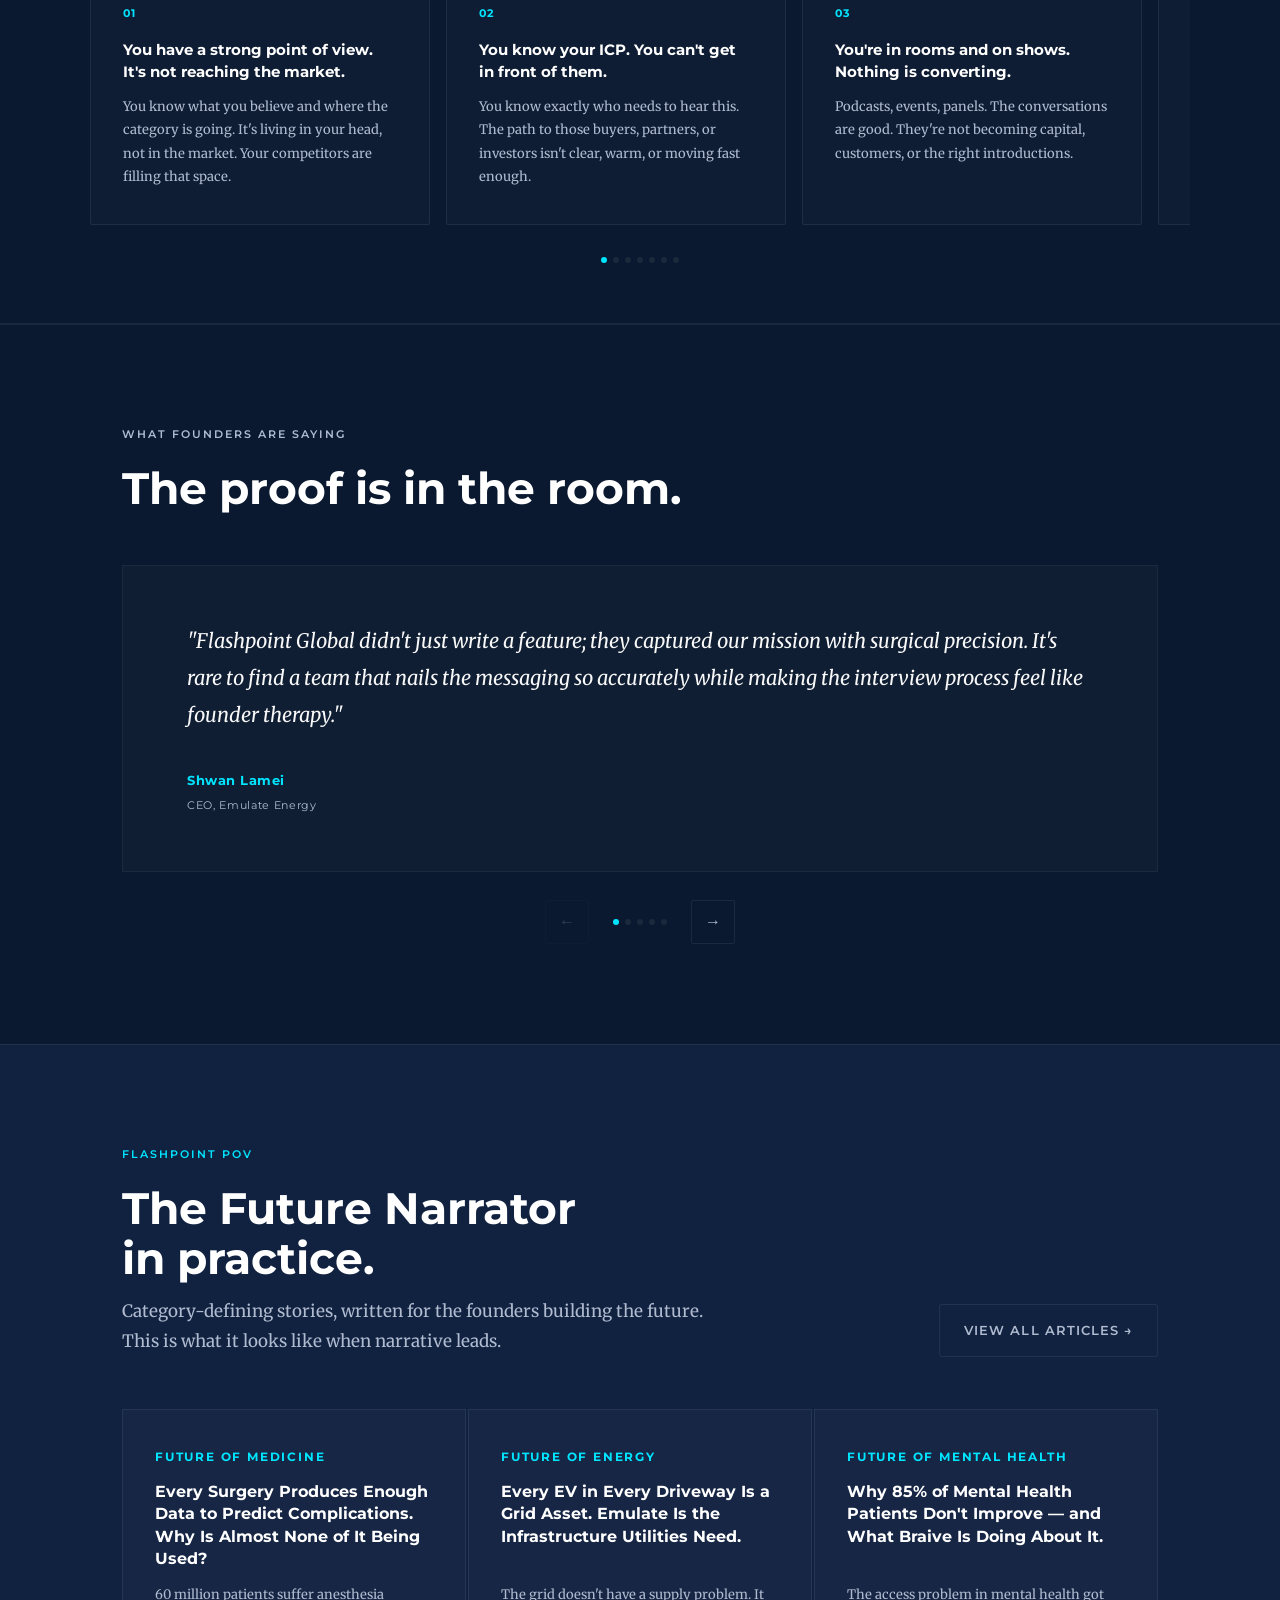
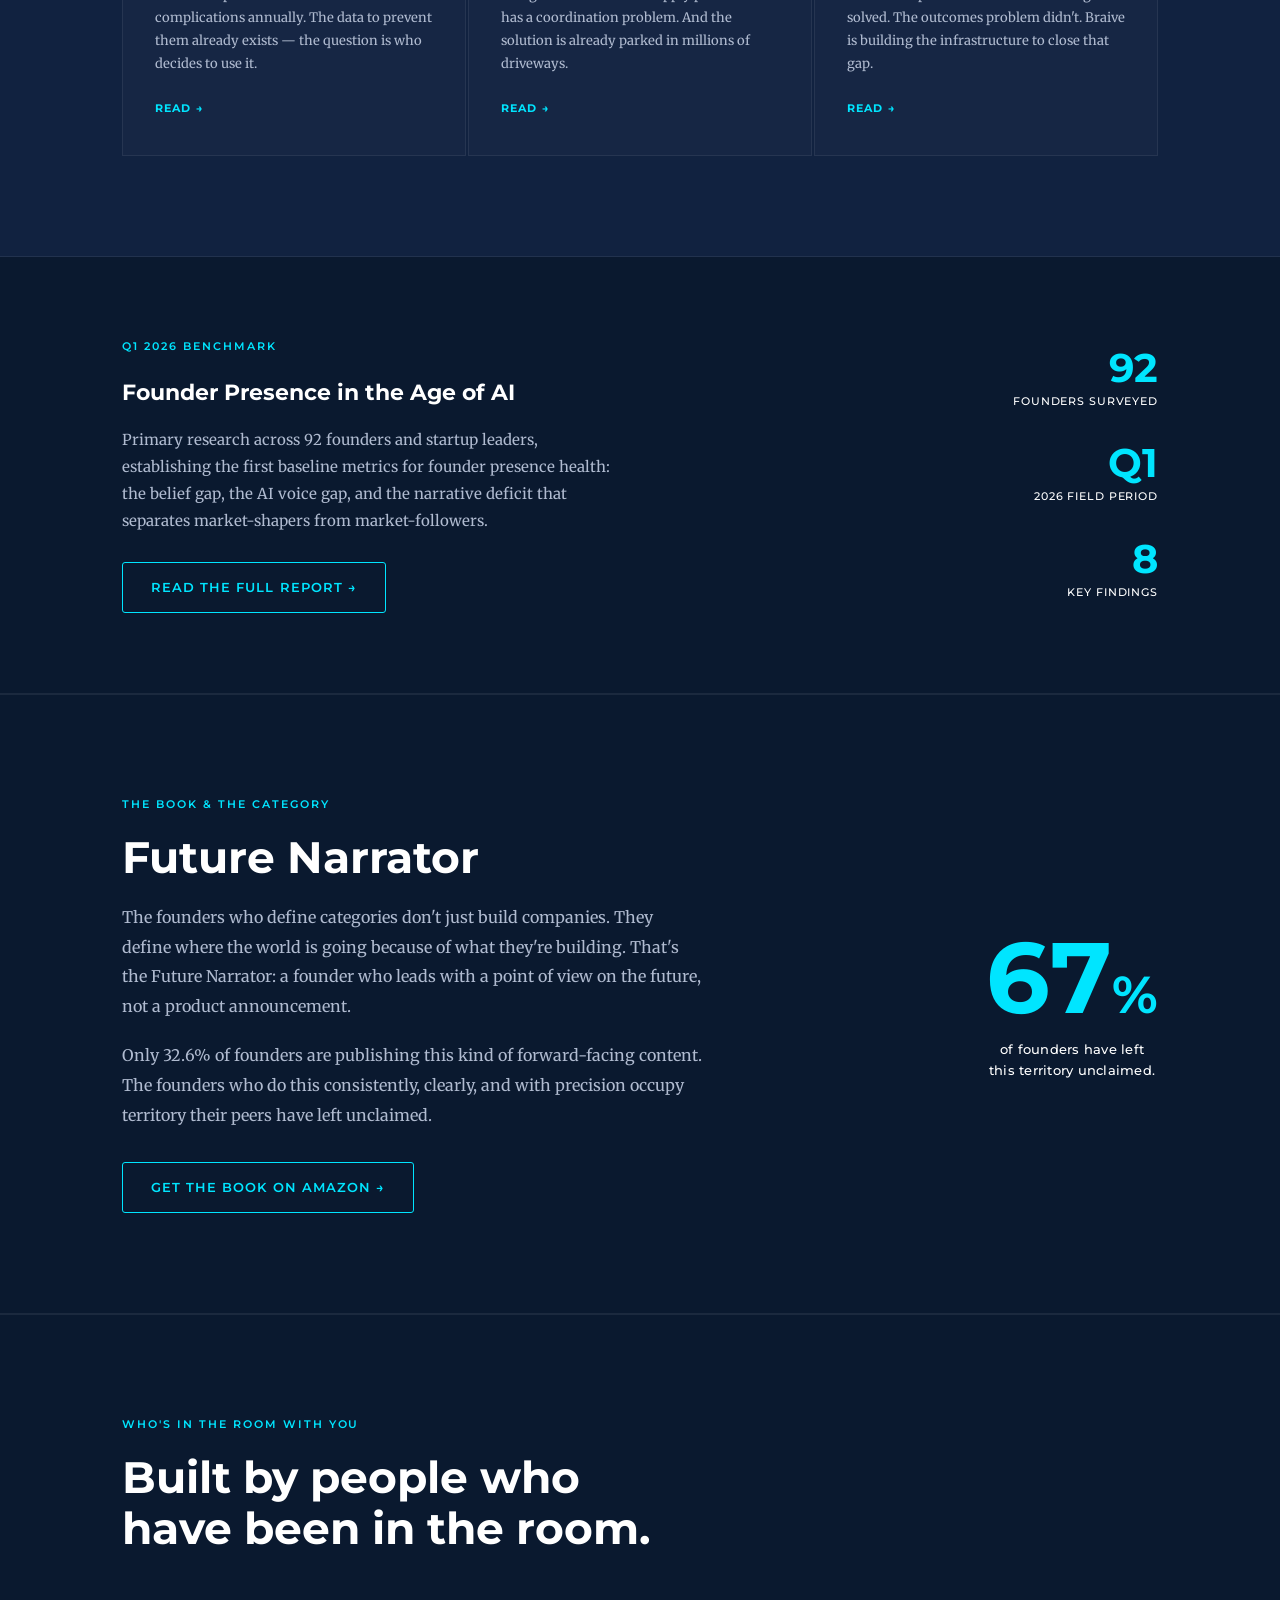
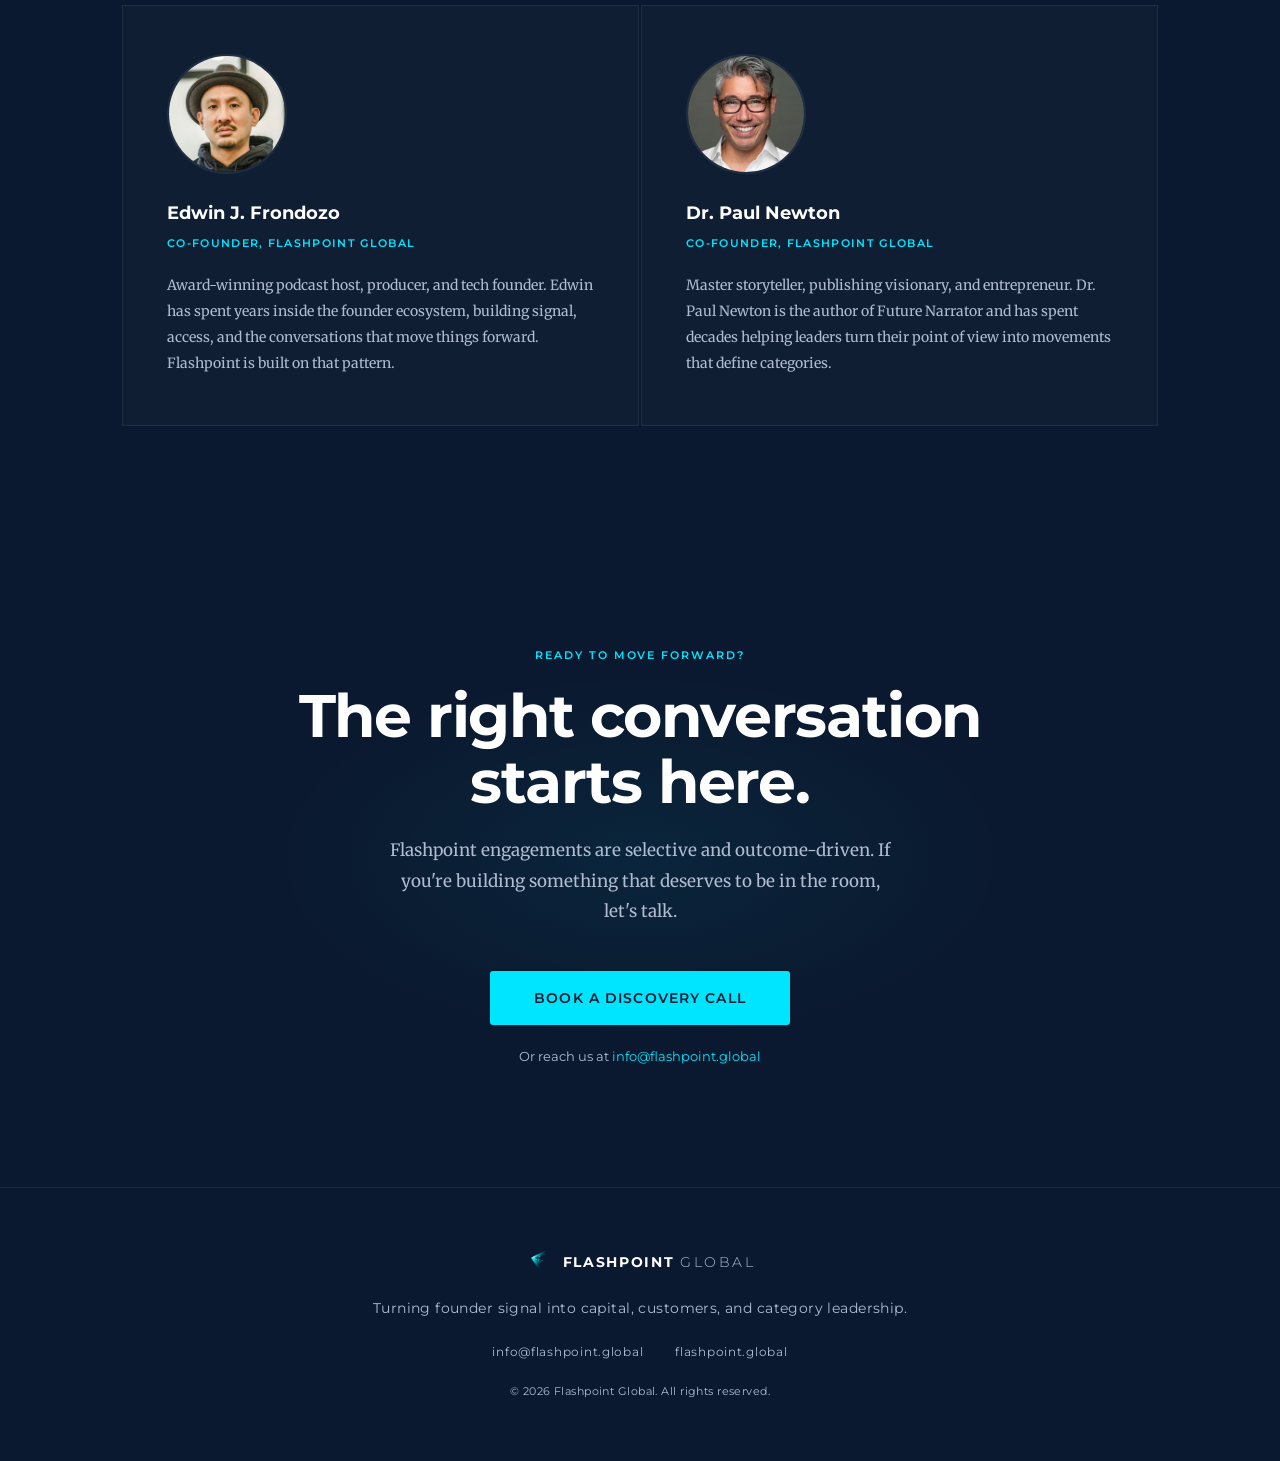
==== commit 0a2a0c4a: "add /founder-presence-report landing page with full study findings - 8 findings with real data from " ====
--- a/index.html
+++ b/index.html
@@ -356,7 +356,7 @@
         <p class="research__body">
           Primary research across 92 founders and startup leaders, establishing the first baseline metrics for founder presence health: the belief gap, the AI voice gap, and the narrative deficit that separates market-shapers from market-followers.
         </p>
-        <button class="btn btn--outline" data-tf-popup="NHj9H3q3" data-tf-iframe-props="title=Flashpoint Founder Presence Report" data-tf-medium="snippet">Request the Full Report</button>
+        <a href="/founder-presence-report" class="btn btn--outline">Read the Full Report &rarr;</a>
       </div>
       <div class="research__stats">
         <div class="research__stat">
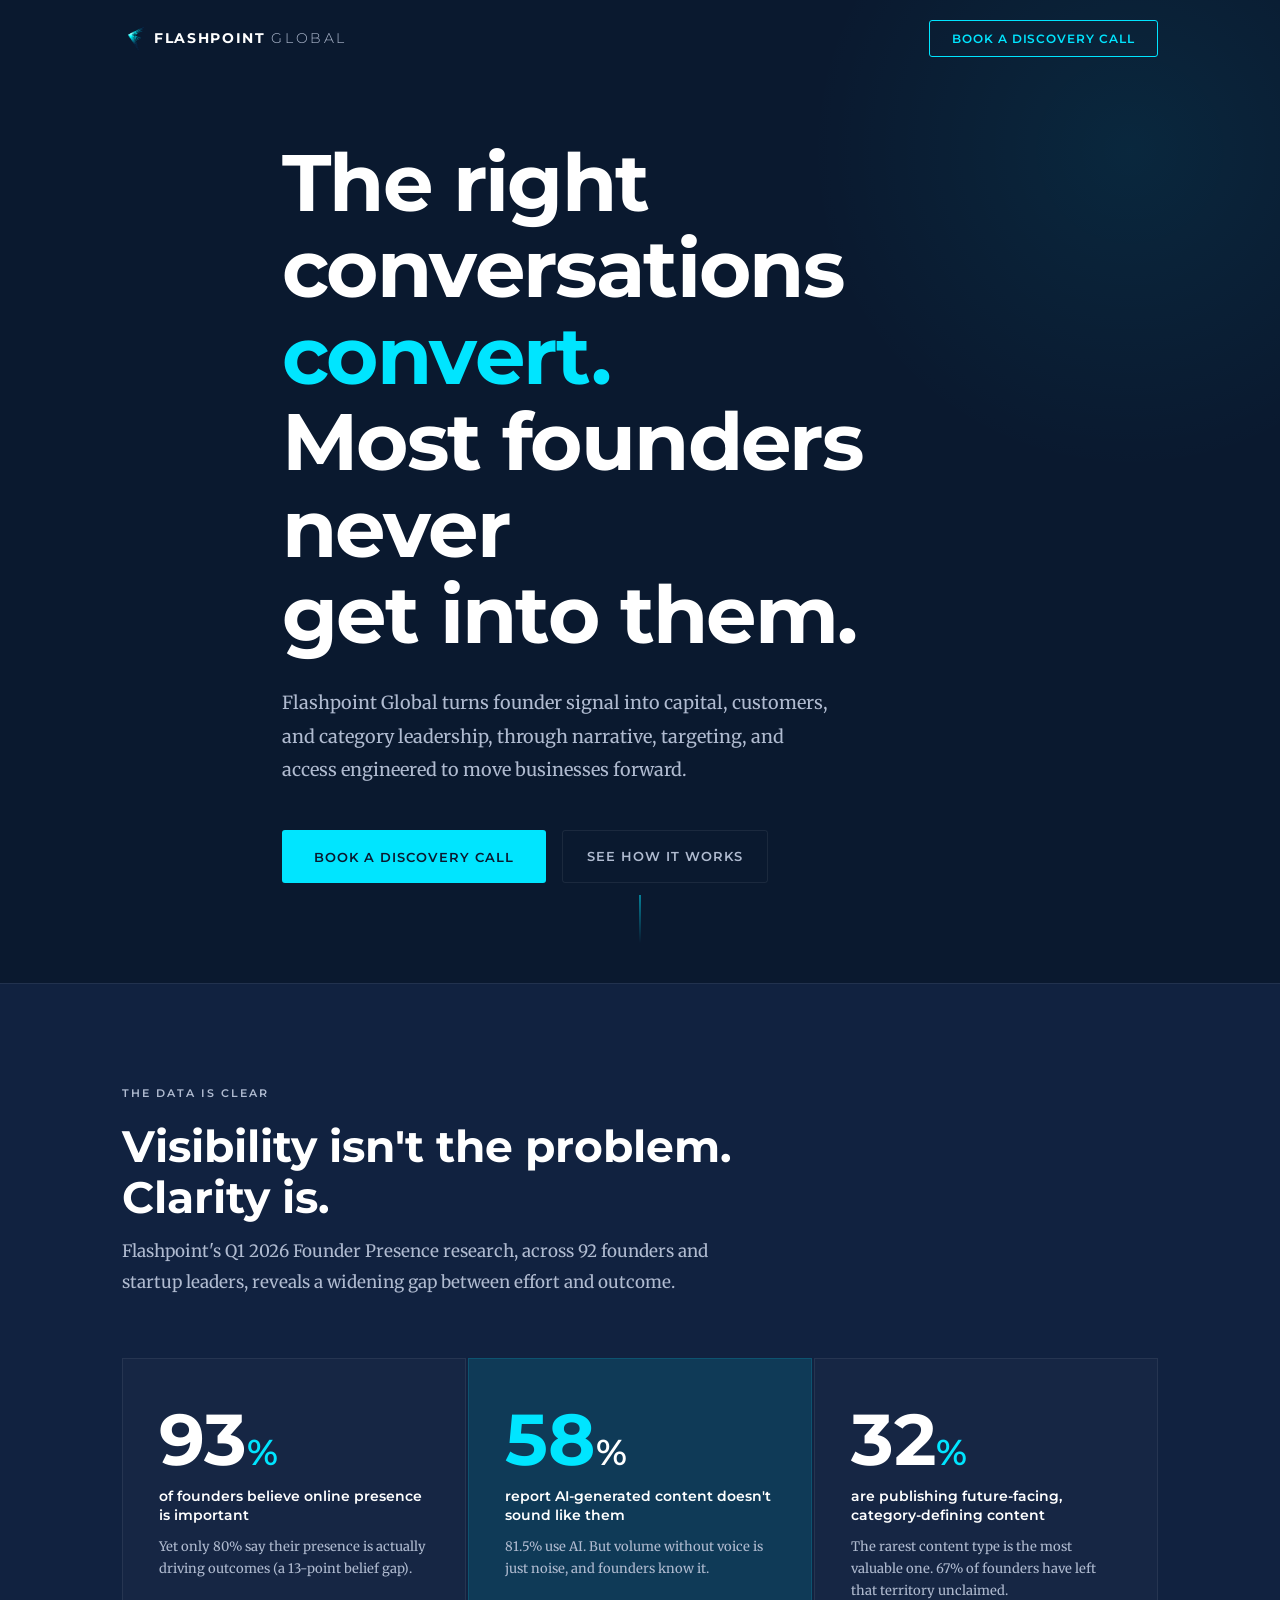
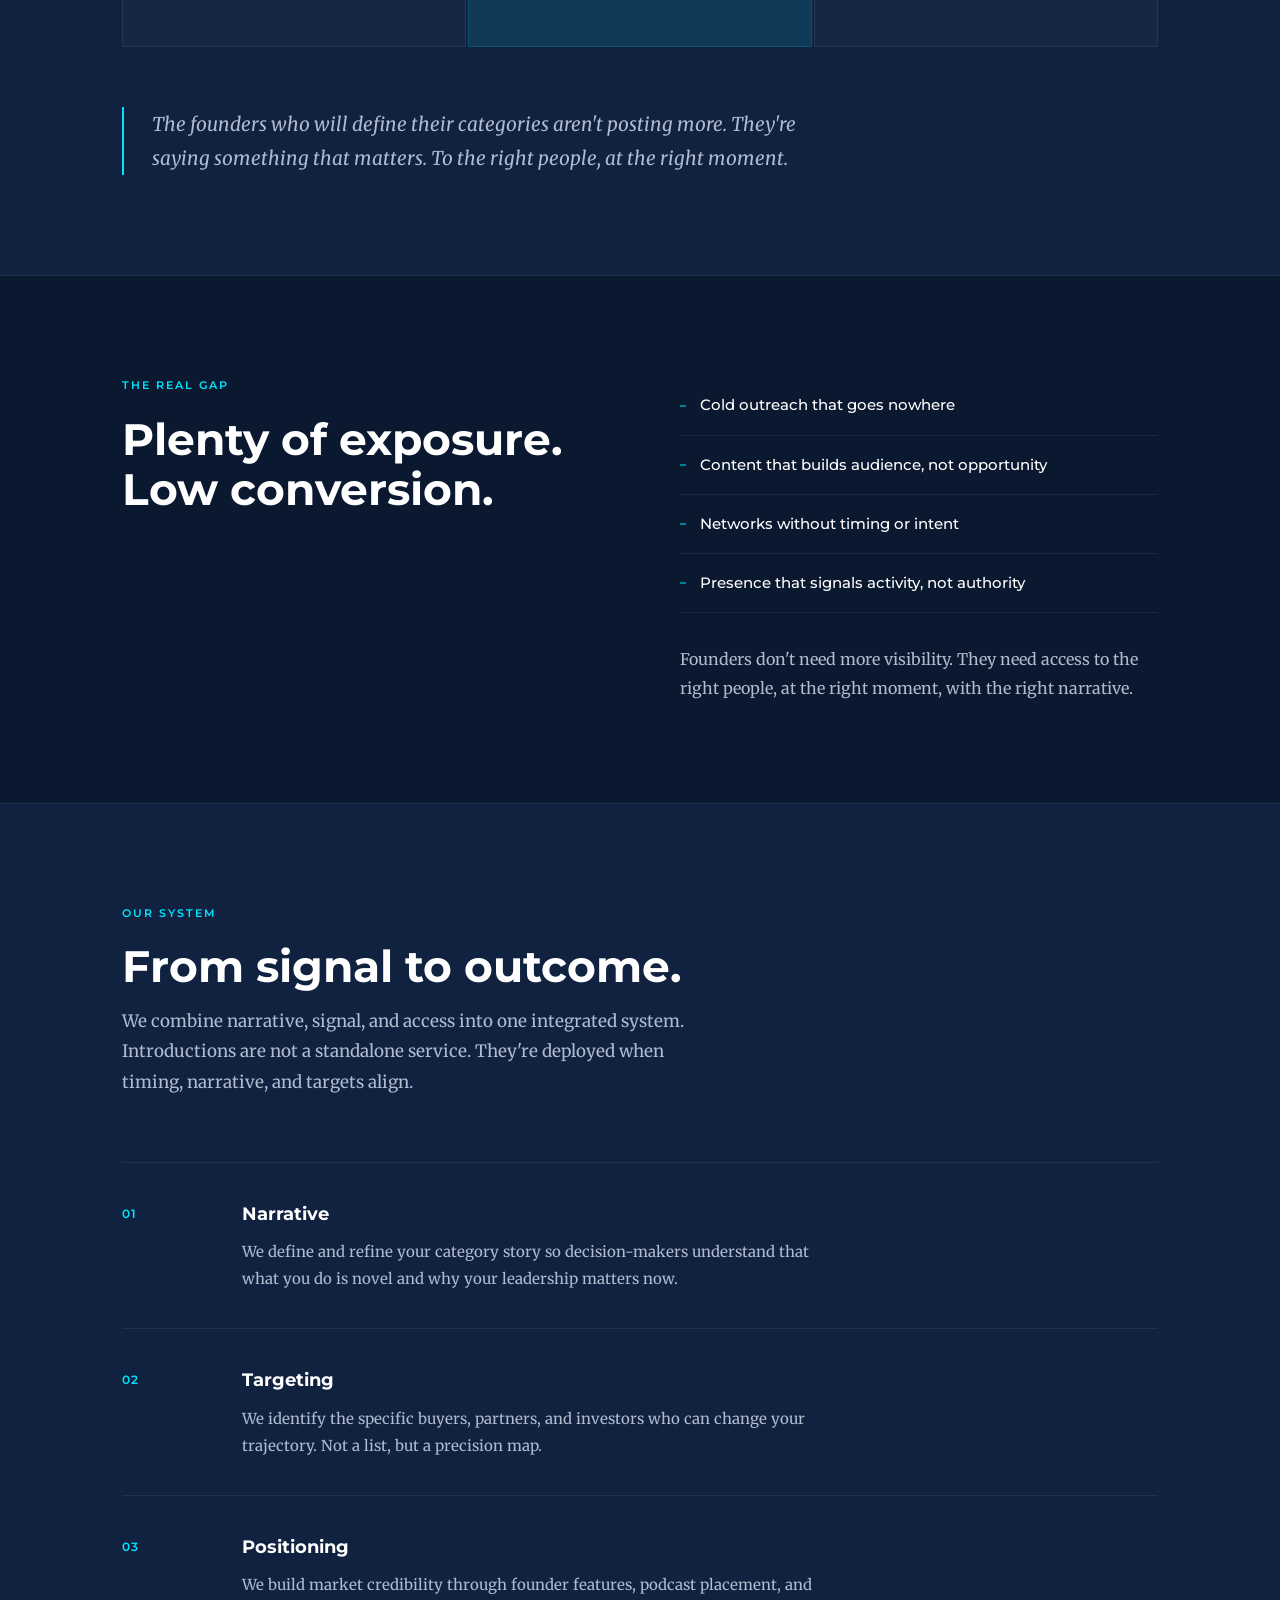
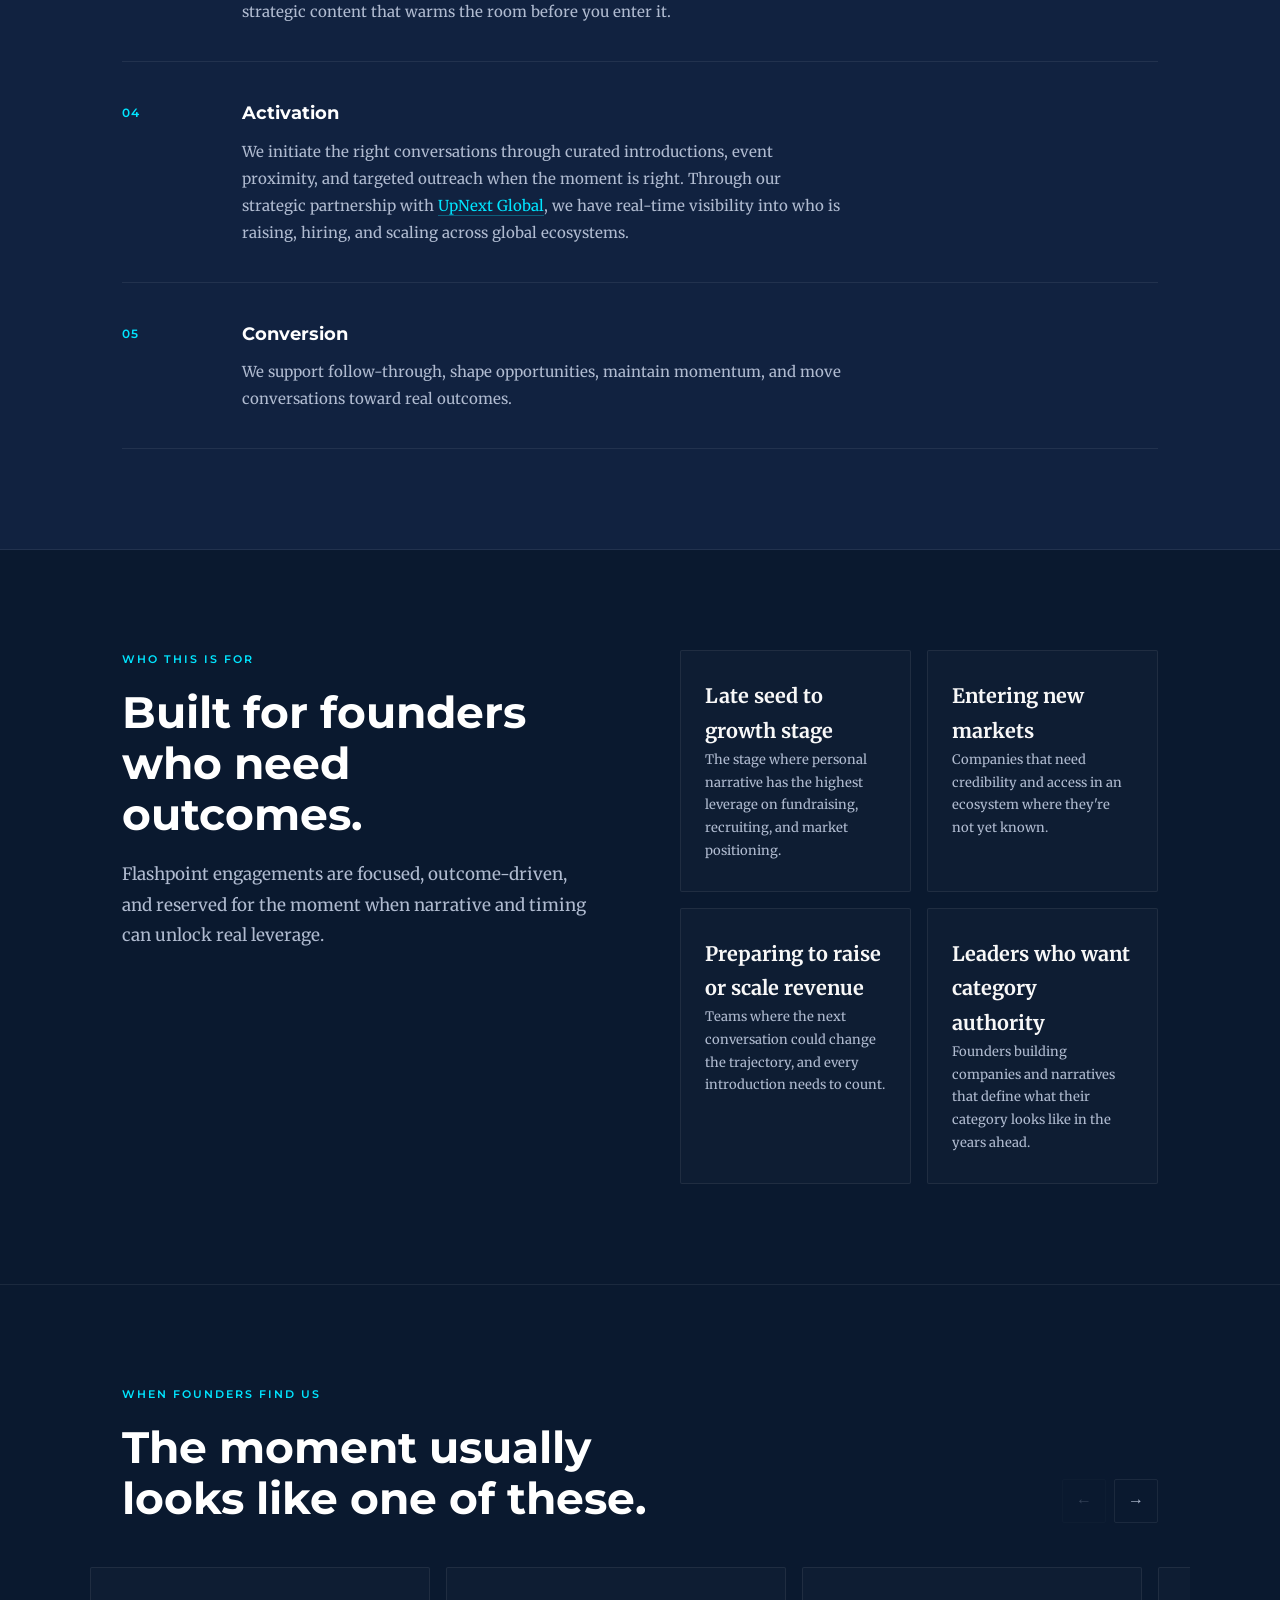
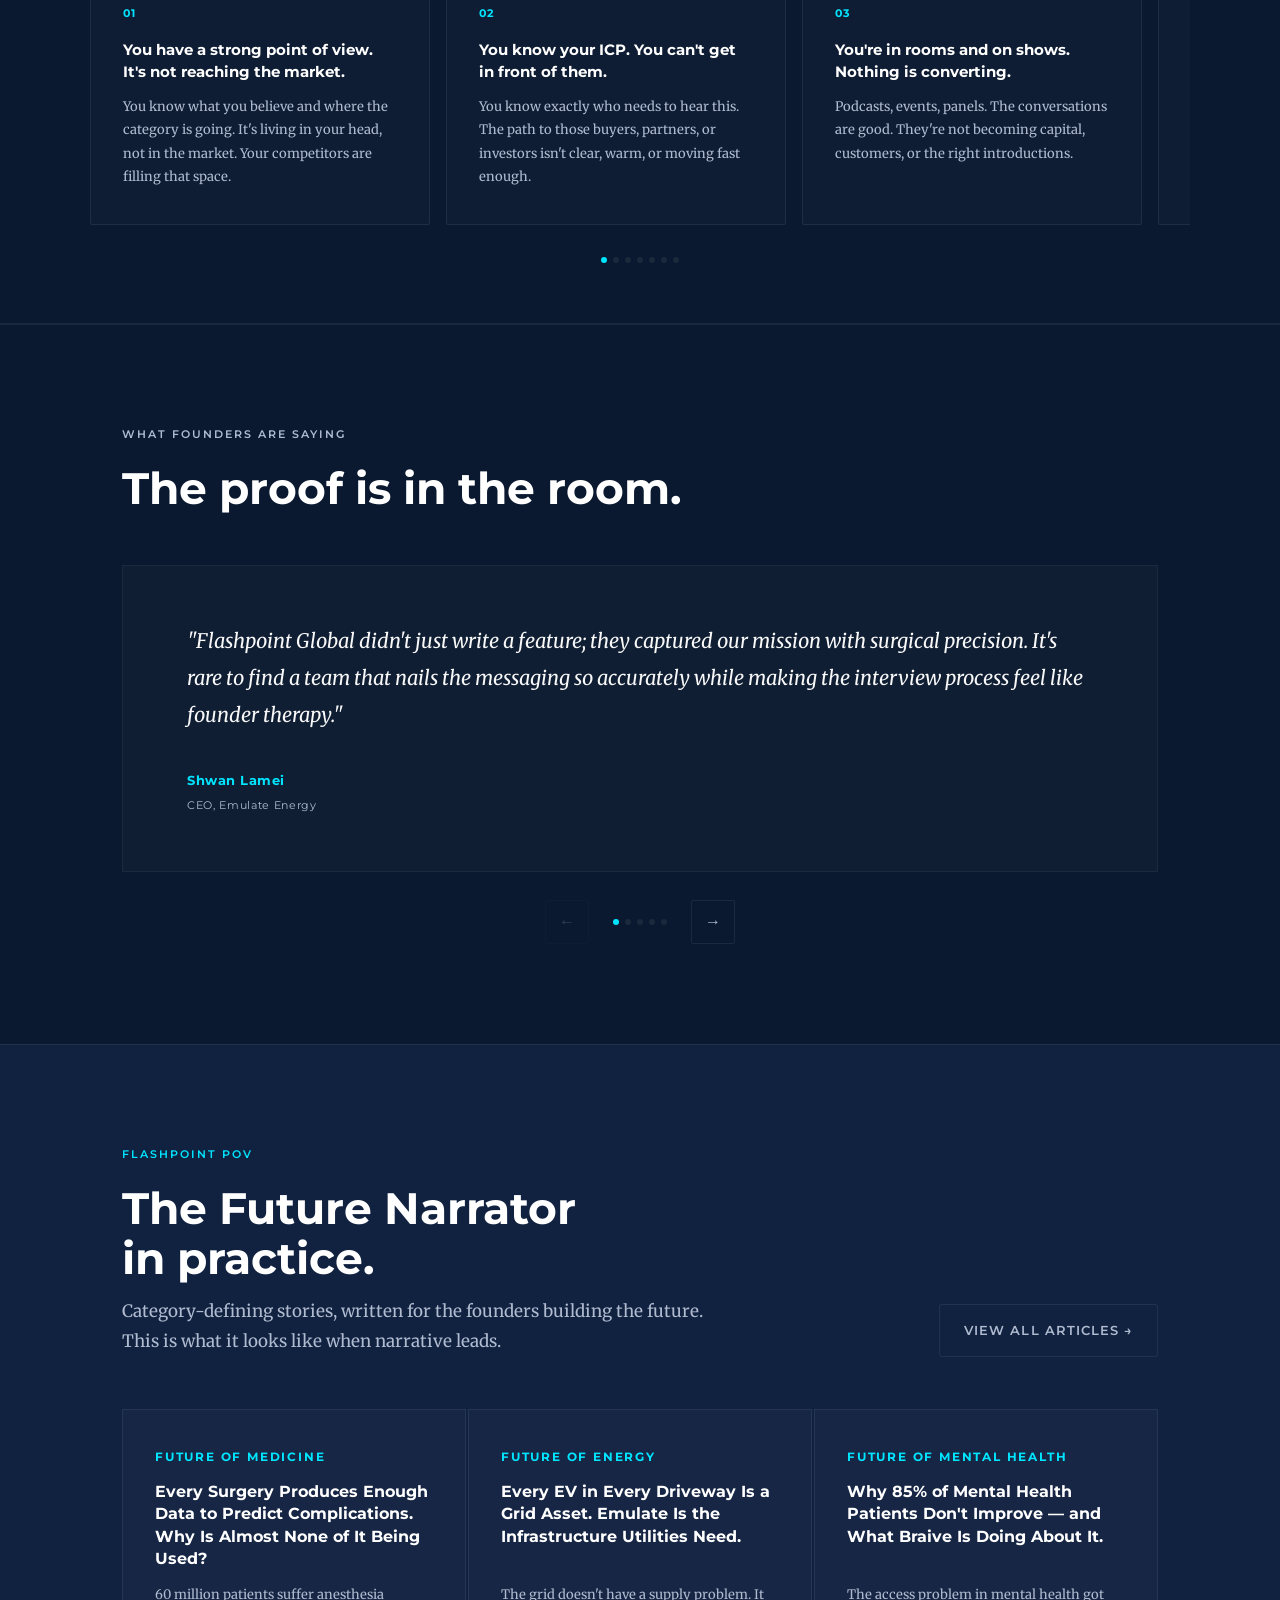
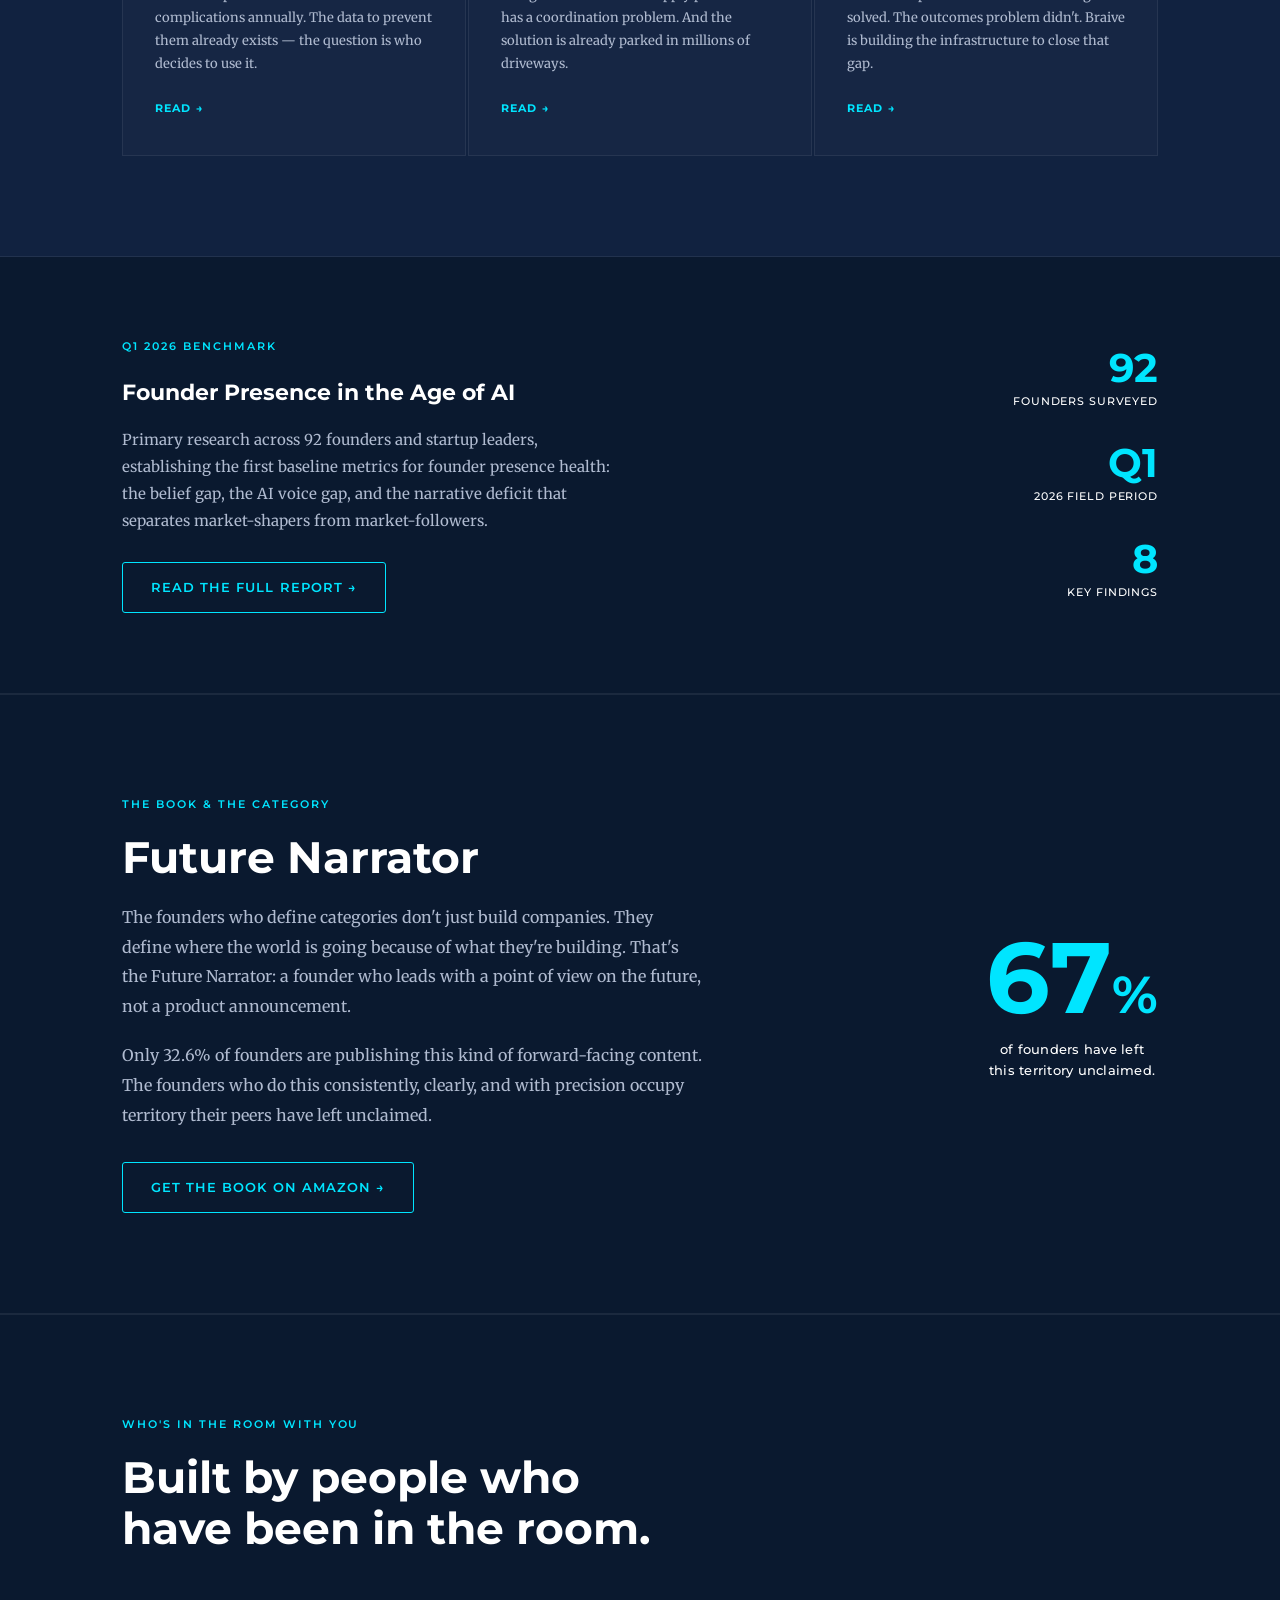
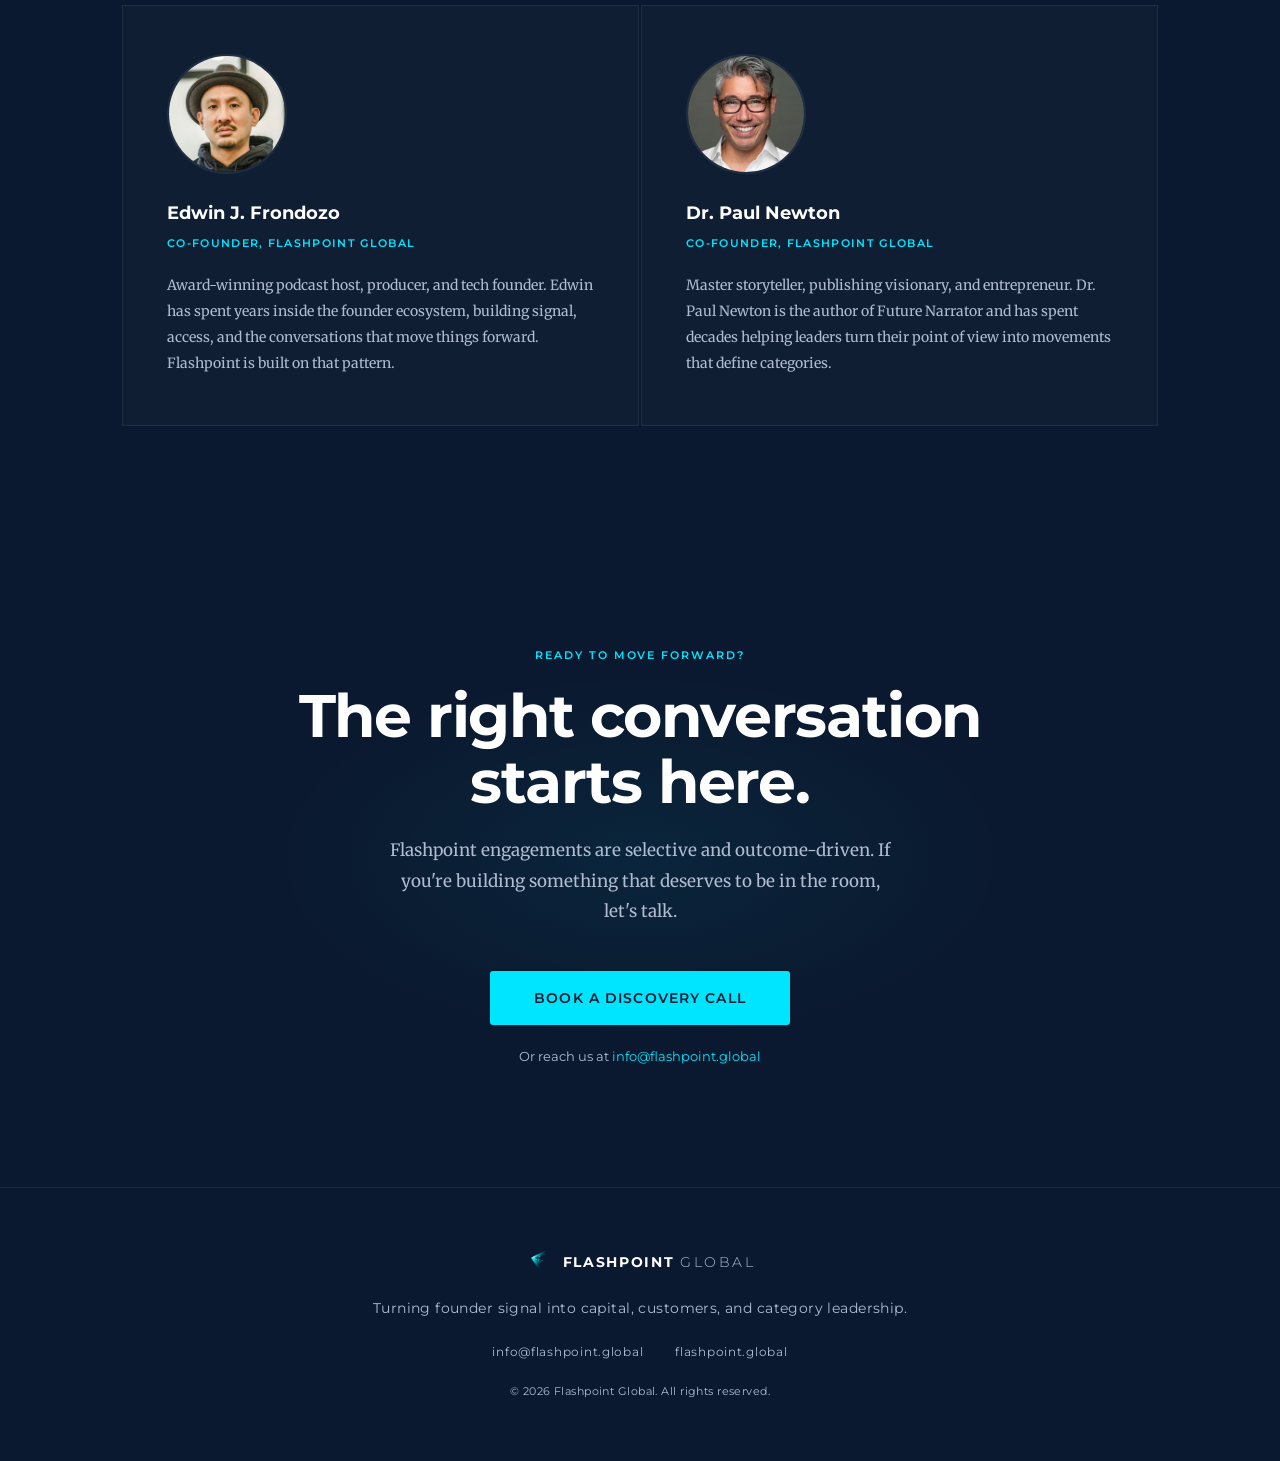
==== commit 37d33557: "Fix accessibility violations on both pages + hero 80vh - Report page: 0 violations (was 2) — underli" ====
--- a/index.html
+++ b/index.html
@@ -197,7 +197,7 @@
       </div>
     </div>
     <div class="container moments__track-wrap">
-      <div class="moments__track" id="moments-track" role="region" aria-label="Moments of leverage">
+      <div class="moments__track" id="moments-track" tabindex="0" role="region" aria-label="Moments of leverage">
 
         <div class="moment">
           <span class="moment__marker">01</span>
@@ -462,6 +462,7 @@
   </footer>
 
   <!-- WhatsApp float -->
+  <aside aria-label="WhatsApp contact">
   <a class="whatsapp-float"
      href="https://wa.me/14168340299?text=Hi%20Flashpoint%20Global%2C%20I%27d%20love%20to%20connect."
      target="_blank"
@@ -471,6 +472,7 @@
       <path d="M17.472 14.382c-.297-.149-1.758-.867-2.03-.967-.273-.099-.471-.148-.67.15-.197.297-.767.966-.94 1.164-.173.199-.347.223-.644.075-.297-.15-1.255-.463-2.39-1.475-.883-.788-1.48-1.761-1.653-2.059-.173-.297-.018-.458.13-.606.134-.133.298-.347.446-.52.149-.174.198-.298.298-.497.099-.198.05-.371-.025-.52-.075-.149-.669-1.612-.916-2.207-.242-.579-.487-.5-.669-.51-.173-.008-.371-.01-.57-.01-.198 0-.52.074-.792.372-.272.297-1.04 1.016-1.04 2.479 0 1.462 1.065 2.875 1.213 3.074.149.198 2.096 3.2 5.077 4.487.709.306 1.262.489 1.694.625.712.227 1.36.195 1.871.118.571-.085 1.758-.719 2.006-1.413.248-.694.248-1.289.173-1.413-.074-.124-.272-.198-.57-.347m-5.421 7.403h-.004a9.87 9.87 0 01-5.031-1.378l-.361-.214-3.741.982.998-3.648-.235-.374a9.86 9.86 0 01-1.51-5.26c.001-5.45 4.436-9.884 9.888-9.884 2.64 0 5.122 1.03 6.988 2.898a9.825 9.825 0 012.893 6.994c-.003 5.45-4.437 9.884-9.885 9.884m8.413-18.297A11.815 11.815 0 0012.05 0C5.495 0 .16 5.335.157 11.892c0 2.096.547 4.142 1.588 5.945L.057 24l6.305-1.654a11.882 11.882 0 005.683 1.448h.005c6.554 0 11.89-5.335 11.893-11.893a11.821 11.821 0 00-3.48-8.413z"/>
     </svg>
   </a>
+  </aside>
 
   <script src="js/main.js?v=7"></script>
   <script src="https://embed.typeform.com/next/embed.js"></script>
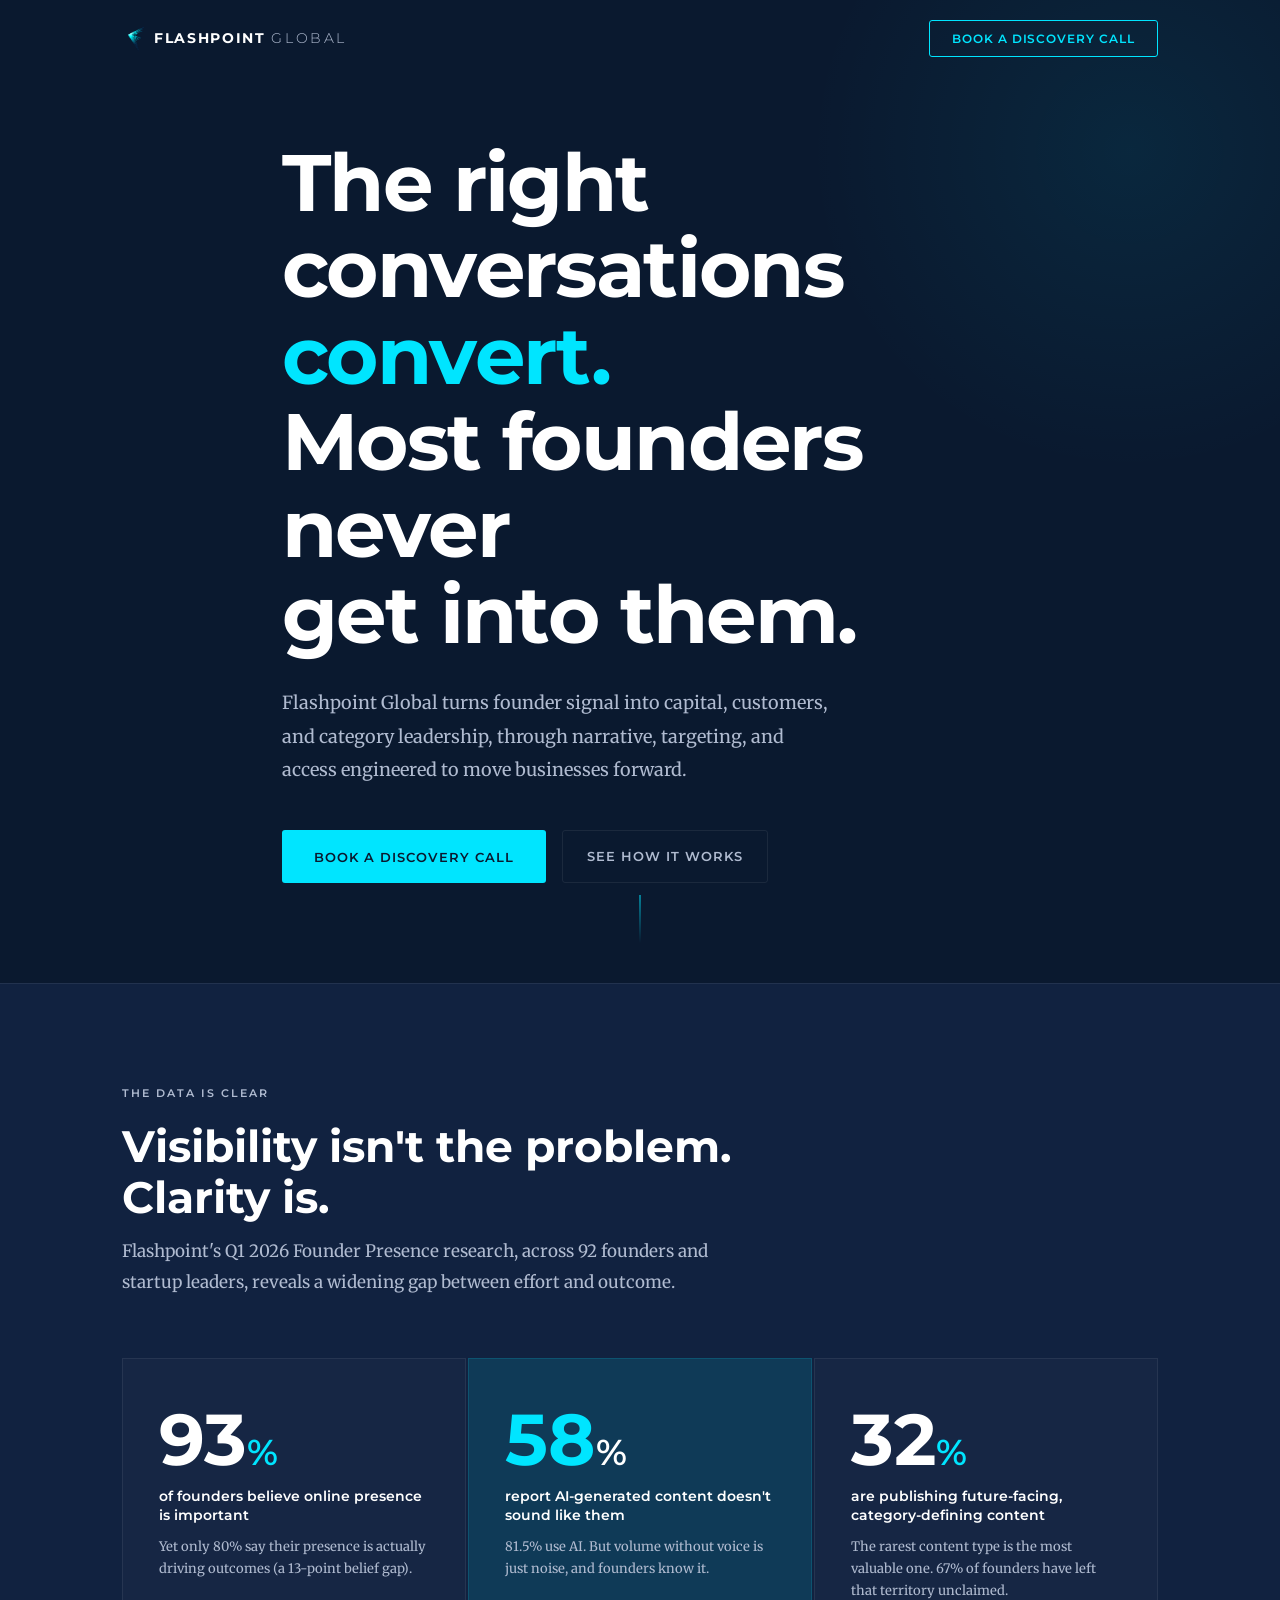
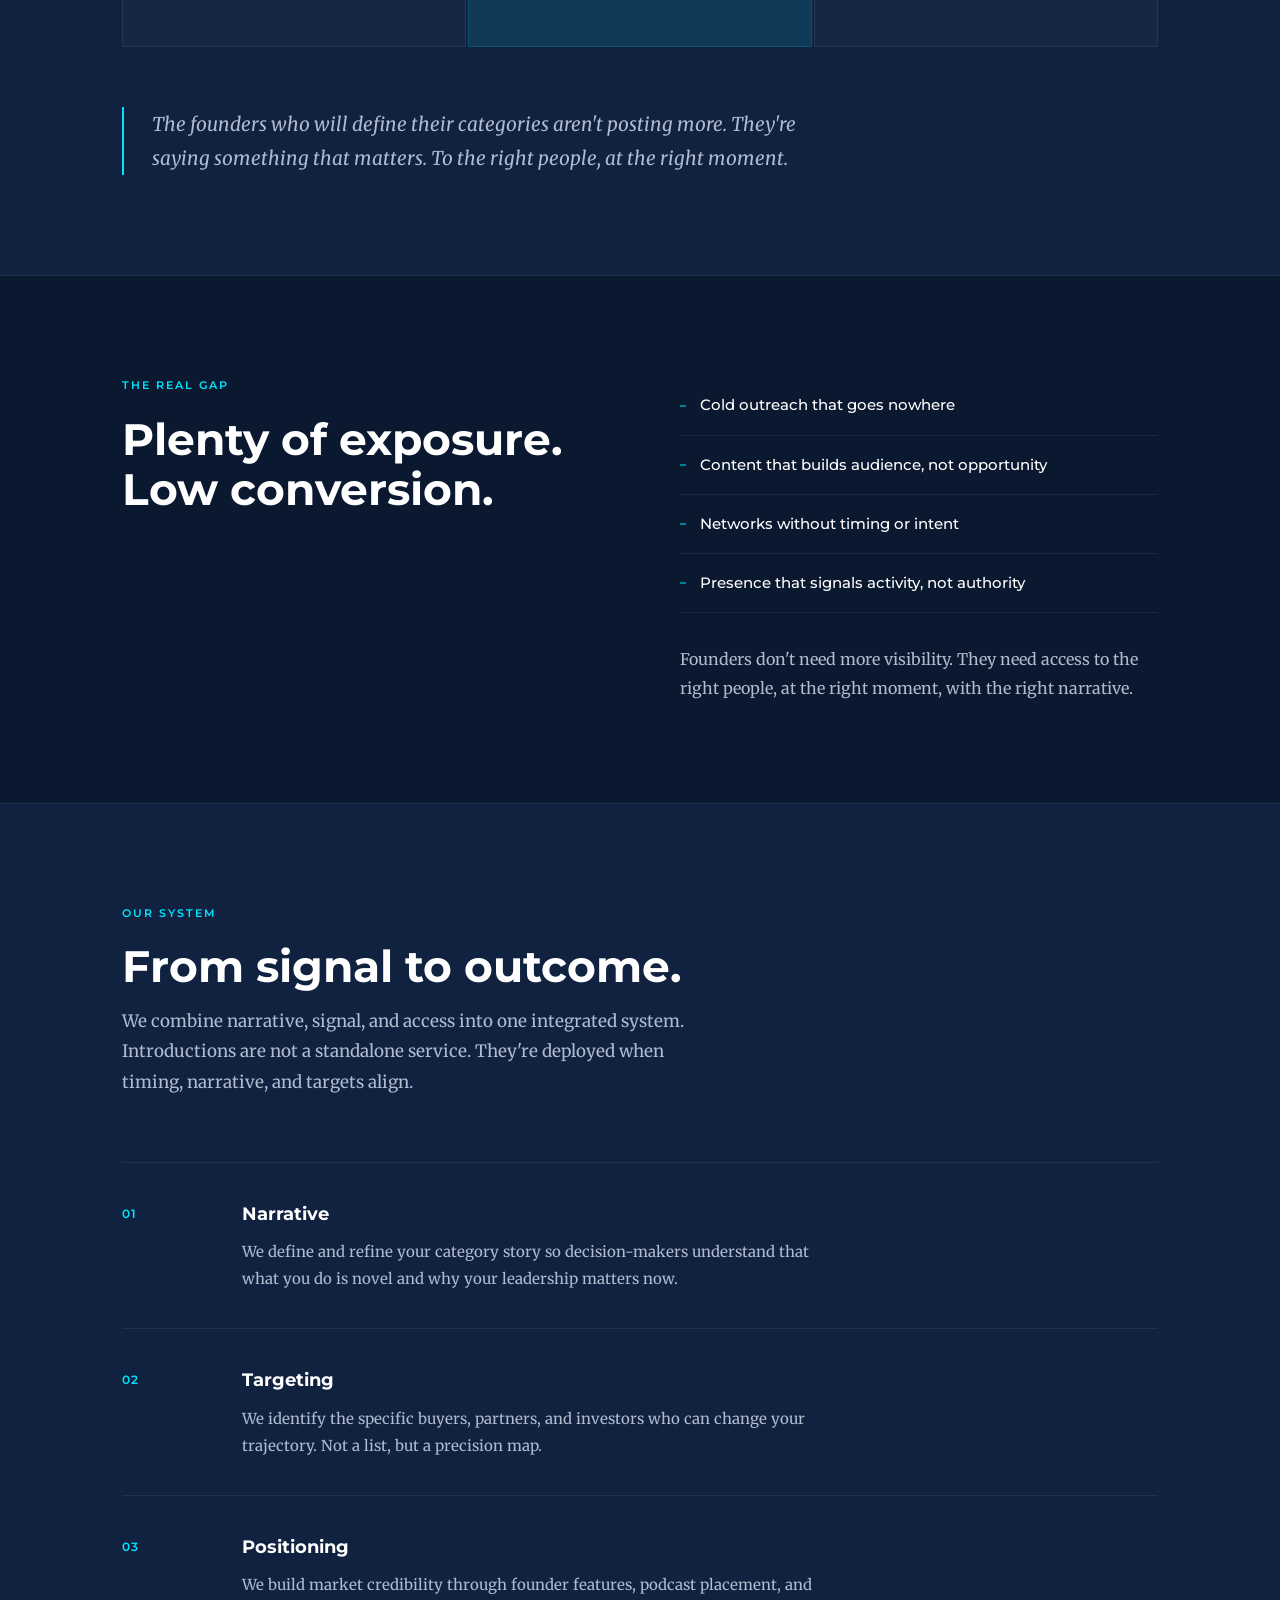
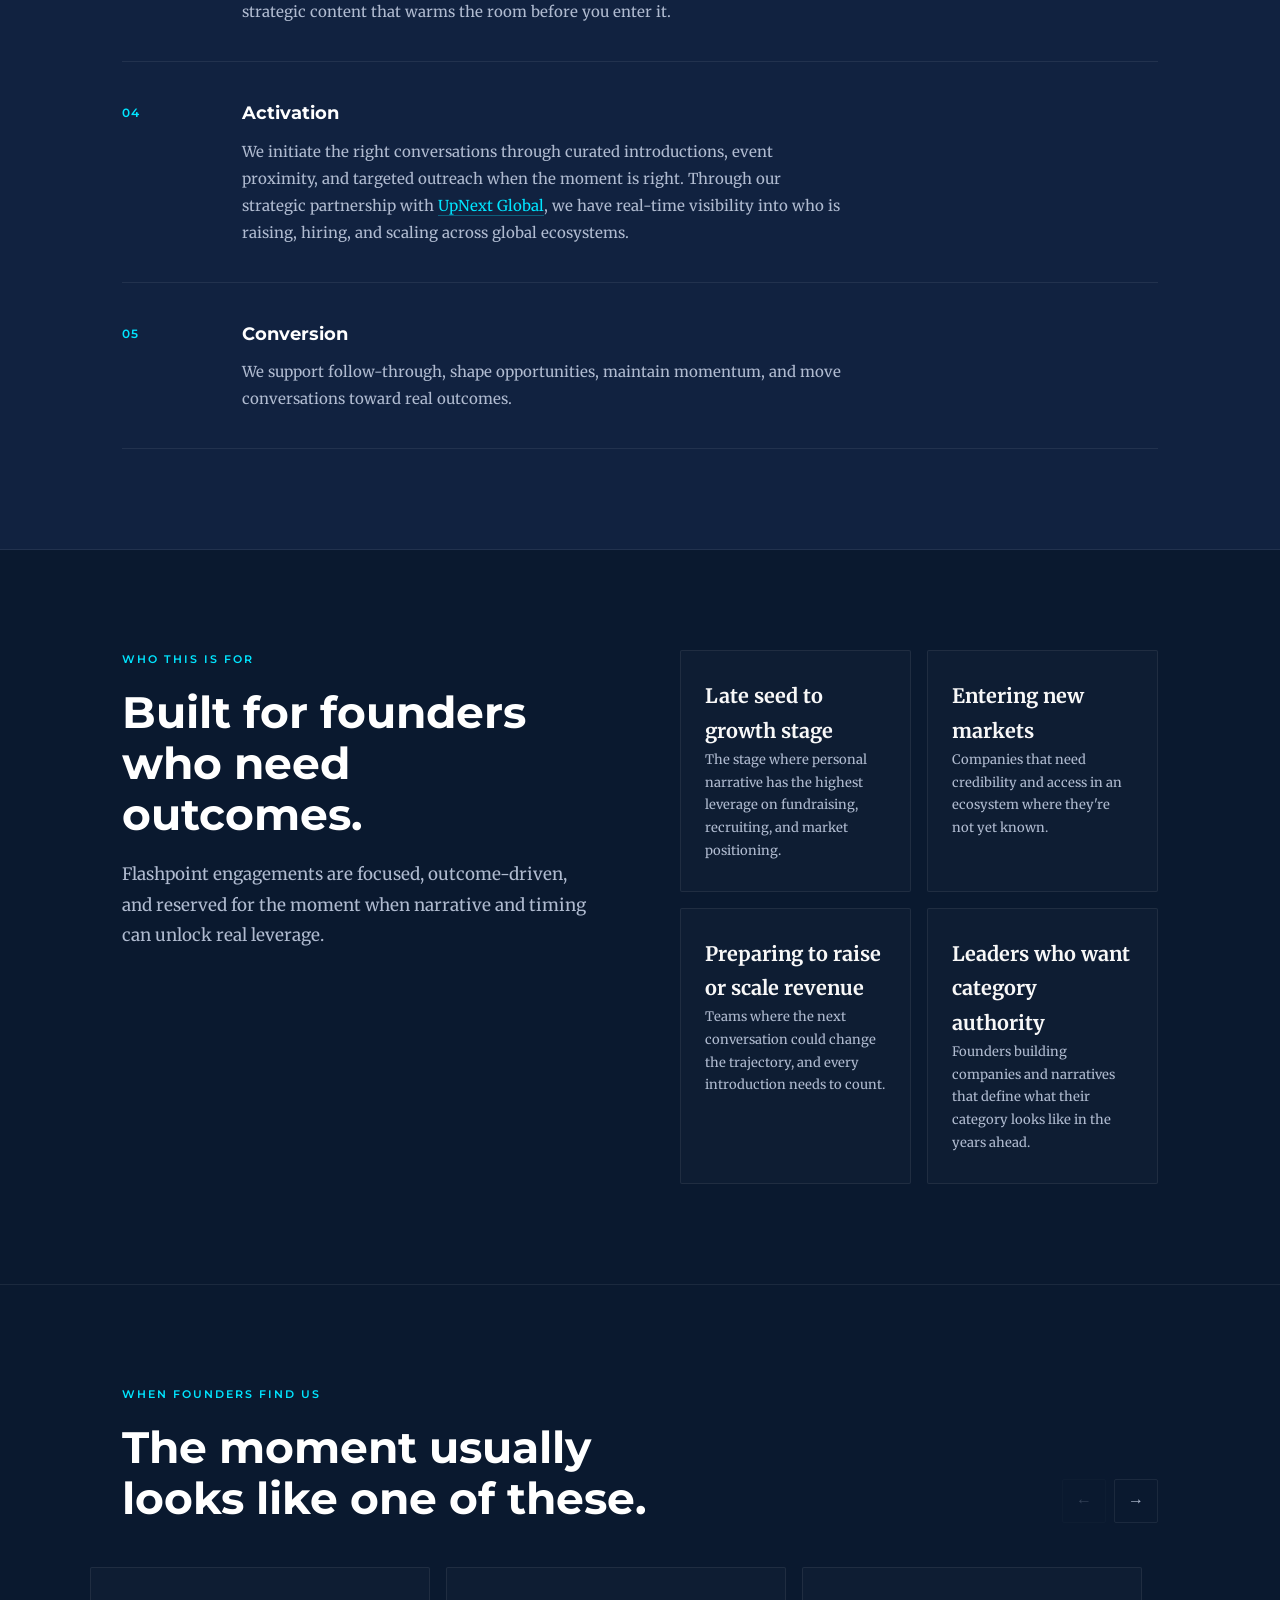
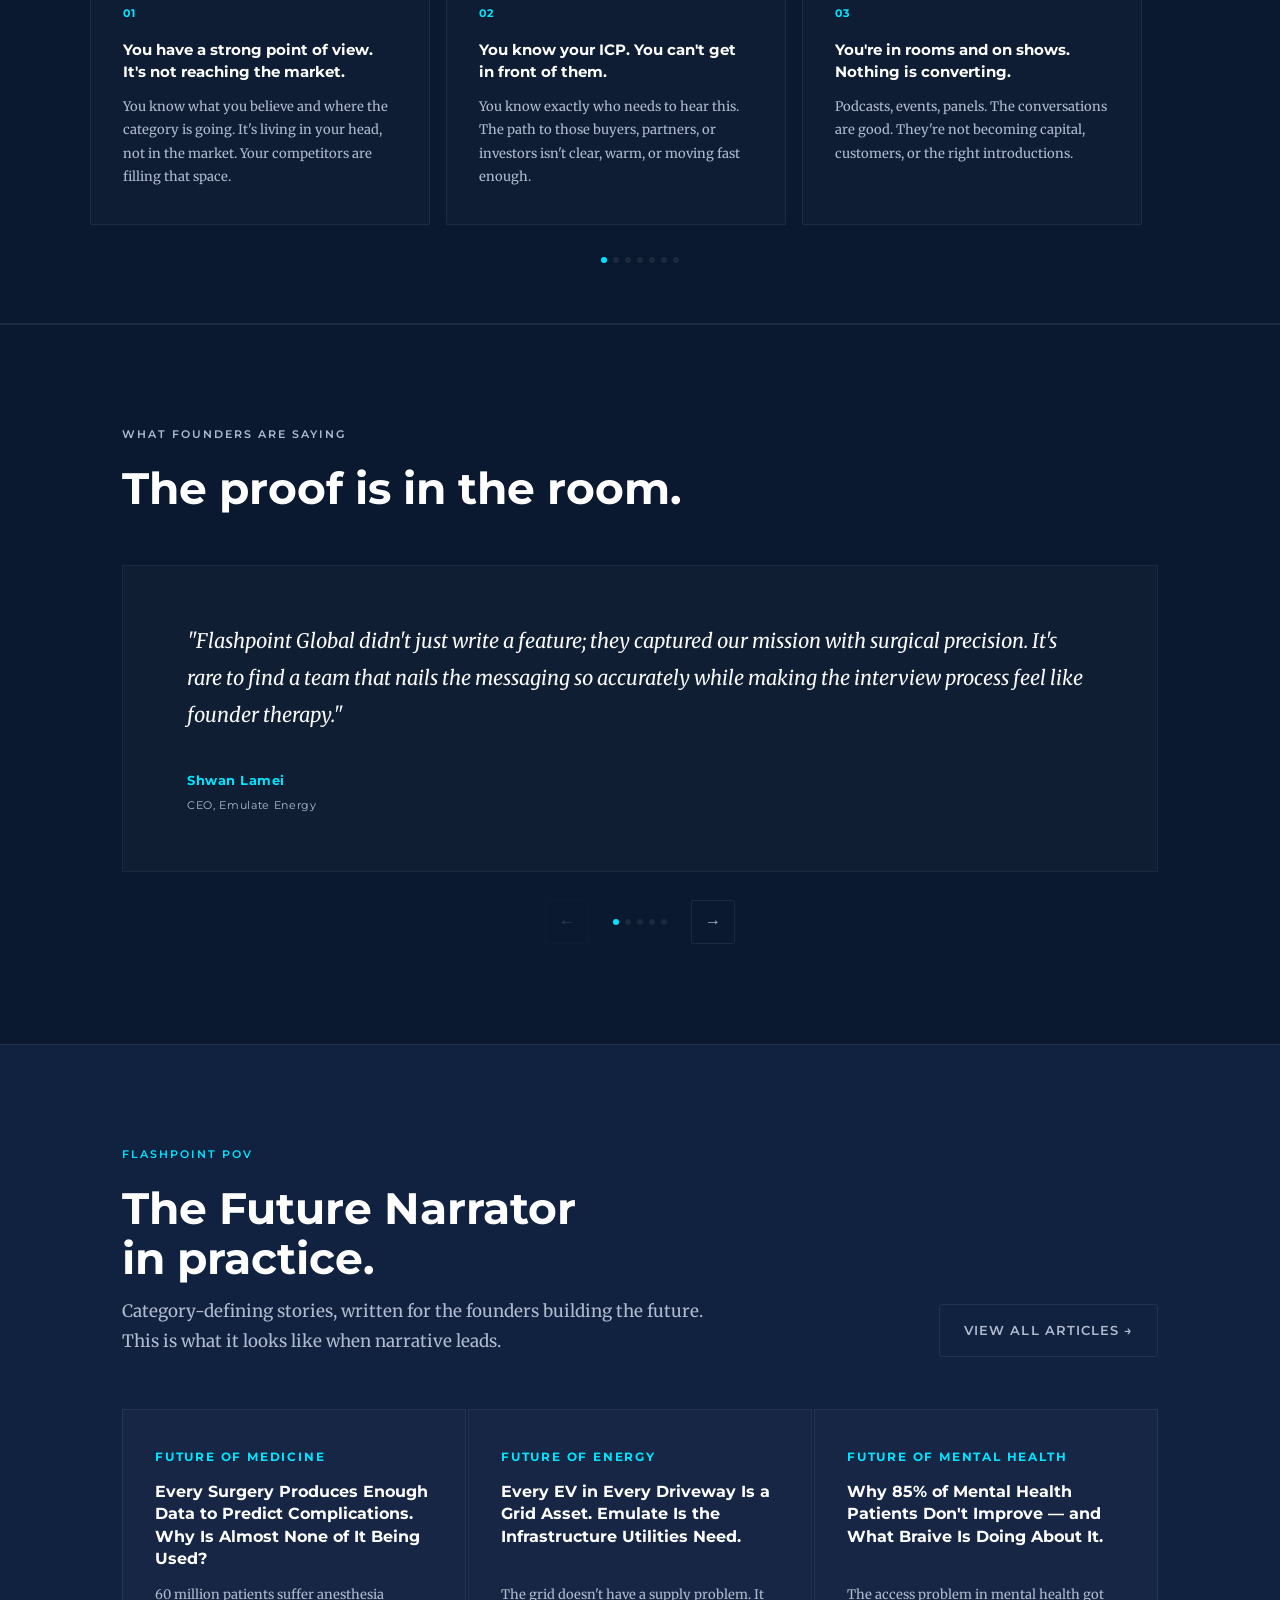
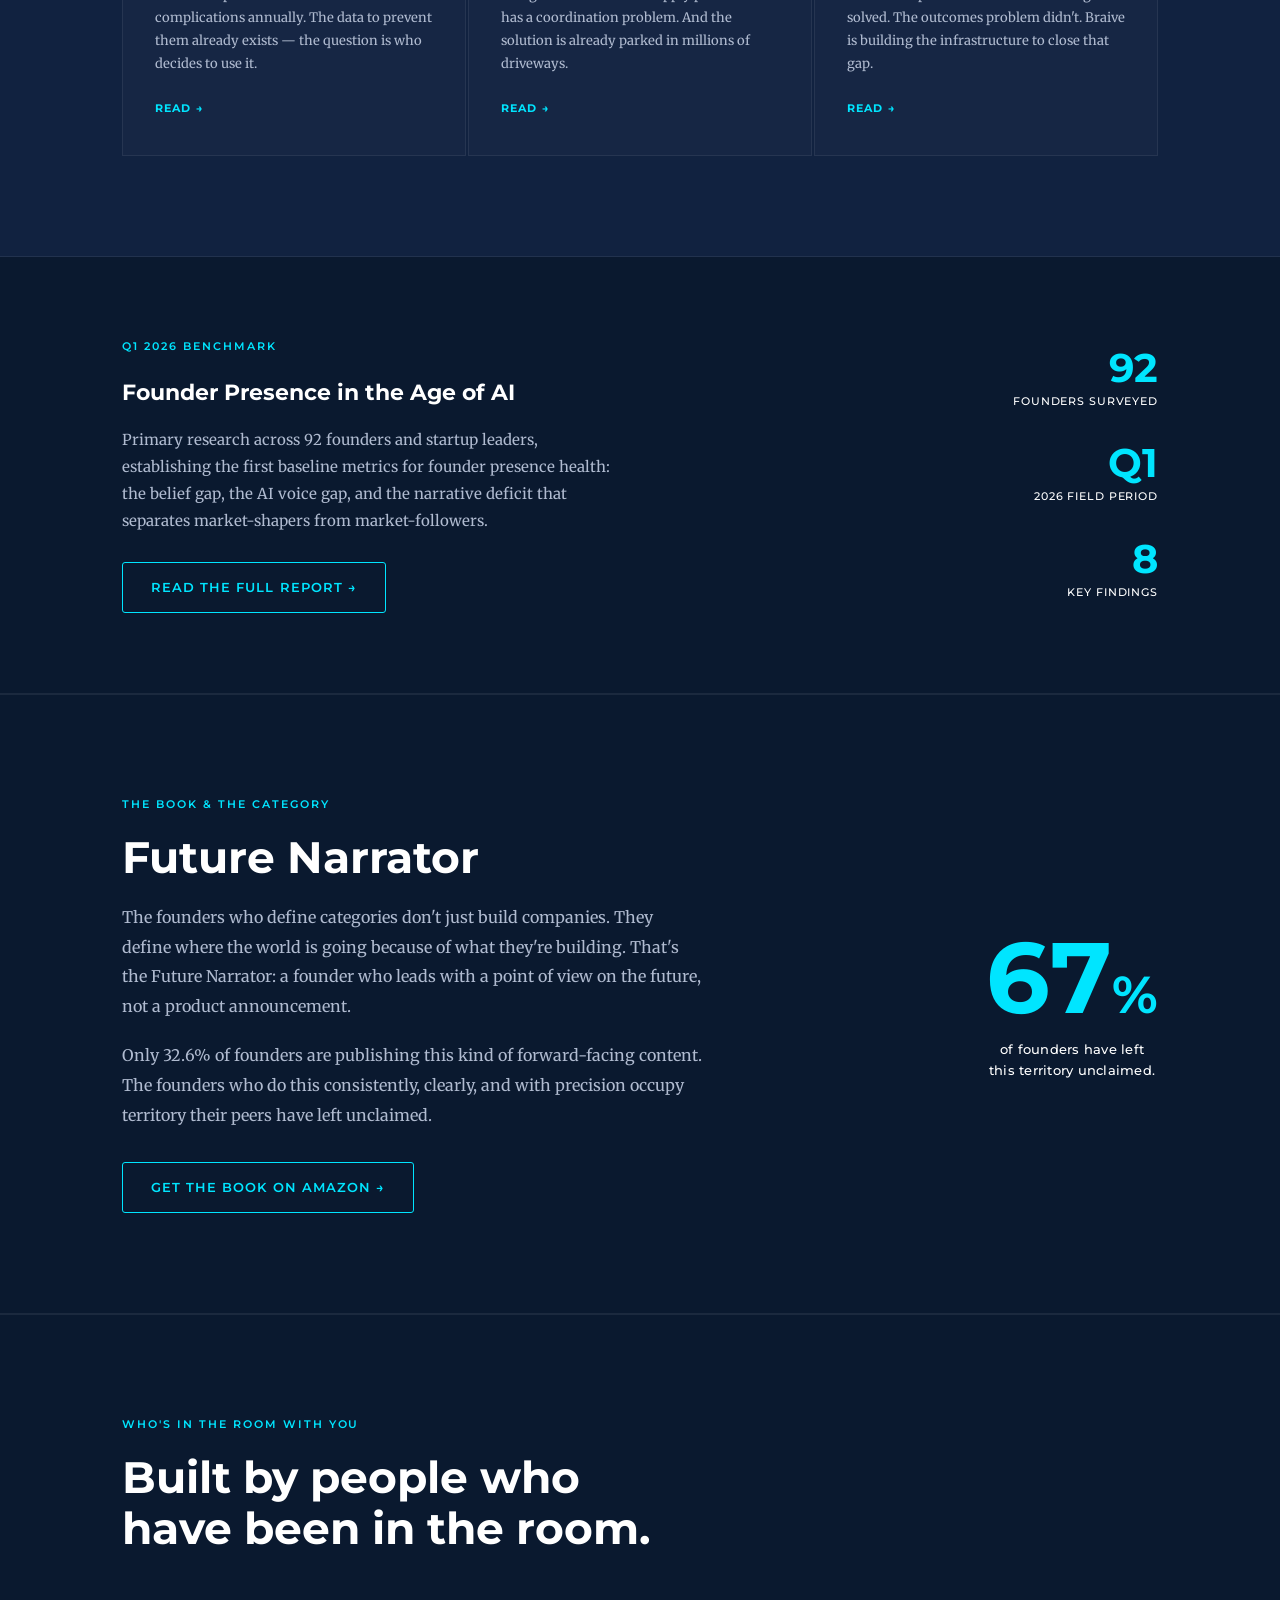
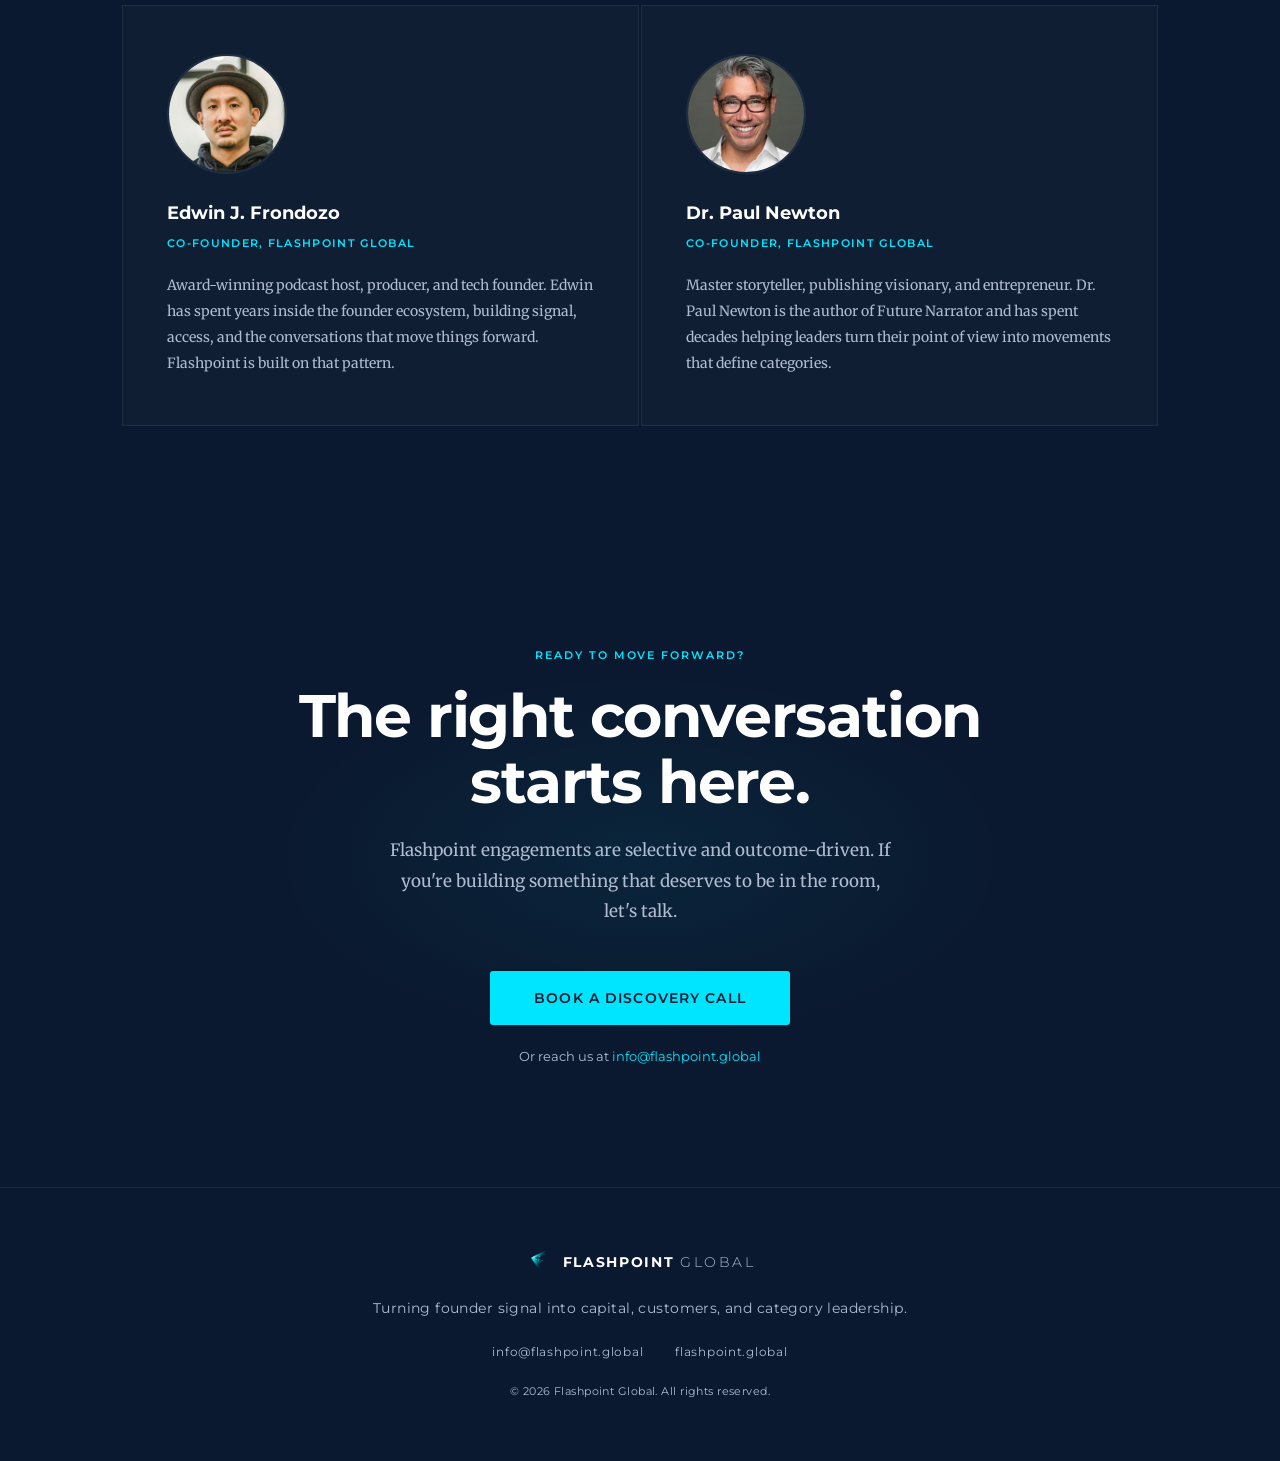
==== commit 5efebc48: "Add subtle load + scroll animations to home page - Staggered hero fade-in (h1, subtitle, CTAs) match" ====
--- a/index.html
+++ b/index.html
@@ -35,15 +35,15 @@
   <section class="hero">
     <div class="hero__bg-glow"></div>
     <div class="container hero__content">
-      <h1 class="hero__headline">
+      <h1 class="hero__headline hero-fade">
         The right conversations<br />
         <span class="accent">convert.</span><br />
         Most founders never<br />get into them.
       </h1>
-      <p class="hero__sub">
+      <p class="hero__sub hero-fade">
         Flashpoint Global turns founder signal into capital, customers, and category leadership, through narrative, targeting, and access engineered to move businesses forward.
       </p>
-      <div class="hero__ctas">
+      <div class="hero__ctas hero-fade">
         <button class="btn btn--primary" data-tf-popup="WIQuGJMo" data-tf-iframe-props="title=Flashpoint Discovery Call" data-tf-medium="snippet">Book a Discovery Call</button>
         <a href="#how" class="btn btn--ghost">See how it works</a>
       </div>
--- a/css/style.css
+++ b/css/style.css
@@ -1270,13 +1270,26 @@
 /* ─── Scroll Animations ─────────────────────────────────────── */
 .fade-up {
   opacity: 0;
-  transform: translateY(20px);
-  transition: opacity 0.5s ease, transform 0.5s ease;
+  transform: translateY(16px);
+  transition: opacity 0.6s ease, transform 0.6s ease;
 }
 .fade-up.visible {
   opacity: 1;
   transform: translateY(0);
 }
+
+/* Hero staggered load animation */
+@keyframes heroFadeIn {
+  from { opacity: 0; transform: translateY(12px); }
+  to   { opacity: 1; transform: translateY(0); }
+}
+.hero-fade {
+  opacity: 0;
+  animation: heroFadeIn 0.7s ease forwards;
+}
+.hero-fade:nth-child(1) { animation-delay: 0.1s; }
+.hero-fade:nth-child(2) { animation-delay: 0.3s; }
+.hero-fade:nth-child(3) { animation-delay: 0.5s; }
 
 /* ─── RESPONSIVE ────────────────────────────────────────────── */
 @media (max-width: 900px) {
@@ -1380,4 +1393,5 @@
   }
   html { scroll-behavior: auto; }
   .fade-up { opacity: 1 !important; transform: none !important; }
-}
+  .hero-fade { opacity: 1 !important; animation: none !important; }
+}
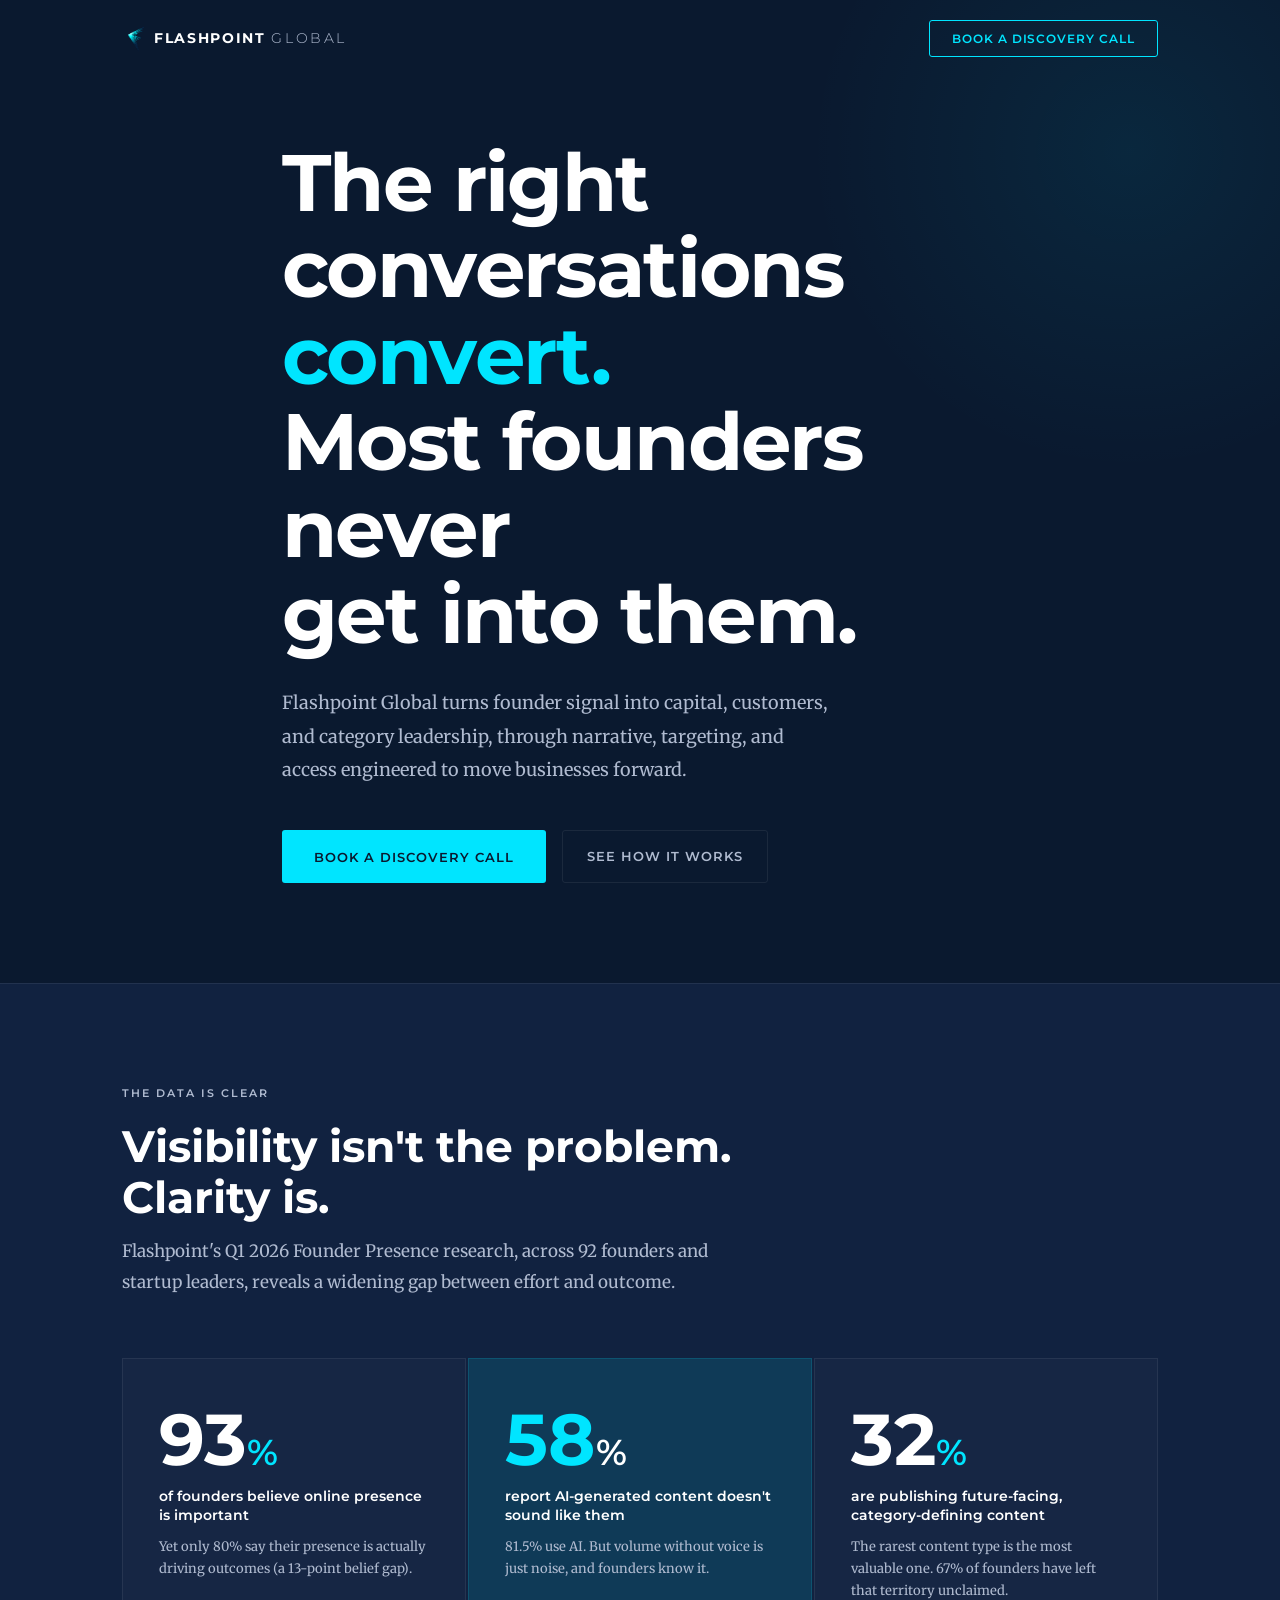
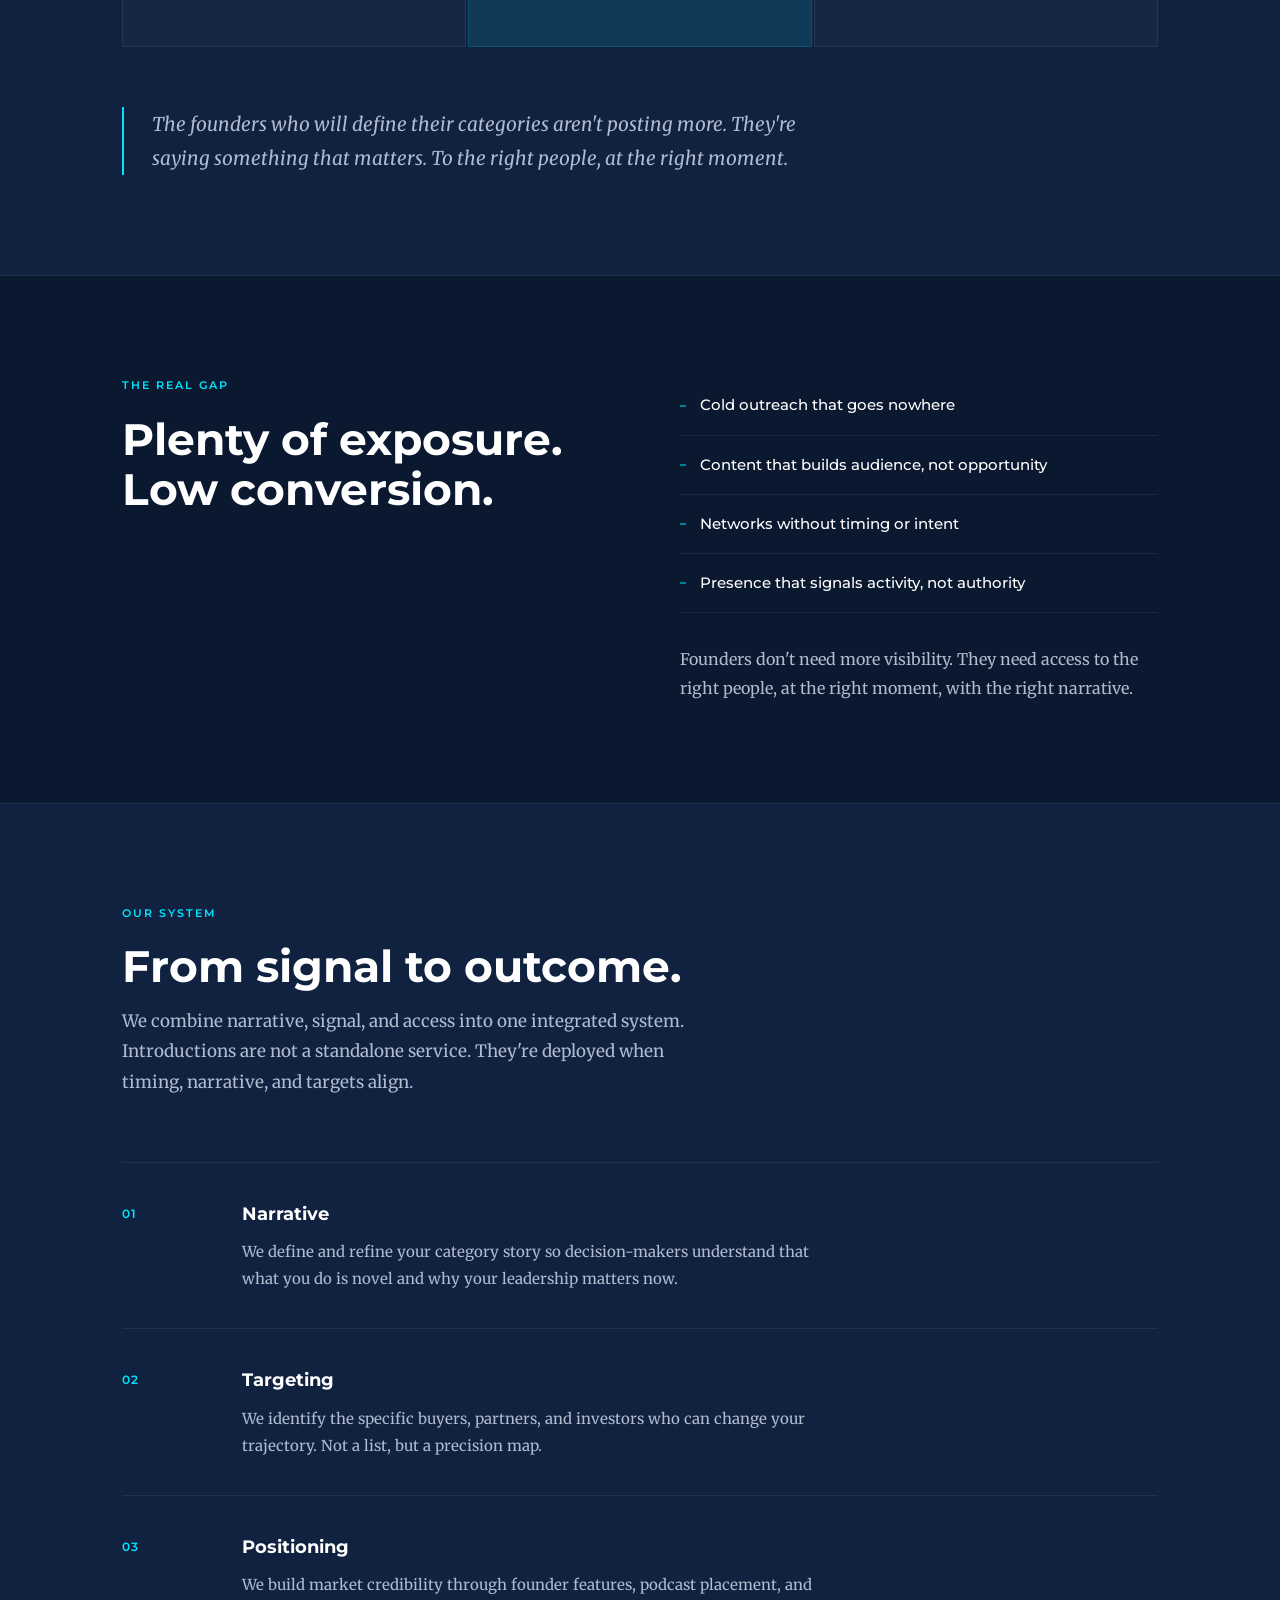
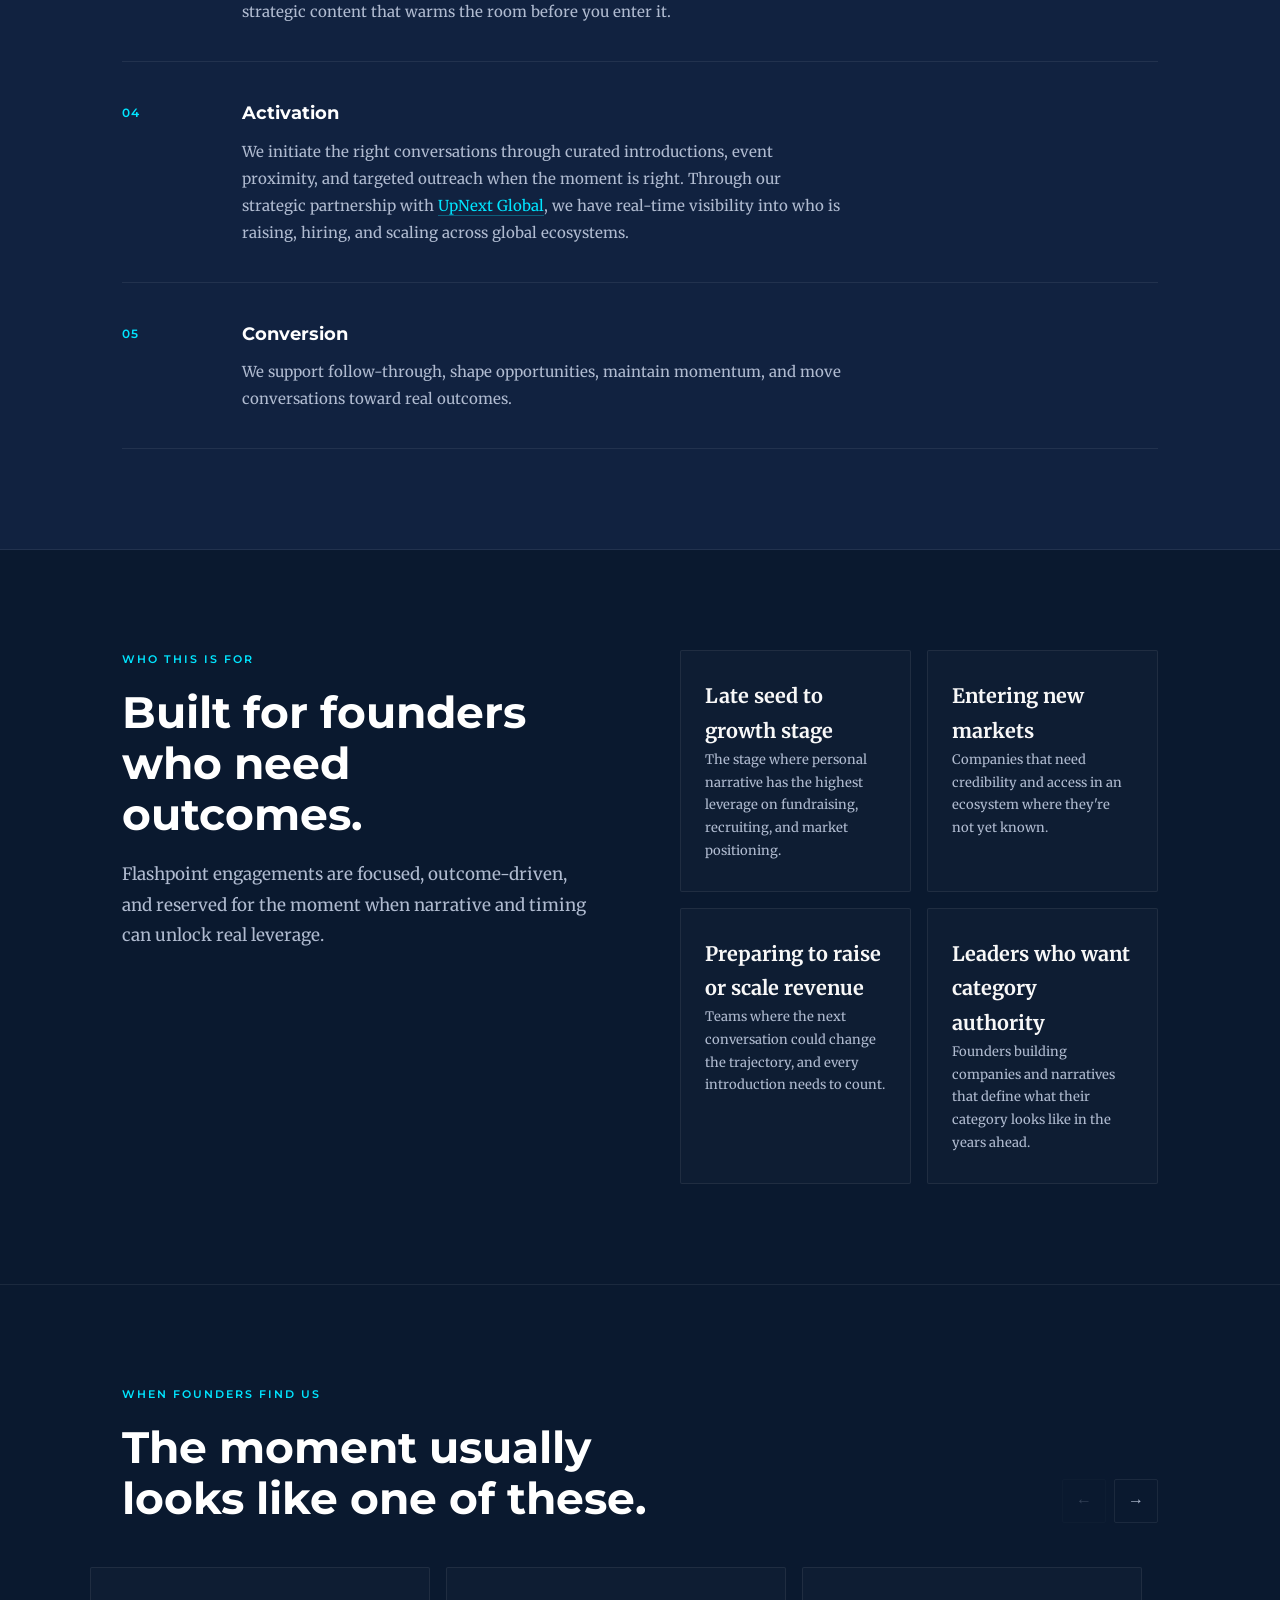
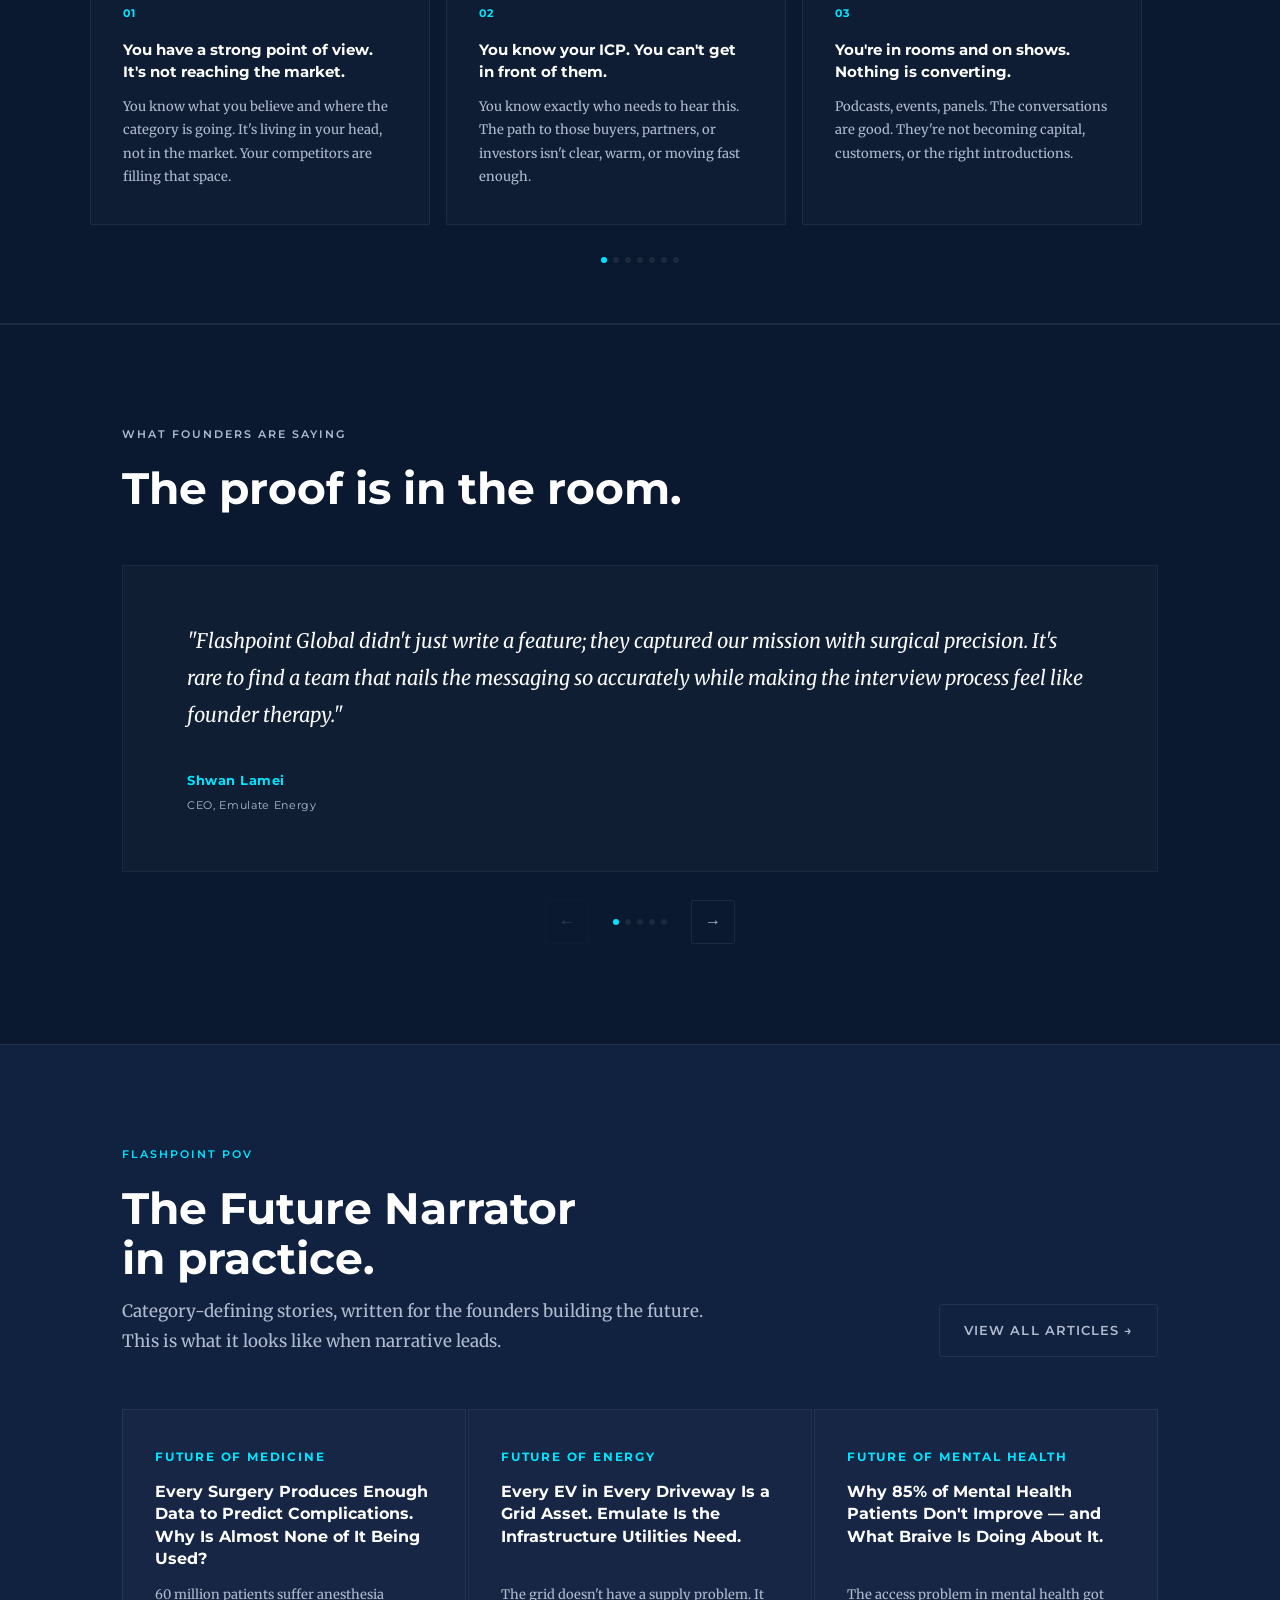
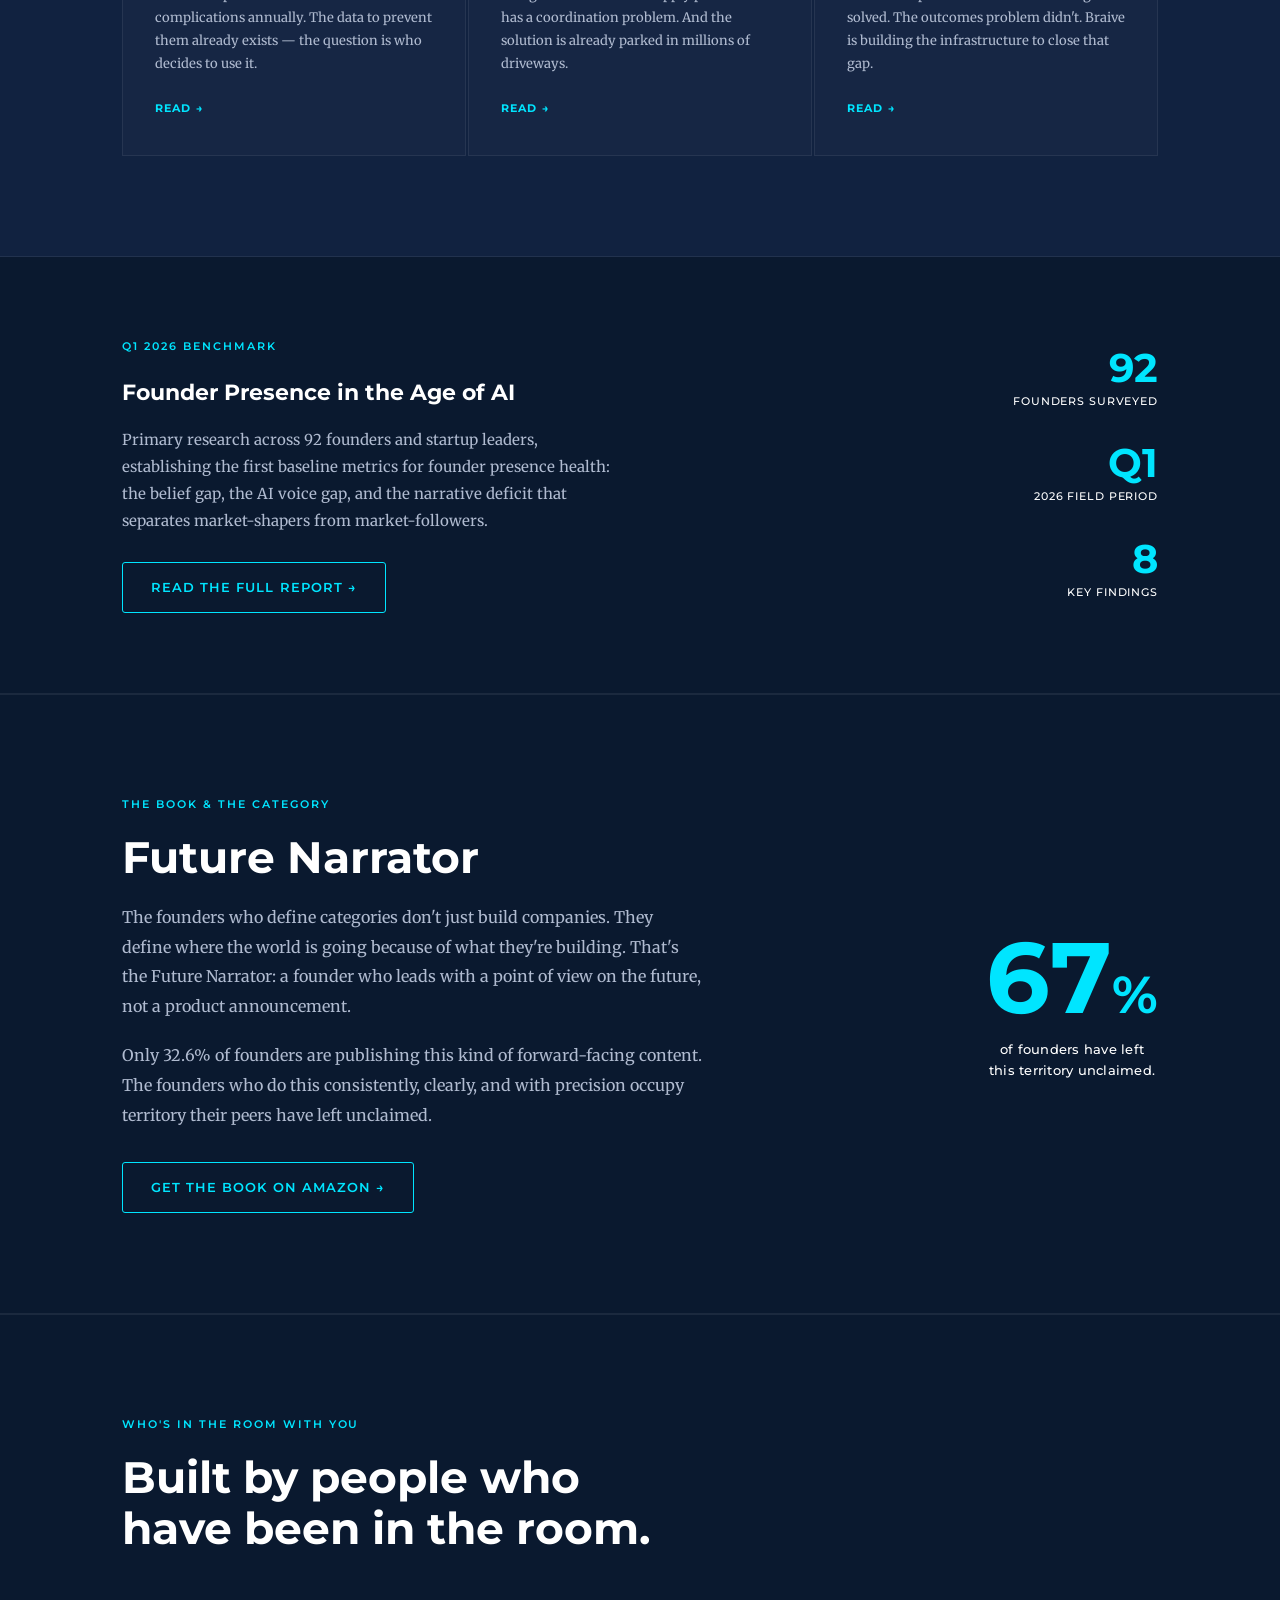
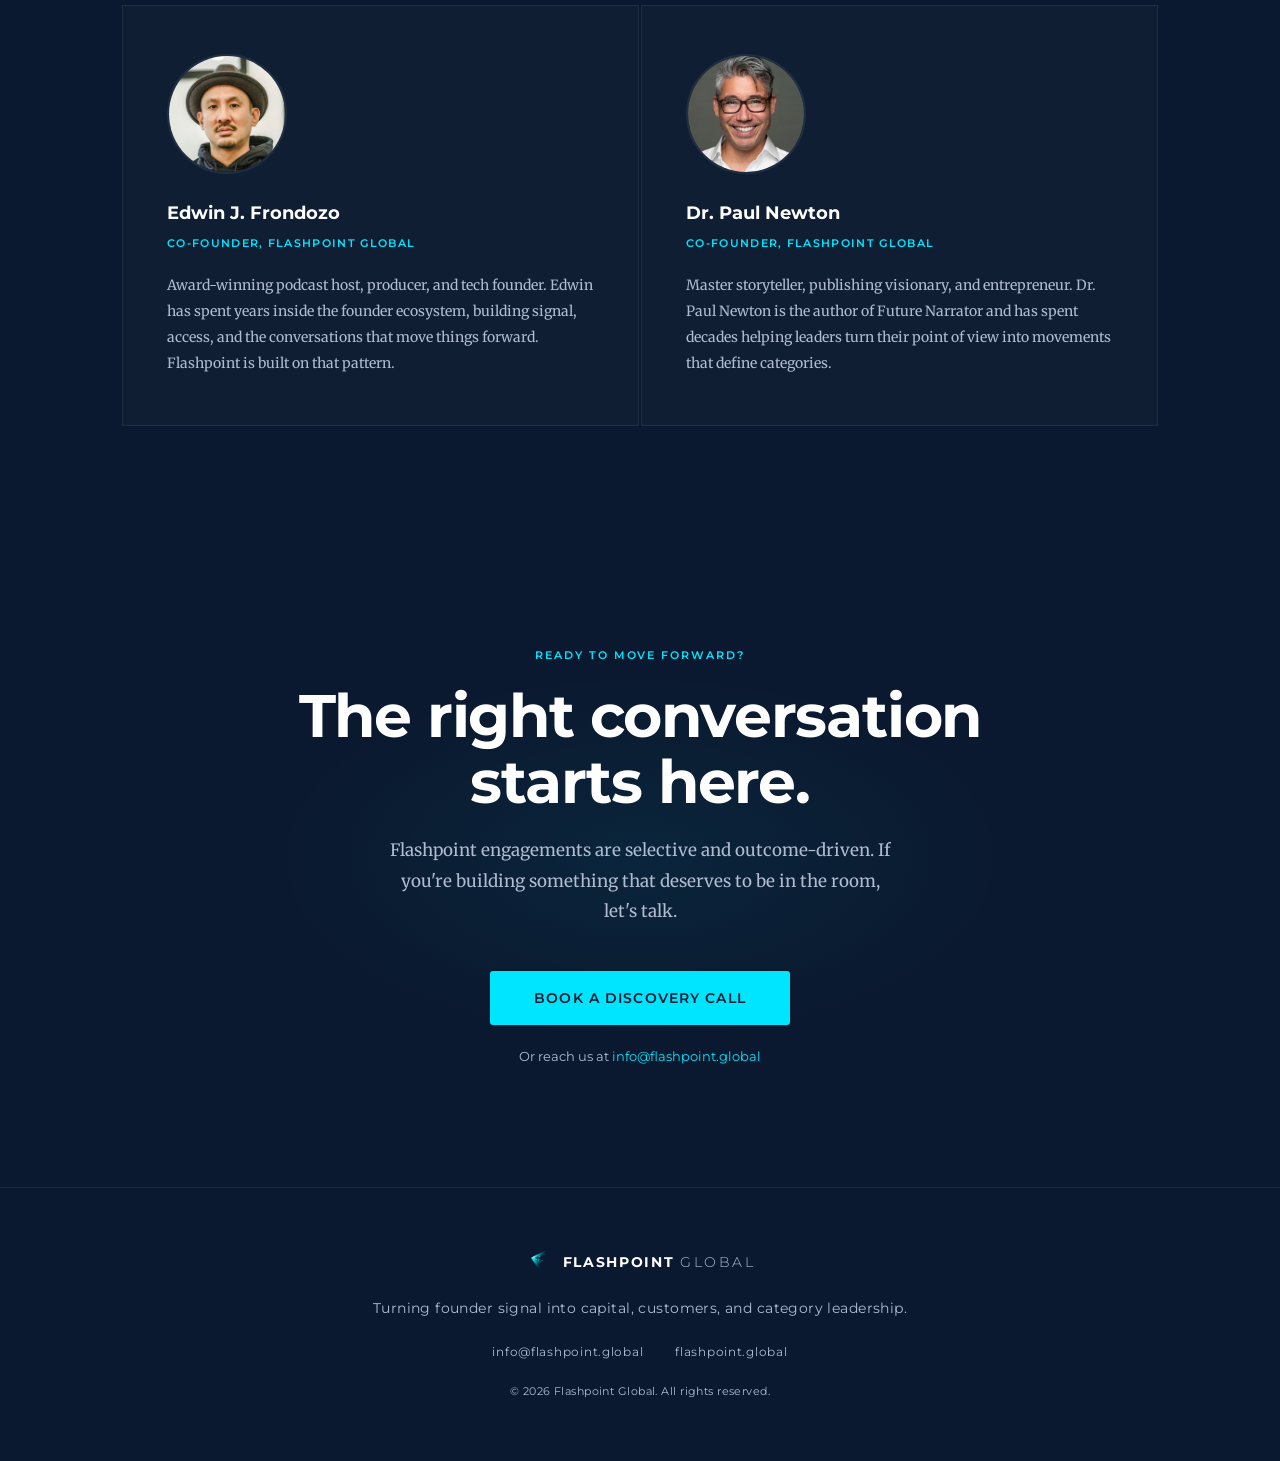
==== commit 69f435dd: "Remove scroll indicator from home page hero Co-Authored-By: Claude Sonnet 4.6 <noreply@anthropic.com" ====
--- a/index.html
+++ b/index.html
@@ -47,9 +47,6 @@
         <button class="btn btn--primary" data-tf-popup="WIQuGJMo" data-tf-iframe-props="title=Flashpoint Discovery Call" data-tf-medium="snippet">Book a Discovery Call</button>
         <a href="#how" class="btn btn--ghost">See how it works</a>
       </div>
-    </div>
-    <div class="hero__scroll-hint">
-      <span></span>
     </div>
   </section>
 
--- a/css/style.css
+++ b/css/style.css
@@ -299,26 +299,6 @@
   flex-wrap: wrap;
 }
 
-.hero__scroll-hint {
-  position: absolute;
-  bottom: 40px;
-  left: 50%;
-  transform: translateX(-50%);
-}
-
-.hero__scroll-hint span {
-  display: block;
-  width: 1px;
-  height: 48px;
-  background: linear-gradient(to bottom, var(--cyan), transparent);
-  margin: 0 auto;
-  animation: scrollPulse 2s ease-in-out infinite;
-}
-
-@keyframes scrollPulse {
-  0%, 100% { opacity: 0.3; transform: scaleY(0.8); }
-  50% { opacity: 1; transform: scaleY(1); }
-}
 
 /* ─── SIGNAL GAP ────────────────────────────────────────────── */
 .signal-gap {
